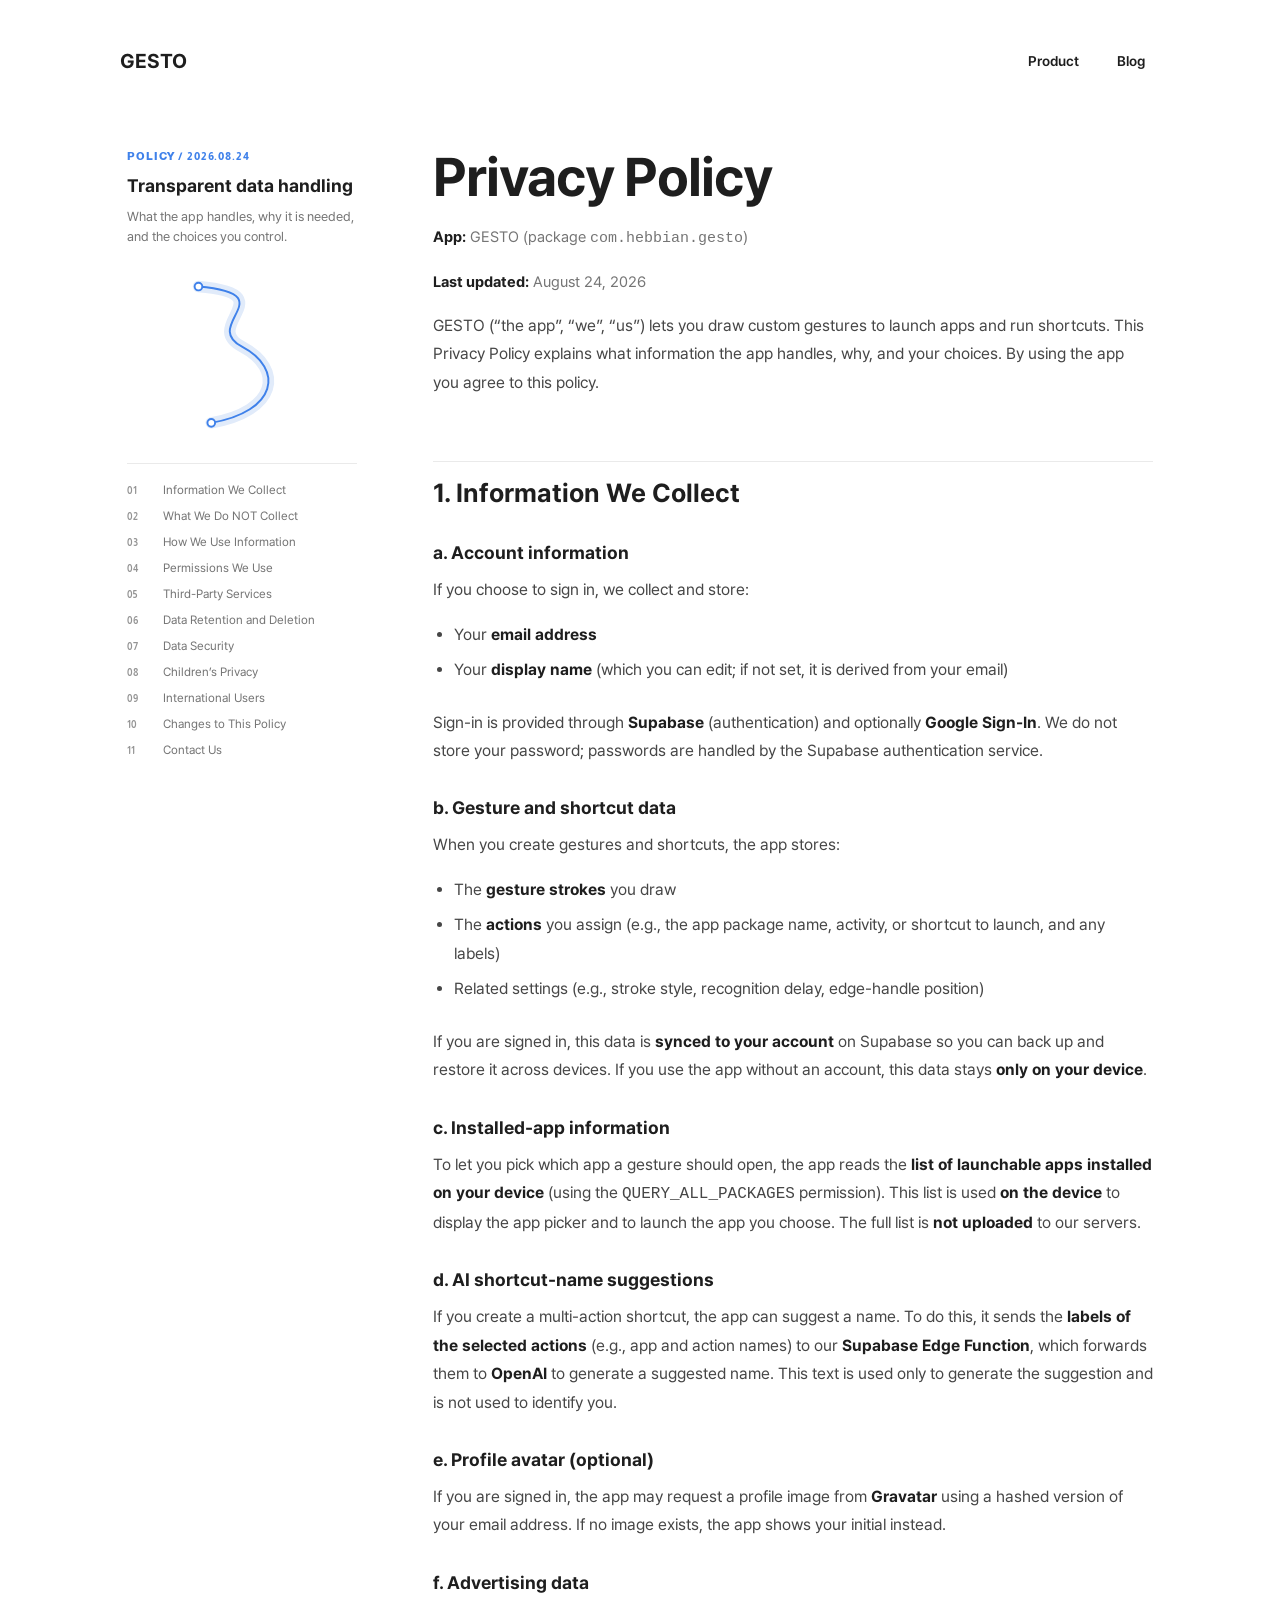
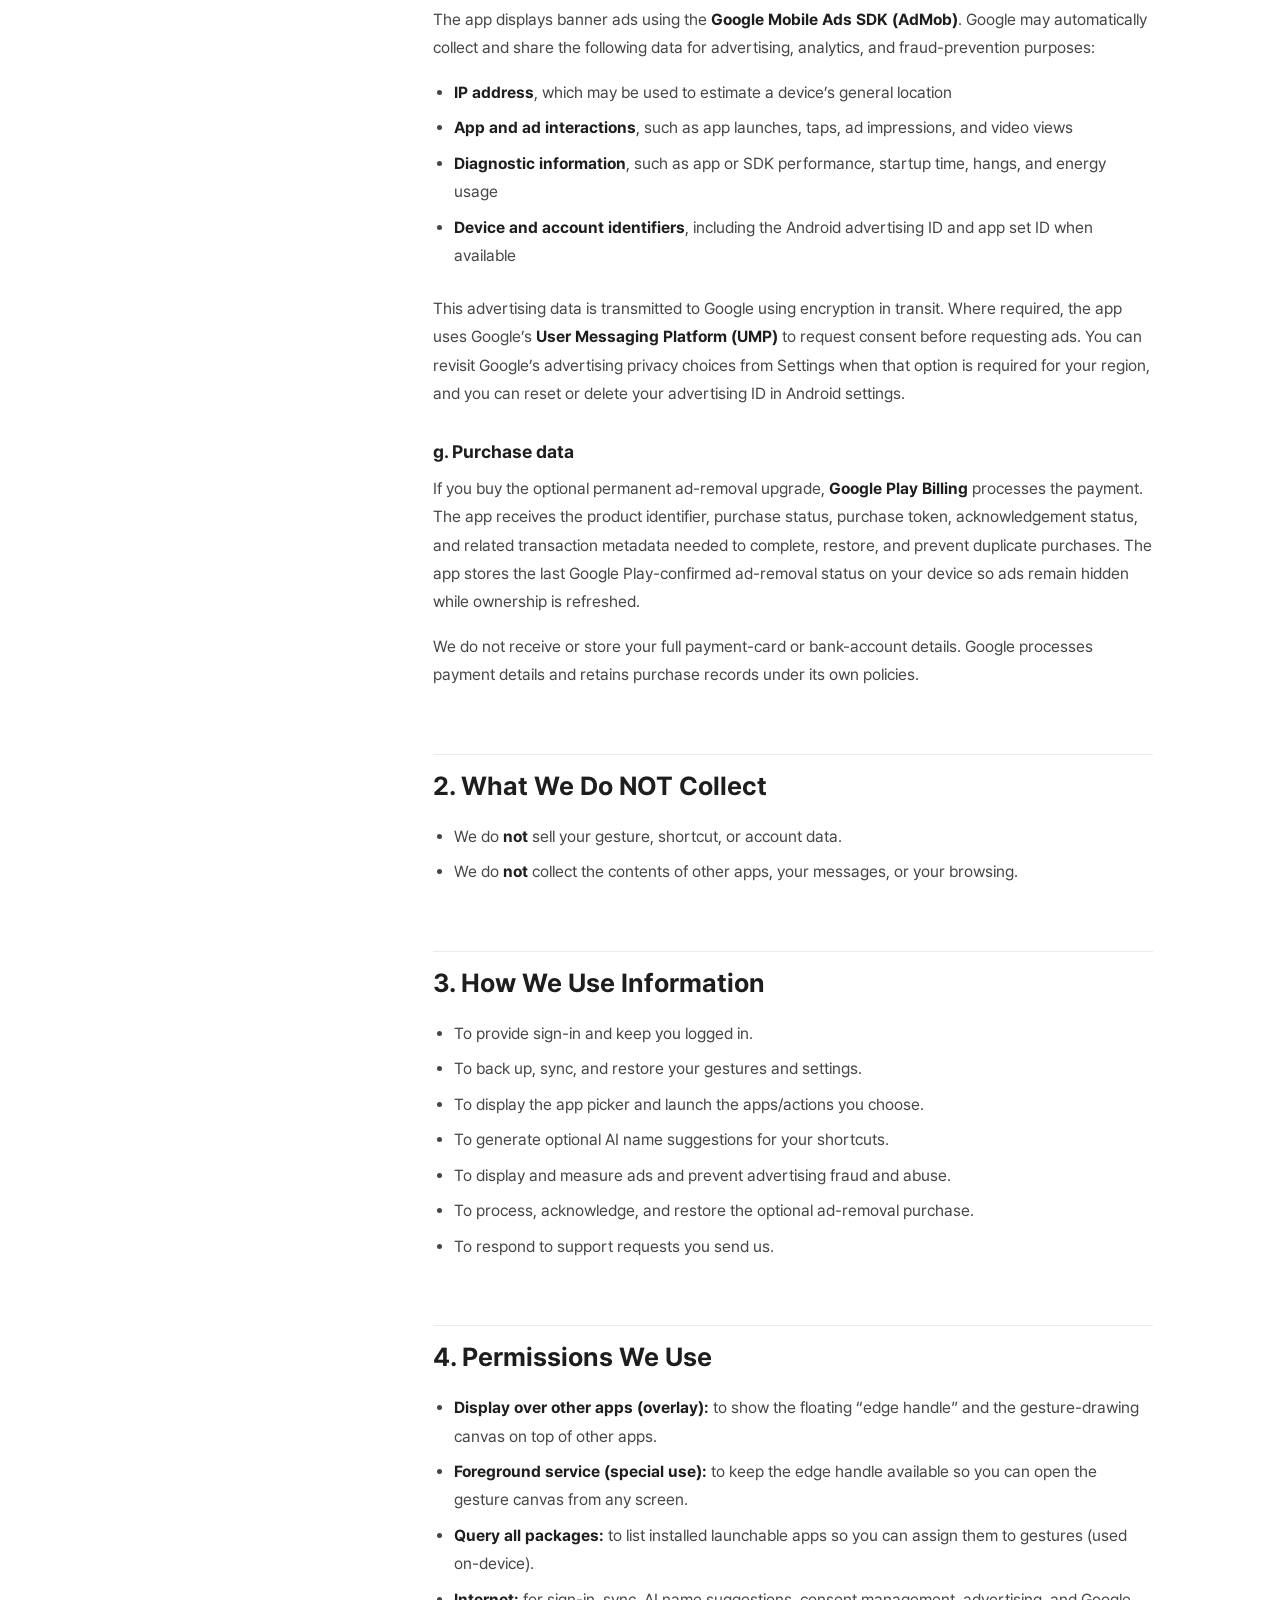
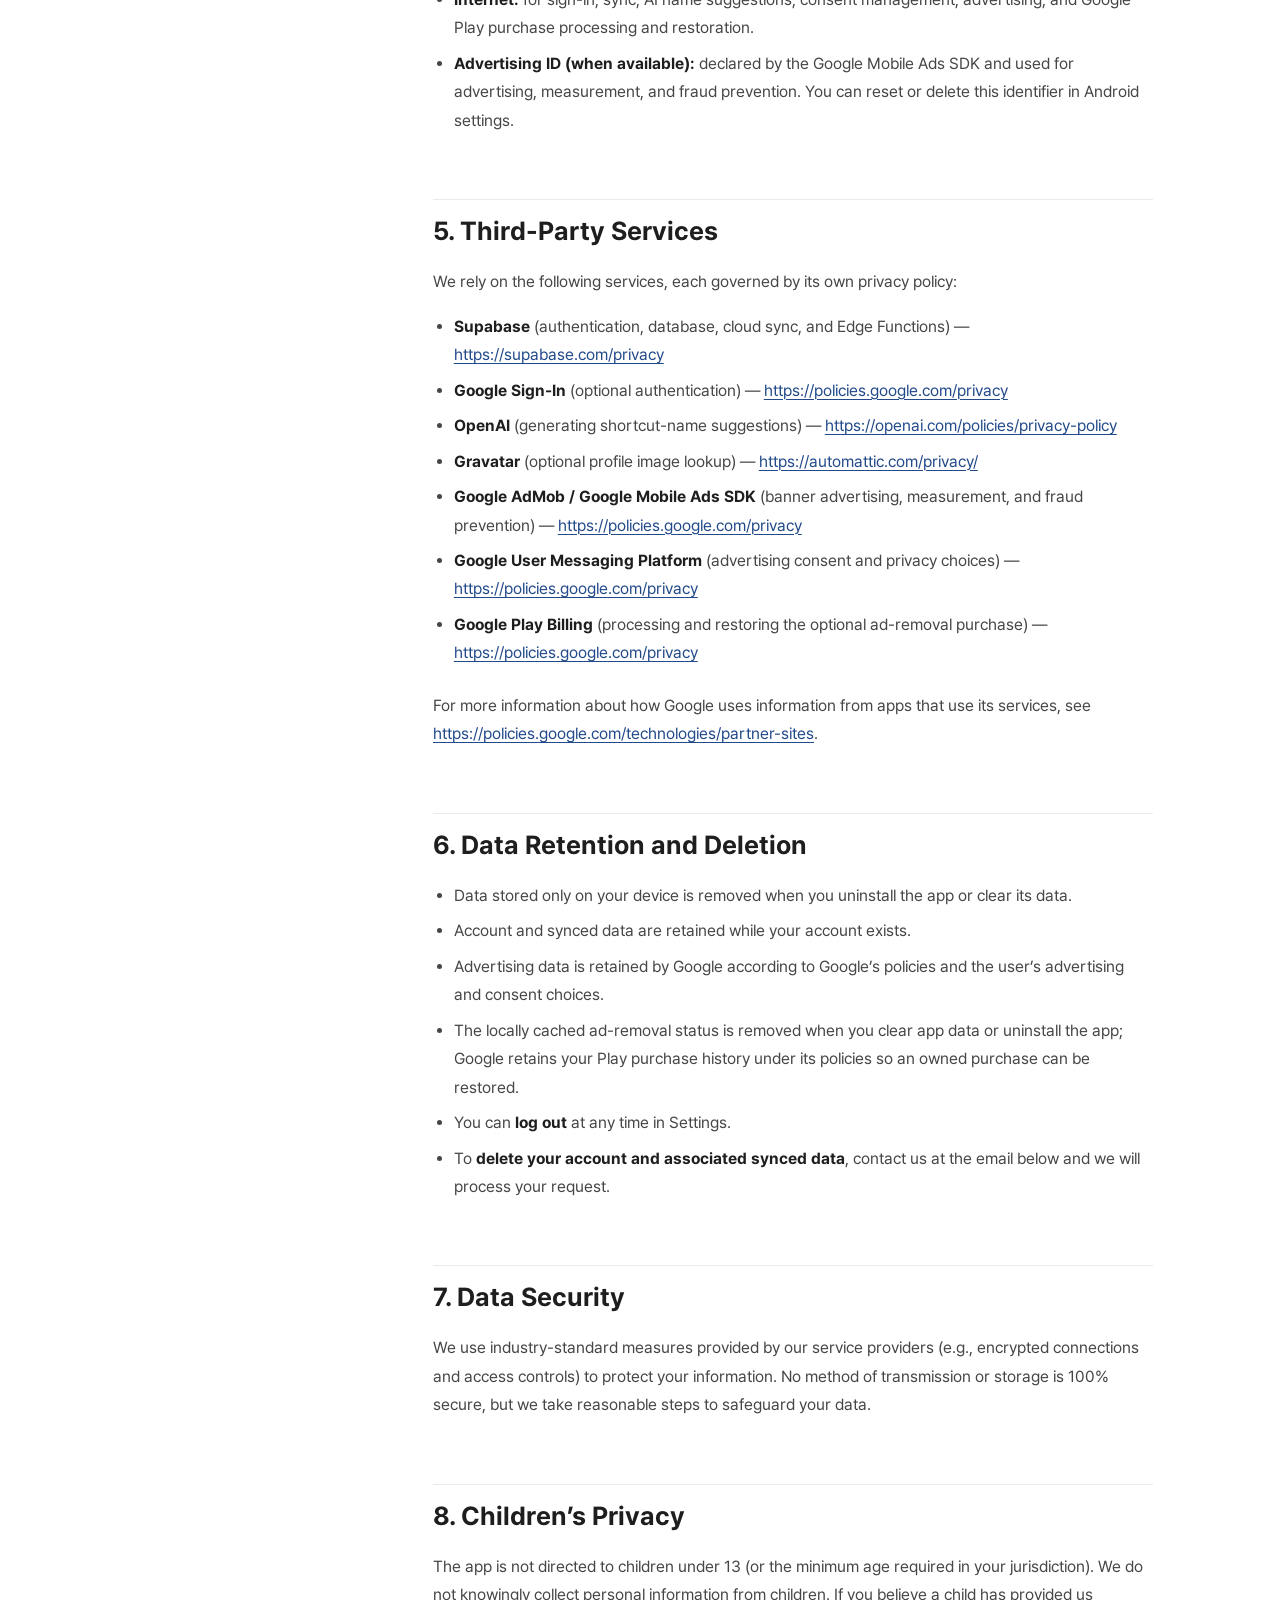
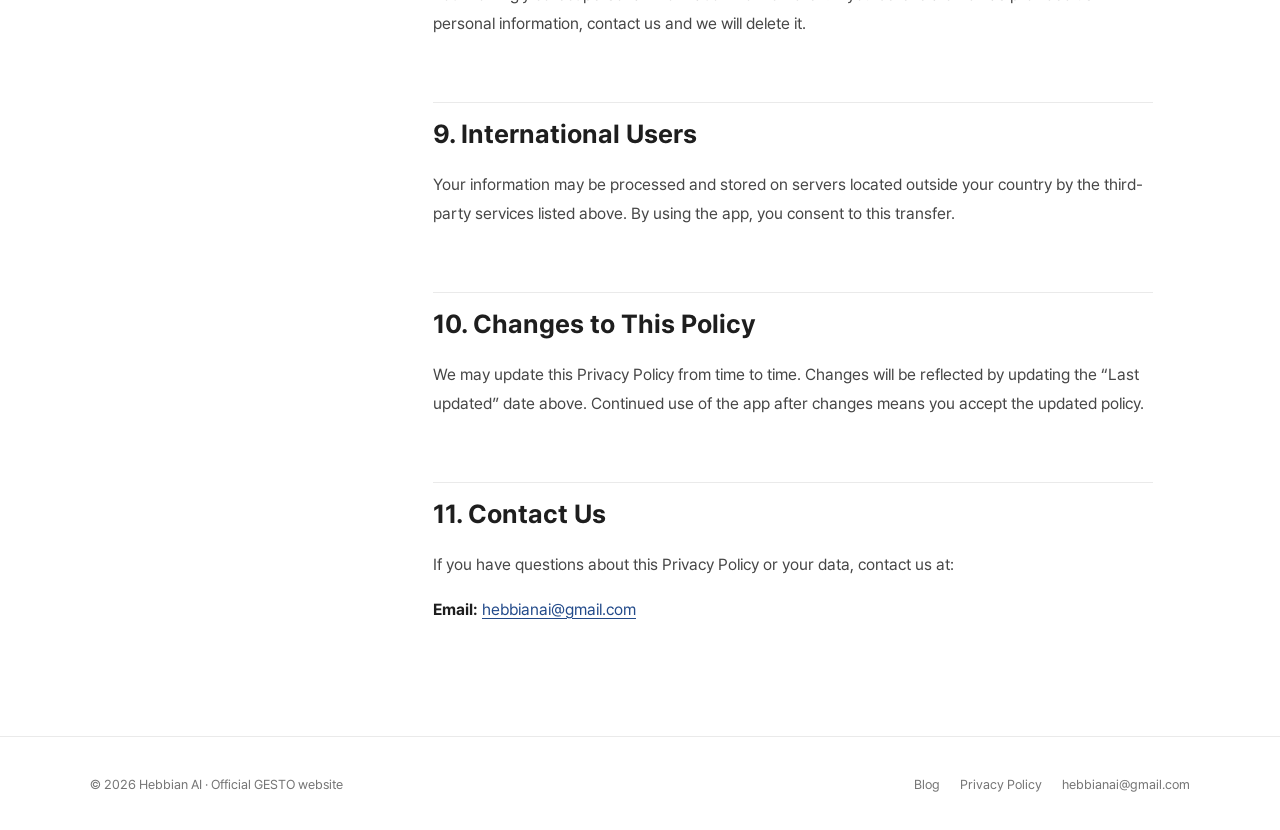
==== privacy/index.html @ 32f5e1b2 "Publish the GESTO official website" ====
<!DOCTYPE html><html lang="en"> <head><meta charset="utf-8"><meta name="viewport" content="width=device-width, initial-scale=1"><meta name="description" content="How GESTO handles account, gesture, advertising, and purchase data"><meta property="og:description" content="How GESTO handles account, gesture, advertising, and purchase data"><meta property="og:site_name" content="GESTO"><meta property="og:title" content="Privacy Policy | GESTO"><meta property="og:type" content="website"><meta property="og:url" content="https://hebbianai.github.io/privacy/"><link rel="canonical" href="https://hebbianai.github.io/privacy/"><link rel="icon" href="/favicon.svg" type="image/svg+xml"><title>Privacy Policy | GESTO</title><style>.policy-shell[data-astro-cid-fb3qbcs3]{max-width:1120px}.policy-grid[data-astro-cid-fb3qbcs3]{display:grid;grid-template-columns:230px minmax(0,720px);gap:76px;align-items:start;justify-content:center}.policy-rail[data-astro-cid-fb3qbcs3]{position:sticky;top:28px;display:grid;gap:28px}.policy-meta[data-astro-cid-fb3qbcs3]{display:grid;gap:8px}.policy-meta[data-astro-cid-fb3qbcs3] p[data-astro-cid-fb3qbcs3],.policy-meta[data-astro-cid-fb3qbcs3] strong[data-astro-cid-fb3qbcs3],.policy-meta[data-astro-cid-fb3qbcs3] span[data-astro-cid-fb3qbcs3]{margin:0}.policy-meta[data-astro-cid-fb3qbcs3] p[data-astro-cid-fb3qbcs3]{color:var(--sds-blue);font-family:Almarai,sans-serif;font-size:11px;font-weight:800;letter-spacing:.08em}.policy-meta[data-astro-cid-fb3qbcs3] strong[data-astro-cid-fb3qbcs3]{font-size:18px;line-height:26px}.policy-meta[data-astro-cid-fb3qbcs3] span[data-astro-cid-fb3qbcs3]{color:var(--sds-text-secondary);font-size:13px;line-height:20px}.gesture-trace[data-astro-cid-fb3qbcs3]{width:100%;height:160px;overflow:visible}.gesture-trace[data-astro-cid-fb3qbcs3] path[data-astro-cid-fb3qbcs3]{fill:none;stroke-linecap:round;stroke-linejoin:round}.trace-shadow[data-astro-cid-fb3qbcs3]{stroke:var(--sds-blue-soft);stroke-width:18}.trace-line[data-astro-cid-fb3qbcs3]{stroke:var(--sds-blue);stroke-width:3}.gesture-trace[data-astro-cid-fb3qbcs3] circle[data-astro-cid-fb3qbcs3]{fill:var(--sds-bg);stroke:var(--sds-blue);stroke-width:3}.policy-rail[data-astro-cid-fb3qbcs3] ol[data-astro-cid-fb3qbcs3]{display:grid;gap:9px;margin:0;padding:18px 0 0;border-top:1px solid var(--sds-border-subtle);list-style:none}.policy-rail[data-astro-cid-fb3qbcs3] a[data-astro-cid-fb3qbcs3]{display:grid;grid-template-columns:28px minmax(0,1fr);gap:8px;color:var(--sds-text-secondary);font-size:12px;line-height:17px;text-decoration:none}.policy-rail[data-astro-cid-fb3qbcs3] a[data-astro-cid-fb3qbcs3]:hover{color:var(--sds-text)}.policy-rail[data-astro-cid-fb3qbcs3] a[data-astro-cid-fb3qbcs3] span[data-astro-cid-fb3qbcs3]{color:var(--sds-text-tertiary);font-family:Almarai,sans-serif;font-size:10px;font-weight:700;letter-spacing:.04em}.policy-copy[data-astro-cid-fb3qbcs3]{min-width:0}.policy-copy[data-astro-cid-fb3qbcs3] h1{max-width:12ch;margin:0 0 18px;font-size:54px;font-weight:700;letter-spacing:-.02em;line-height:1.08}.policy-copy[data-astro-cid-fb3qbcs3] h1+p,.policy-copy[data-astro-cid-fb3qbcs3] h1+p+p{color:var(--sds-text-secondary);font-size:15px}.policy-copy[data-astro-cid-fb3qbcs3] h2{margin:64px 0 20px;padding-top:14px;border-top:1px solid var(--sds-border-subtle);scroll-margin-top:24px;font-size:26px;line-height:34px}.policy-copy[data-astro-cid-fb3qbcs3] h3{margin:30px 0 10px;font-size:18px;line-height:26px}.policy-copy[data-astro-cid-fb3qbcs3] p,.policy-copy[data-astro-cid-fb3qbcs3] li{color:#464646;font-size:16px;line-height:1.78}.policy-copy[data-astro-cid-fb3qbcs3] p{margin:0 0 16px}.policy-copy[data-astro-cid-fb3qbcs3] ul{display:grid;gap:7px;margin:0 0 24px;padding-left:1.3em}.policy-copy[data-astro-cid-fb3qbcs3] a{color:var(--sds-blue-strong);overflow-wrap:anywhere}.policy-copy[data-astro-cid-fb3qbcs3] strong{color:var(--sds-text)}@media(max-width:840px){.policy-grid[data-astro-cid-fb3qbcs3]{grid-template-columns:1fr;gap:44px}.policy-rail[data-astro-cid-fb3qbcs3]{position:static;grid-template-columns:minmax(0,1fr) 150px;align-items:end;padding-bottom:28px;border-bottom:1px solid var(--sds-border-subtle)}.gesture-trace[data-astro-cid-fb3qbcs3]{height:100px}.policy-rail[data-astro-cid-fb3qbcs3] ol[data-astro-cid-fb3qbcs3]{display:none}}@media(max-width:560px){.policy-rail[data-astro-cid-fb3qbcs3]{grid-template-columns:1fr}.gesture-trace[data-astro-cid-fb3qbcs3]{display:none}.policy-copy[data-astro-cid-fb3qbcs3] h1{font-size:40px;line-height:46px}.policy-copy[data-astro-cid-fb3qbcs3] h2{margin-top:48px;font-size:22px;line-height:30px}}
</style>
<link rel="stylesheet" href="/_astro/BaseLayout.LfLrby8s.css"></head> <body>  <main class="sds-page" data-astro-cid-fb3qbcs3> <div class="sds-shell policy-shell" data-astro-cid-fb3qbcs3> <header class="sds-topbar" data-astro-cid-fb3qbcs3> <a class="sds-brand" href="/" data-astro-cid-fb3qbcs3> <span class="sds-brand-mark" data-astro-cid-fb3qbcs3>G</span> <span data-astro-cid-fb3qbcs3>GESTO</span> </a> <nav class="sds-actions" aria-label="Primary" data-astro-cid-fb3qbcs3> <a class="sds-secondary" href="/" data-astro-cid-fb3qbcs3>Product</a> <a class="sds-secondary" href="/en/blog" data-astro-cid-fb3qbcs3>Blog</a> </nav> </header> <div class="policy-grid" data-astro-cid-fb3qbcs3> <aside class="policy-rail" aria-label="Privacy policy sections" data-astro-cid-fb3qbcs3> <div class="policy-meta" data-astro-cid-fb3qbcs3> <p data-astro-cid-fb3qbcs3>POLICY / 2026.08.24</p> <strong data-astro-cid-fb3qbcs3>Transparent data handling</strong> <span data-astro-cid-fb3qbcs3>What the app handles, why it is needed, and the choices you control.</span> </div> <svg class="gesture-trace" viewBox="0 0 180 250" aria-hidden="true" data-astro-cid-fb3qbcs3> <path class="trace-shadow" d="M22 18 C158 30 25 78 90 112 C156 147 145 213 42 231" data-astro-cid-fb3qbcs3></path> <path class="trace-line" d="M22 18 C158 30 25 78 90 112 C156 147 145 213 42 231" data-astro-cid-fb3qbcs3></path> <circle cx="22" cy="18" r="6" data-astro-cid-fb3qbcs3></circle> <circle cx="42" cy="231" r="6" data-astro-cid-fb3qbcs3></circle> </svg> <ol data-astro-cid-fb3qbcs3> <li data-astro-cid-fb3qbcs3> <a href="#1-information-we-collect" data-astro-cid-fb3qbcs3> <span data-astro-cid-fb3qbcs3>01</span> Information We Collect </a> </li><li data-astro-cid-fb3qbcs3> <a href="#2-what-we-do-not-collect" data-astro-cid-fb3qbcs3> <span data-astro-cid-fb3qbcs3>02</span> What We Do NOT Collect </a> </li><li data-astro-cid-fb3qbcs3> <a href="#3-how-we-use-information" data-astro-cid-fb3qbcs3> <span data-astro-cid-fb3qbcs3>03</span> How We Use Information </a> </li><li data-astro-cid-fb3qbcs3> <a href="#4-permissions-we-use" data-astro-cid-fb3qbcs3> <span data-astro-cid-fb3qbcs3>04</span> Permissions We Use </a> </li><li data-astro-cid-fb3qbcs3> <a href="#5-third-party-services" data-astro-cid-fb3qbcs3> <span data-astro-cid-fb3qbcs3>05</span> Third-Party Services </a> </li><li data-astro-cid-fb3qbcs3> <a href="#6-data-retention-and-deletion" data-astro-cid-fb3qbcs3> <span data-astro-cid-fb3qbcs3>06</span> Data Retention and Deletion </a> </li><li data-astro-cid-fb3qbcs3> <a href="#7-data-security" data-astro-cid-fb3qbcs3> <span data-astro-cid-fb3qbcs3>07</span> Data Security </a> </li><li data-astro-cid-fb3qbcs3> <a href="#8-childrens-privacy" data-astro-cid-fb3qbcs3> <span data-astro-cid-fb3qbcs3>08</span> Children’s Privacy </a> </li><li data-astro-cid-fb3qbcs3> <a href="#9-international-users" data-astro-cid-fb3qbcs3> <span data-astro-cid-fb3qbcs3>09</span> International Users </a> </li><li data-astro-cid-fb3qbcs3> <a href="#10-changes-to-this-policy" data-astro-cid-fb3qbcs3> <span data-astro-cid-fb3qbcs3>10</span> Changes to This Policy </a> </li><li data-astro-cid-fb3qbcs3> <a href="#11-contact-us" data-astro-cid-fb3qbcs3> <span data-astro-cid-fb3qbcs3>11</span> Contact Us </a> </li> </ol> </aside> <article class="policy-copy" data-astro-cid-fb3qbcs3><h1 id="privacy-policy">Privacy Policy</h1>
<p><strong>App:</strong> GESTO (package <code>com.hebbian.gesto</code>)</p>
<p><strong>Last updated:</strong> August 24, 2026</p>
<p>GESTO (“the app”, “we”, “us”) lets you draw custom gestures to launch apps and run shortcuts. This Privacy Policy explains what information the app handles, why, and your choices. By using the app you agree to this policy.</p>
<h2 id="1-information-we-collect">1. Information We Collect</h2>
<h3 id="a-account-information">a. Account information</h3>
<p>If you choose to sign in, we collect and store:</p>
<ul>
<li>Your <strong>email address</strong></li>
<li>Your <strong>display name</strong> (which you can edit; if not set, it is derived from your email)</li>
</ul>
<p>Sign-in is provided through <strong>Supabase</strong> (authentication) and optionally <strong>Google Sign-In</strong>. We do not store your password; passwords are handled by the Supabase authentication service.</p>
<h3 id="b-gesture-and-shortcut-data">b. Gesture and shortcut data</h3>
<p>When you create gestures and shortcuts, the app stores:</p>
<ul>
<li>The <strong>gesture strokes</strong> you draw</li>
<li>The <strong>actions</strong> you assign (e.g., the app package name, activity, or shortcut to launch, and any labels)</li>
<li>Related settings (e.g., stroke style, recognition delay, edge-handle position)</li>
</ul>
<p>If you are signed in, this data is <strong>synced to your account</strong> on Supabase so you can back up and restore it across devices. If you use the app without an account, this data stays <strong>only on your device</strong>.</p>
<h3 id="c-installed-app-information">c. Installed-app information</h3>
<p>To let you pick which app a gesture should open, the app reads the <strong>list of launchable apps installed on your device</strong> (using the <code>QUERY_ALL_PACKAGES</code> permission). This list is used <strong>on the device</strong> to display the app picker and to launch the app you choose. The full list is <strong>not uploaded</strong> to our servers.</p>
<h3 id="d-ai-shortcut-name-suggestions">d. AI shortcut-name suggestions</h3>
<p>If you create a multi-action shortcut, the app can suggest a name. To do this, it sends the <strong>labels of the selected actions</strong> (e.g., app and action names) to our <strong>Supabase Edge Function</strong>, which forwards them to <strong>OpenAI</strong> to generate a suggested name. This text is used only to generate the suggestion and is not used to identify you.</p>
<h3 id="e-profile-avatar-optional">e. Profile avatar (optional)</h3>
<p>If you are signed in, the app may request a profile image from <strong>Gravatar</strong> using a hashed version of your email address. If no image exists, the app shows your initial instead.</p>
<h3 id="f-advertising-data">f. Advertising data</h3>
<p>The app displays banner ads using the <strong>Google Mobile Ads SDK (AdMob)</strong>. Google may automatically collect and share the following data for advertising, analytics, and fraud-prevention purposes:</p>
<ul>
<li><strong>IP address</strong>, which may be used to estimate a device’s general location</li>
<li><strong>App and ad interactions</strong>, such as app launches, taps, ad impressions, and video views</li>
<li><strong>Diagnostic information</strong>, such as app or SDK performance, startup time, hangs, and energy usage</li>
<li><strong>Device and account identifiers</strong>, including the Android advertising ID and app set ID when available</li>
</ul>
<p>This advertising data is transmitted to Google using encryption in transit. Where required, the app uses Google’s <strong>User Messaging Platform (UMP)</strong> to request consent before requesting ads. You can revisit Google’s advertising privacy choices from Settings when that option is required for your region, and you can reset or delete your advertising ID in Android settings.</p>
<h3 id="g-purchase-data">g. Purchase data</h3>
<p>If you buy the optional permanent ad-removal upgrade, <strong>Google Play Billing</strong> processes the payment. The app receives the product identifier, purchase status, purchase token, acknowledgement status, and related transaction metadata needed to complete, restore, and prevent duplicate purchases. The app stores the last Google Play-confirmed ad-removal status on your device so ads remain hidden while ownership is refreshed.</p>
<p>We do not receive or store your full payment-card or bank-account details. Google processes payment details and retains purchase records under its own policies.</p>
<h2 id="2-what-we-do-not-collect">2. What We Do NOT Collect</h2>
<ul>
<li>We do <strong>not</strong> sell your gesture, shortcut, or account data.</li>
<li>We do <strong>not</strong> collect the contents of other apps, your messages, or your browsing.</li>
</ul>
<h2 id="3-how-we-use-information">3. How We Use Information</h2>
<ul>
<li>To provide sign-in and keep you logged in.</li>
<li>To back up, sync, and restore your gestures and settings.</li>
<li>To display the app picker and launch the apps/actions you choose.</li>
<li>To generate optional AI name suggestions for your shortcuts.</li>
<li>To display and measure ads and prevent advertising fraud and abuse.</li>
<li>To process, acknowledge, and restore the optional ad-removal purchase.</li>
<li>To respond to support requests you send us.</li>
</ul>
<h2 id="4-permissions-we-use">4. Permissions We Use</h2>
<ul>
<li><strong>Display over other apps (overlay):</strong> to show the floating “edge handle” and the gesture-drawing canvas on top of other apps.</li>
<li><strong>Foreground service (special use):</strong> to keep the edge handle available so you can open the gesture canvas from any screen.</li>
<li><strong>Query all packages:</strong> to list installed launchable apps so you can assign them to gestures (used on-device).</li>
<li><strong>Internet:</strong> for sign-in, sync, AI name suggestions, consent management, advertising, and Google Play purchase processing and restoration.</li>
<li><strong>Advertising ID (when available):</strong> declared by the Google Mobile Ads SDK and used for advertising, measurement, and fraud prevention. You can reset or delete this identifier in Android settings.</li>
</ul>
<h2 id="5-third-party-services">5. Third-Party Services</h2>
<p>We rely on the following services, each governed by its own privacy policy:</p>
<ul>
<li><strong>Supabase</strong> (authentication, database, cloud sync, and Edge Functions) — <a href="https://supabase.com/privacy">https://supabase.com/privacy</a></li>
<li><strong>Google Sign-In</strong> (optional authentication) — <a href="https://policies.google.com/privacy">https://policies.google.com/privacy</a></li>
<li><strong>OpenAI</strong> (generating shortcut-name suggestions) — <a href="https://openai.com/policies/privacy-policy">https://openai.com/policies/privacy-policy</a></li>
<li><strong>Gravatar</strong> (optional profile image lookup) — <a href="https://automattic.com/privacy/">https://automattic.com/privacy/</a></li>
<li><strong>Google AdMob / Google Mobile Ads SDK</strong> (banner advertising, measurement, and fraud prevention) — <a href="https://policies.google.com/privacy">https://policies.google.com/privacy</a></li>
<li><strong>Google User Messaging Platform</strong> (advertising consent and privacy choices) — <a href="https://policies.google.com/privacy">https://policies.google.com/privacy</a></li>
<li><strong>Google Play Billing</strong> (processing and restoring the optional ad-removal purchase) — <a href="https://policies.google.com/privacy">https://policies.google.com/privacy</a></li>
</ul>
<p>For more information about how Google uses information from apps that use its services, see <a href="https://policies.google.com/technologies/partner-sites">https://policies.google.com/technologies/partner-sites</a>.</p>
<h2 id="6-data-retention-and-deletion">6. Data Retention and Deletion</h2>
<ul>
<li>Data stored only on your device is removed when you uninstall the app or clear its data.</li>
<li>Account and synced data are retained while your account exists.</li>
<li>Advertising data is retained by Google according to Google’s policies and the user’s advertising and consent choices.</li>
<li>The locally cached ad-removal status is removed when you clear app data or uninstall the app; Google retains your Play purchase history under its policies so an owned purchase can be restored.</li>
<li>You can <strong>log out</strong> at any time in Settings.</li>
<li>To <strong>delete your account and associated synced data</strong>, contact us at the email below and we will process your request.</li>
</ul>
<h2 id="7-data-security">7. Data Security</h2>
<p>We use industry-standard measures provided by our service providers (e.g., encrypted connections and access controls) to protect your information. No method of transmission or storage is 100% secure, but we take reasonable steps to safeguard your data.</p>
<h2 id="8-childrens-privacy">8. Children’s Privacy</h2>
<p>The app is not directed to children under 13 (or the minimum age required in your jurisdiction). We do not knowingly collect personal information from children. If you believe a child has provided us personal information, contact us and we will delete it.</p>
<h2 id="9-international-users">9. International Users</h2>
<p>Your information may be processed and stored on servers located outside your country by the third-party services listed above. By using the app, you consent to this transfer.</p>
<h2 id="10-changes-to-this-policy">10. Changes to This Policy</h2>
<p>We may update this Privacy Policy from time to time. Changes will be reflected by updating the “Last updated” date above. Continued use of the app after changes means you accept the updated policy.</p>
<h2 id="11-contact-us">11. Contact Us</h2>
<p>If you have questions about this Privacy Policy or your data, contact us at:</p>
<p><strong>Email:</strong> <a href="mailto:hebbianai@gmail.com">hebbianai@gmail.com</a></p></article> </div> </div> </main>  <footer class="site-footer"> <div class="site-footer-inner"> <span>© 2026 Hebbian AI · Official GESTO website</span> <nav aria-label="Footer navigation"> <a href="/en/blog">Blog</a> <a href="/privacy/">Privacy Policy</a> <a href="mailto:hebbianai@gmail.com">hebbianai@gmail.com</a> </nav> </div> </footer></body></html>
---- _astro/BaseLayout.LfLrby8s.css ----
@font-face{font-family:Pretendard;font-style:normal;font-weight:400;font-display:swap;src:url(/fonts/pretendard_regular.otf) format("opentype")}@font-face{font-family:Pretendard;font-style:normal;font-weight:500;font-display:swap;src:url(/fonts/pretendard_medium.otf) format("opentype")}@font-face{font-family:Pretendard;font-style:normal;font-weight:600;font-display:swap;src:url(/fonts/pretendard_semibold.otf) format("opentype")}@font-face{font-family:Pretendard;font-style:normal;font-weight:700 800;font-display:swap;src:url(/fonts/pretendard_bold.otf) format("opentype")}@font-face{font-family:Almarai;font-style:normal;font-weight:400;font-display:swap;src:url(/fonts/almarai_regular.ttf) format("truetype")}@font-face{font-family:Almarai;font-style:normal;font-weight:700;font-display:swap;src:url(/fonts/almarai_bold.ttf) format("truetype")}@font-face{font-family:Almarai;font-style:normal;font-weight:800;font-display:swap;src:url(/fonts/almarai_extrabold.ttf) format("truetype")}:root{color-scheme:light;--sds-white: #ffffff;--sds-bg: #ffffff;--sds-bg-secondary: #ffffff;--sds-bg-tertiary: #f7f7f8;--sds-surface: #ffffff;--sds-surface-secondary: #f5f5f5;--sds-surface-raised: #fbfbfb;--sds-text: #1e1e1e;--sds-text-secondary: #757575;--sds-text-tertiary: #949494;--sds-border: #d9d9d9;--sds-border-subtle: #eaeaea;--sds-border-strong: #b3b3b3;--sds-brand: #2c2c2c;--sds-brand-hover: #1e1e1e;--sds-brand-on: #f5f5f5;--sds-brand-soft: #e6e6e6;--sds-blue-soft: #e1ebfa;--sds-blue: #3f81ea;--sds-blue-strong: #224a8a;--sds-green-soft: #cff7d3;--sds-green: #14ae5c;--sds-yellow-soft: #fff1c2;--sds-yellow: #e5a000;--sds-red-soft: #fdd3d0;--sds-pink-soft: #fae1fa;--sds-shadow: 0 1px 4px rgba(12, 12, 13, .05);--sds-shadow-panel: 0 1px 2px rgba(12, 12, 13, .04);--sds-shadow-soft: 0 8px 24px rgba(12, 12, 13, .06);--radius-sm: 8px;--radius-md: 8px;--radius-lg: 16px;--radius-xl: 24px;--radius-pill: 999px;font-family:Pretendard,Almarai,-apple-system,BlinkMacSystemFont,Apple SD Gothic Neo,Noto Sans KR,Segoe UI,sans-serif;background:var(--sds-bg);color:var(--sds-text)}*{box-sizing:border-box}body{margin:0;min-width:320px;background:var(--sds-bg);color:var(--sds-text);font-size:16px;line-height:1.5;text-rendering:optimizeLegibility}a{color:inherit;text-decoration-thickness:1px;text-underline-offset:.18em}img{display:block;max-width:100%}:lang(ko) .sds-title,:lang(ko) .sds-heading,:lang(ko) .sds-body,:lang(ko) .article-title,:lang(ko) .article-deck,:lang(ko) .featured-title,:lang(ko) .featured-description,:lang(ko) .post-title,:lang(ko) .post-description,:lang(ko) .preview-title,:lang(ko) .preview-meta,:lang(ko) .prose{overflow-wrap:break-word;word-break:keep-all}::selection{background:var(--sds-blue-soft);color:var(--sds-text)}.sds-page{min-height:calc(100vh - 96px);background:var(--sds-bg)}.site-footer{border-top:1px solid var(--sds-border-subtle);background:var(--sds-bg)}.site-footer-inner{display:flex;width:min(100%,1180px);min-height:96px;align-items:center;justify-content:space-between;gap:24px;margin:0 auto;padding:24px 40px;color:var(--sds-text-secondary);font-size:13px;line-height:20px}.site-footer nav{display:flex;align-items:center;justify-content:flex-end;gap:20px}.site-footer a{color:var(--sds-text-secondary);text-decoration:none}.site-footer a:hover{color:var(--sds-text)}.sds-shell{--shell-pad: 40px;width:min(100%,1180px);margin:0 auto;padding:42px var(--shell-pad) 96px}.sds-topbar{position:relative;display:flex;align-items:center;justify-content:space-between;gap:16px;min-height:32px;margin:0 0 68px;padding:0;border-bottom:0;background:transparent}.sds-brand{display:inline-flex;align-items:center;gap:8px;font-weight:800;font-size:20px;line-height:28px;letter-spacing:0;text-decoration:none}.sds-brand-mark{display:none}.sds-actions{display:flex;align-items:center;gap:8px;flex-wrap:nowrap;justify-content:flex-end}.sds-pill,.sds-primary,.sds-secondary{display:inline-flex;align-items:center;justify-content:center;min-height:36px;border-radius:var(--radius-pill);padding:8px 14px;font-size:14px;line-height:20px;font-weight:600;text-decoration:none;transition:background .16s ease,border-color .16s ease,color .16s ease,transform .16s ease}.sds-primary{border:1px solid var(--sds-brand);background:var(--sds-brand);color:var(--sds-brand-on);box-shadow:0 16px 36px #0c0c0d29}.sds-secondary,.sds-pill{border:1px solid transparent;background:transparent;color:var(--sds-text)}.sds-primary:hover,.sds-secondary:hover,.sds-pill:hover{transform:translateY(-1px)}.sds-primary:hover{background:var(--sds-brand-hover)}.sds-secondary:hover,.sds-pill:hover{background:var(--sds-surface-secondary);border-color:transparent}.sds-card,.sds-panel{border:1px solid var(--sds-border-subtle);border-radius:var(--radius-md);background:var(--sds-surface);box-shadow:none}.sds-icon-tile{display:grid;width:44px;height:44px;flex:0 0 auto;place-items:center;border-radius:var(--radius-md);background:var(--sds-surface-secondary);color:var(--sds-text);font-size:18px;font-weight:800}.sds-icon-tile.is-green{background:var(--sds-green-soft)}.sds-icon-tile.is-yellow{background:var(--sds-yellow-soft)}.sds-icon-tile.is-pink{background:var(--sds-pink-soft)}.sds-icon-tile.is-dark{background:var(--sds-brand);color:var(--sds-brand-on)}.sds-chip-row{display:flex;gap:8px;overflow-x:auto;padding:2px 0 10px;scrollbar-width:none}.sds-chip-row::-webkit-scrollbar{display:none}.sds-chip{display:inline-flex;min-height:32px;align-items:center;border-radius:var(--radius-sm);border:1px solid transparent;background:var(--sds-surface-secondary);color:var(--sds-text-secondary);padding:6px 18px;white-space:nowrap;font-size:14px;line-height:20px;font-weight:600}.sds-chip.is-active{background:var(--sds-surface-secondary);color:var(--sds-text)}.sds-kicker{margin:0 0 8px;color:var(--sds-text-tertiary);font-size:14px;line-height:20px;font-weight:600}.sds-title{margin:0;font-size:56px;line-height:64px;font-weight:700;letter-spacing:0}.sds-heading{margin:0;font-size:40px;line-height:48px;font-weight:700;letter-spacing:0}.sds-body{margin:0;color:var(--sds-text-secondary);font-size:18px;line-height:28px}.sds-caption{margin:0;color:var(--sds-text-tertiary);font-size:13px;font-weight:600;line-height:18px}.sds-stat-strip{display:grid;grid-template-columns:repeat(3,minmax(0,1fr));gap:1px;overflow:hidden;border:1px solid var(--sds-border-subtle);border-radius:var(--radius-lg);background:var(--sds-border-subtle);box-shadow:var(--sds-shadow)}.sds-stat{min-width:0;background:#fffffff0;padding:16px}.sds-stat strong,.sds-stat span{display:block}.sds-stat strong{color:var(--sds-text);font-size:24px;font-weight:800;line-height:32px}.sds-stat span{color:var(--sds-text-secondary);font-size:13px;line-height:18px}@media(min-width:1100px){.sds-title{font-size:64px;line-height:72px}}@media(max-width:640px){.sds-shell{--shell-pad: 16px;padding-top:24px;padding-bottom:48px}.sds-topbar{align-items:flex-start;margin-bottom:40px}.sds-actions{gap:4px}.sds-pill,.sds-primary,.sds-secondary{min-height:32px;padding:6px 10px;font-size:13px}.sds-brand{font-size:18px;line-height:24px}.sds-title{font-size:40px;line-height:48px}.sds-heading{font-size:24px;line-height:32px}.sds-stat-strip{grid-template-columns:1fr}.site-footer-inner{min-height:0;align-items:flex-start;flex-direction:column;padding:28px 16px}.site-footer nav{align-items:flex-start;flex-direction:column;gap:10px}}
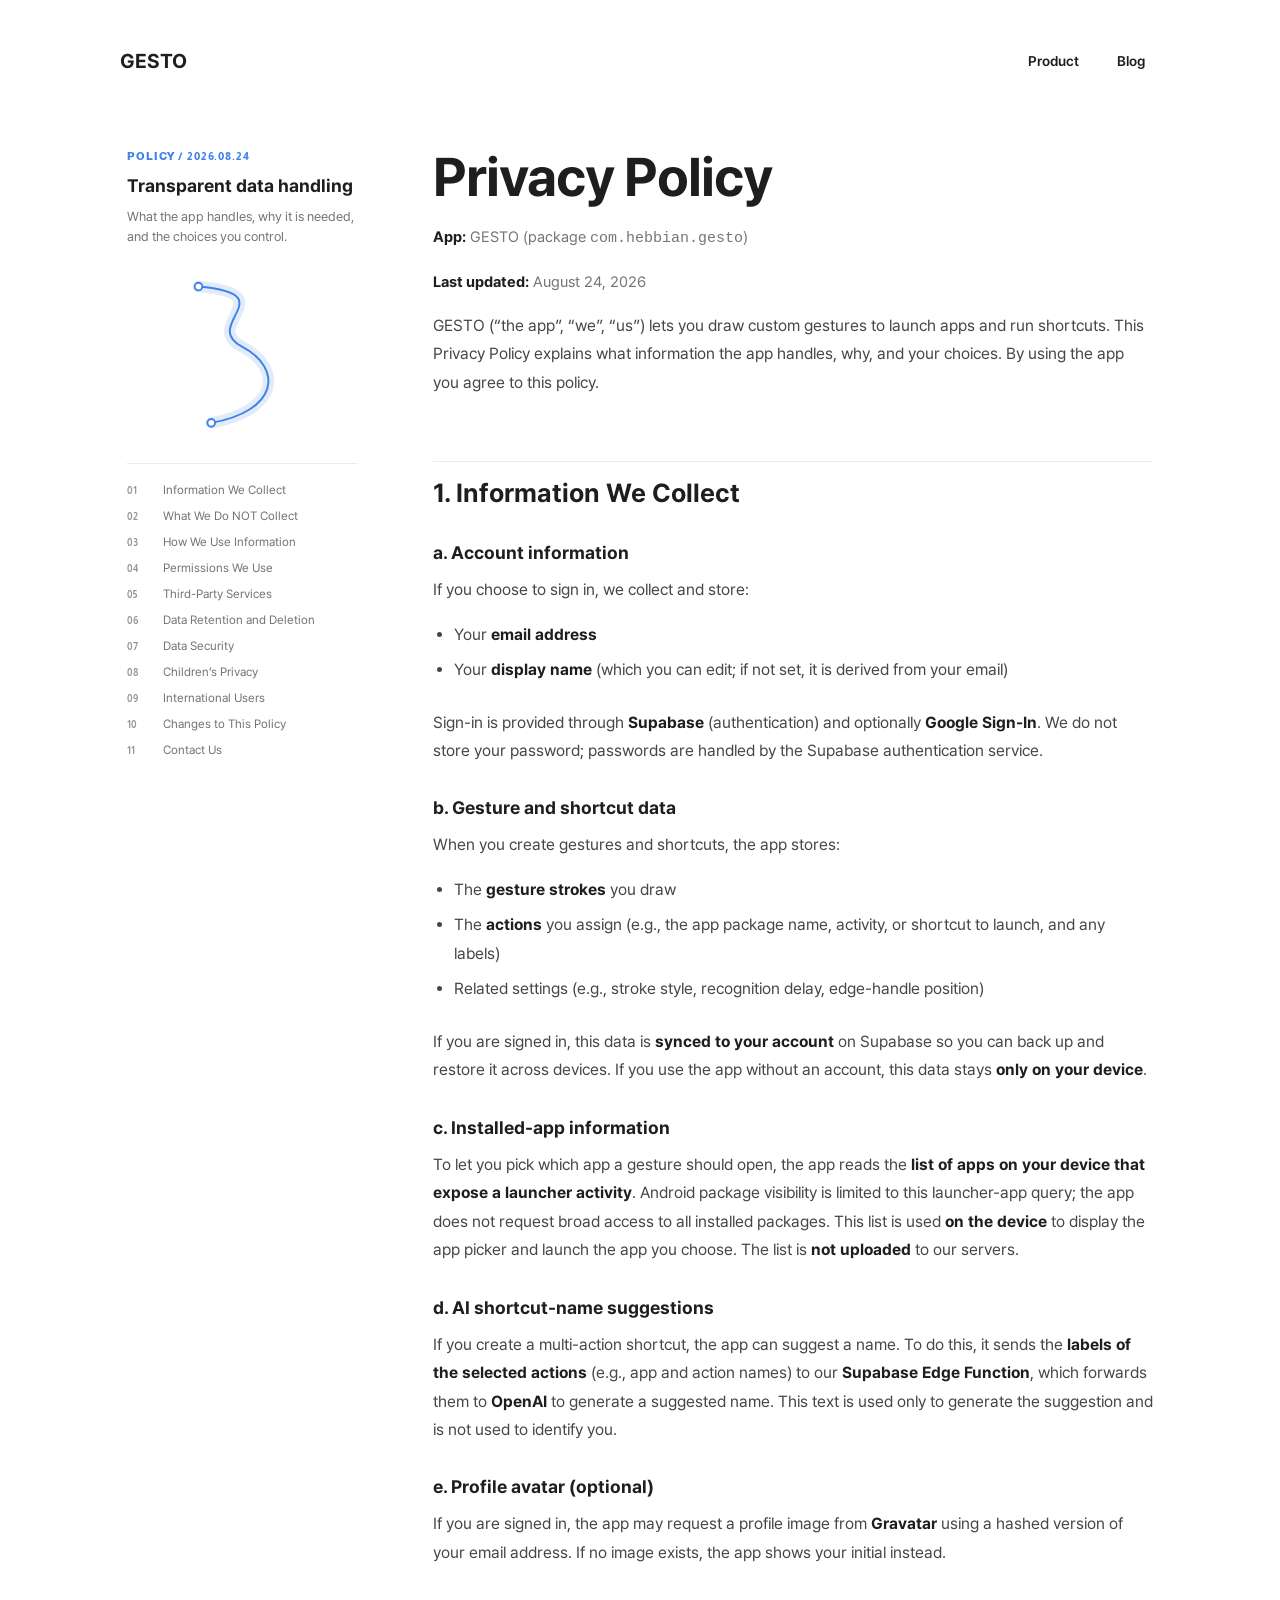
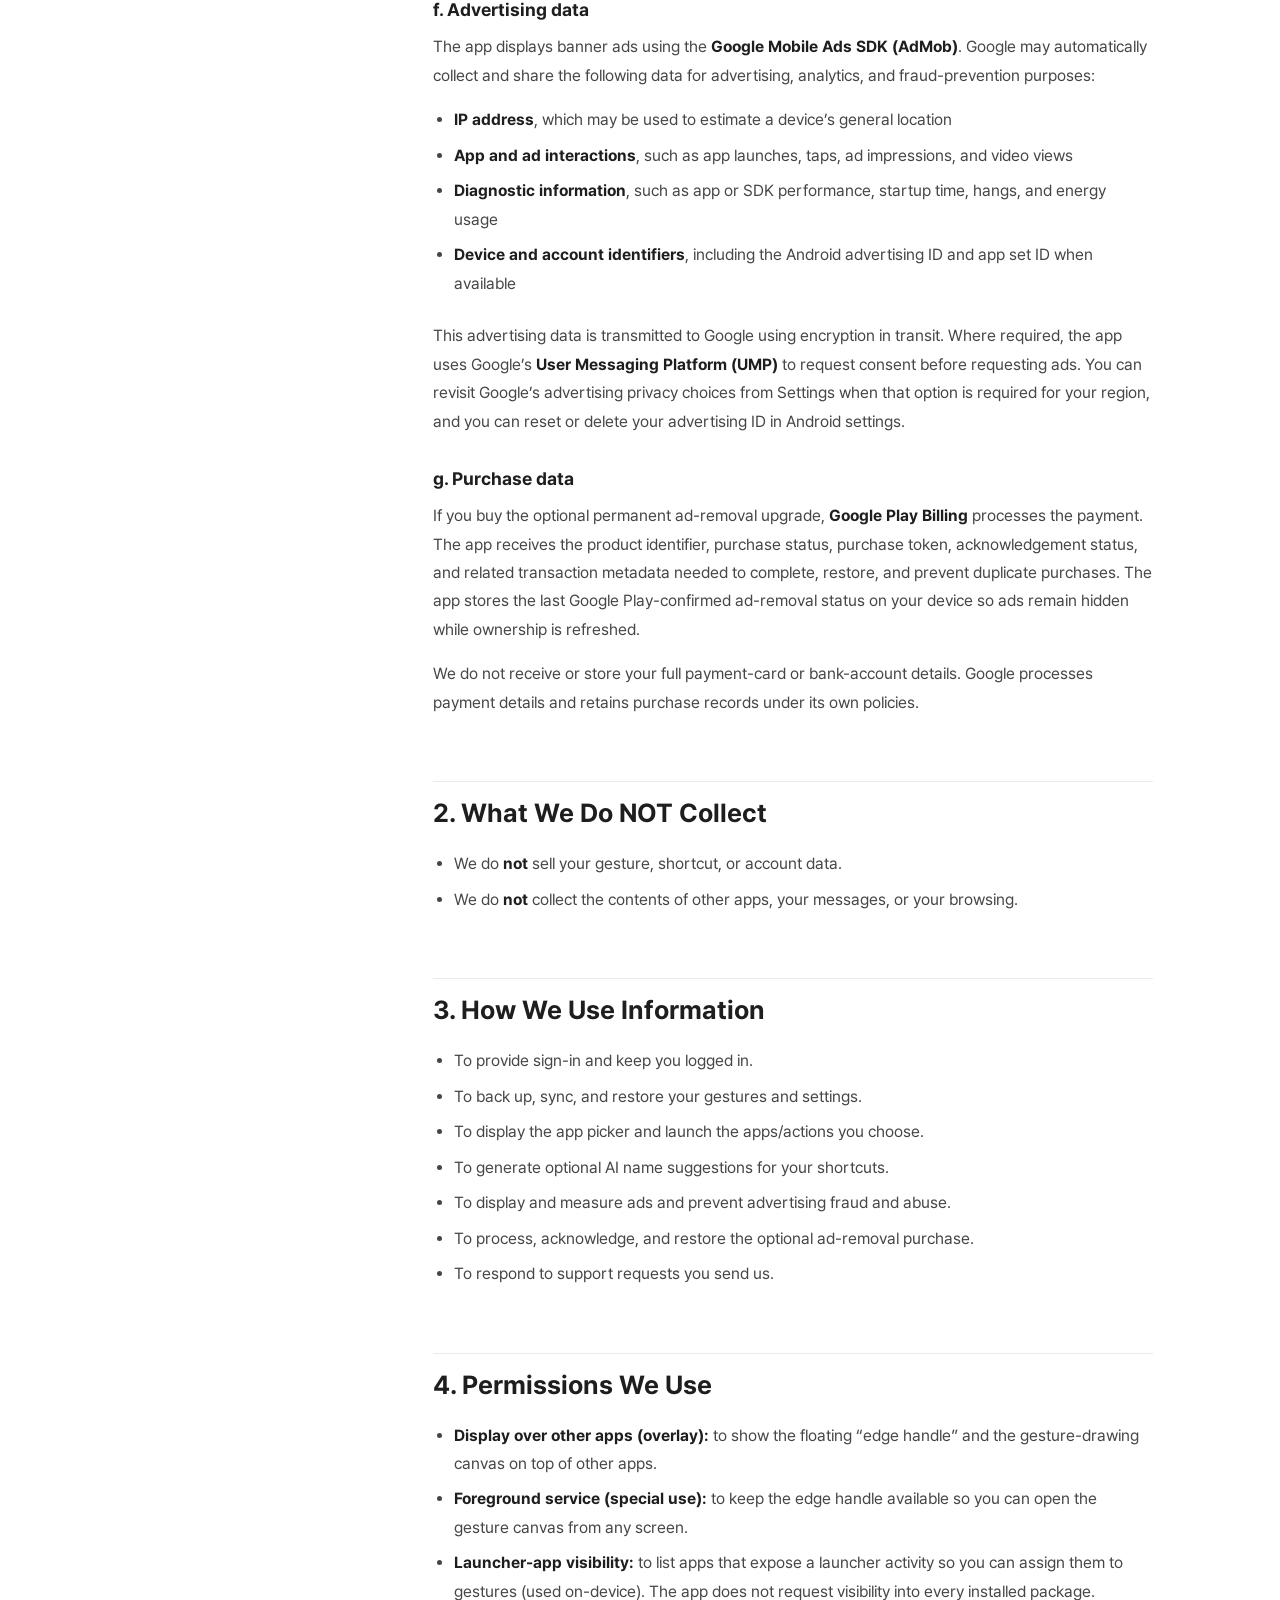
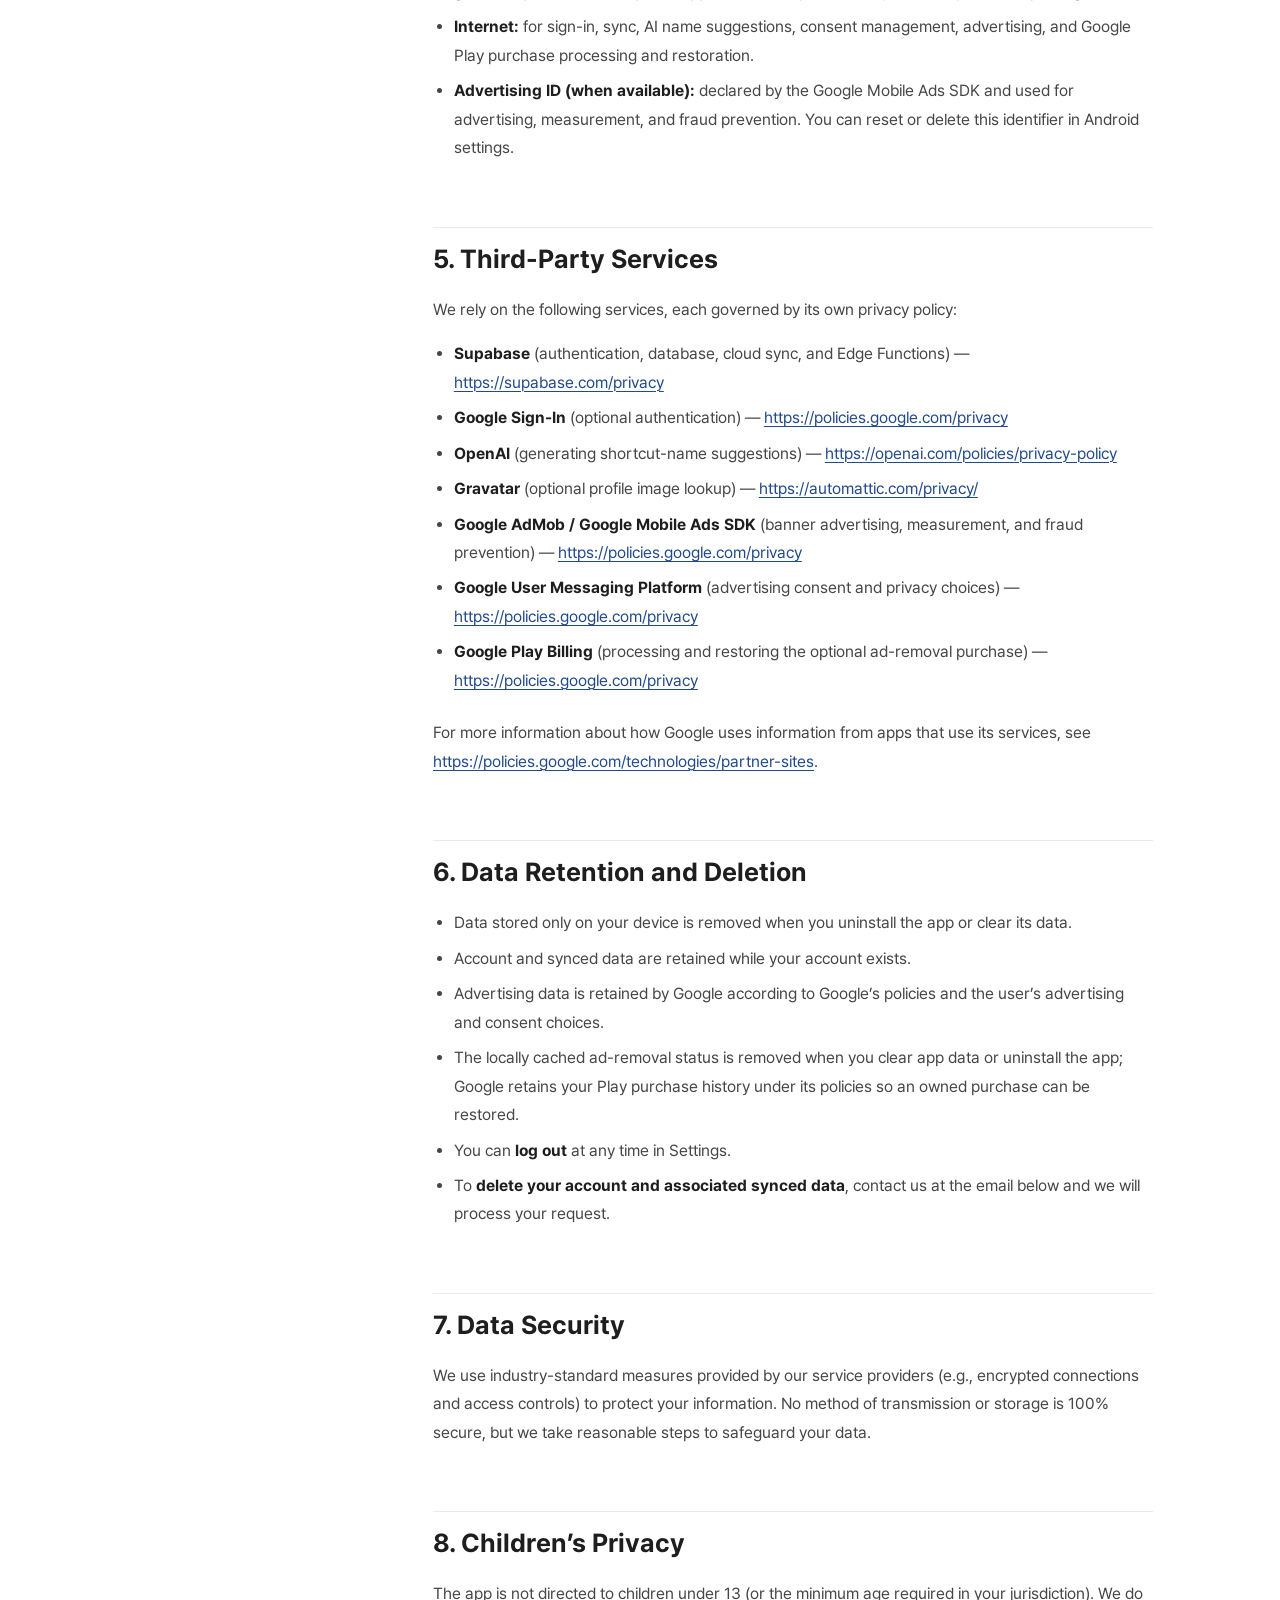
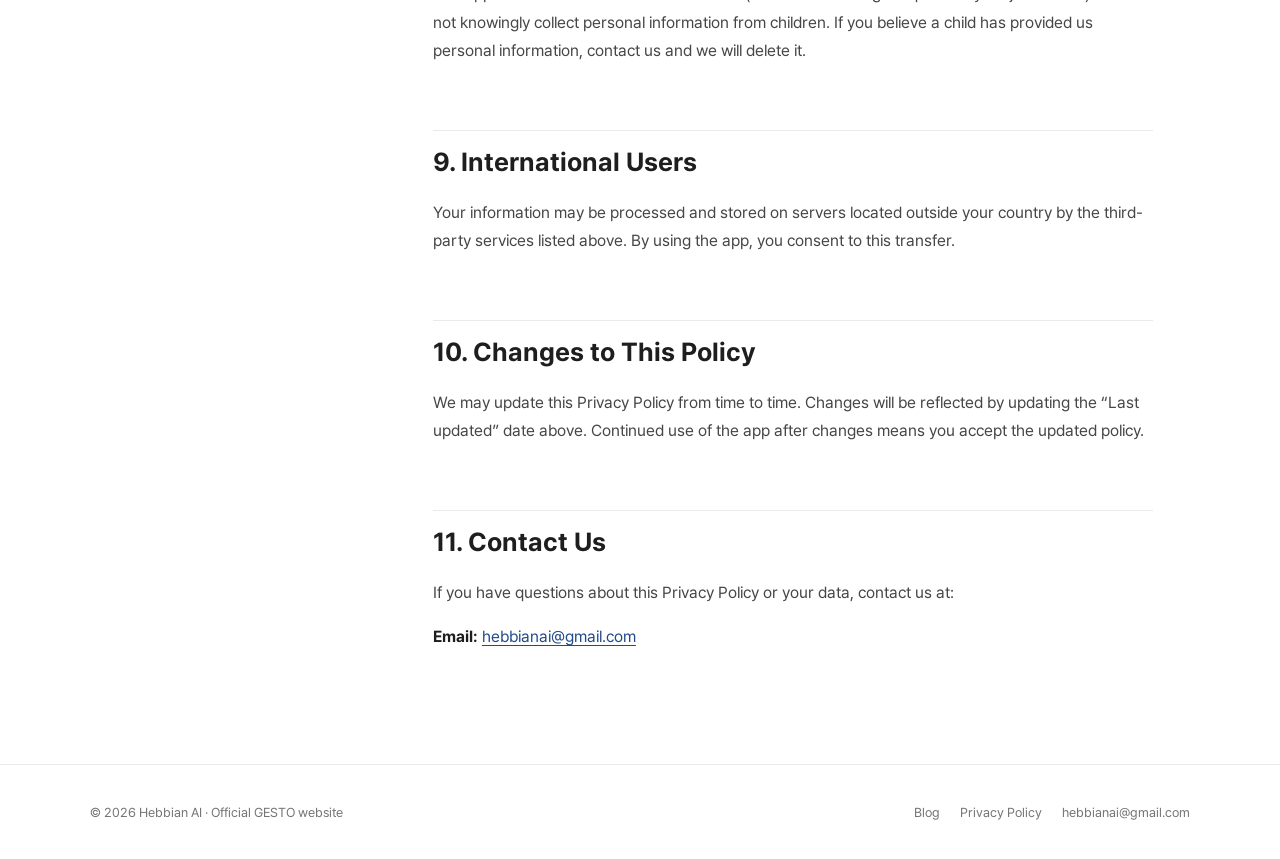
==== commit 8323a75a: "Update GESTO privacy policy" ====
--- a/privacy/index.html
+++ b/privacy/index.html
@@ -21,7 +21,7 @@
 </ul>
 <p>If you are signed in, this data is <strong>synced to your account</strong> on Supabase so you can back up and restore it across devices. If you use the app without an account, this data stays <strong>only on your device</strong>.</p>
 <h3 id="c-installed-app-information">c. Installed-app information</h3>
-<p>To let you pick which app a gesture should open, the app reads the <strong>list of launchable apps installed on your device</strong> (using the <code>QUERY_ALL_PACKAGES</code> permission). This list is used <strong>on the device</strong> to display the app picker and to launch the app you choose. The full list is <strong>not uploaded</strong> to our servers.</p>
+<p>To let you pick which app a gesture should open, the app reads the <strong>list of apps on your device that expose a launcher activity</strong>. Android package visibility is limited to this launcher-app query; the app does not request broad access to all installed packages. This list is used <strong>on the device</strong> to display the app picker and launch the app you choose. The list is <strong>not uploaded</strong> to our servers.</p>
 <h3 id="d-ai-shortcut-name-suggestions">d. AI shortcut-name suggestions</h3>
 <p>If you create a multi-action shortcut, the app can suggest a name. To do this, it sends the <strong>labels of the selected actions</strong> (e.g., app and action names) to our <strong>Supabase Edge Function</strong>, which forwards them to <strong>OpenAI</strong> to generate a suggested name. This text is used only to generate the suggestion and is not used to identify you.</p>
 <h3 id="e-profile-avatar-optional">e. Profile avatar (optional)</h3>
@@ -57,7 +57,7 @@
 <ul>
 <li><strong>Display over other apps (overlay):</strong> to show the floating “edge handle” and the gesture-drawing canvas on top of other apps.</li>
 <li><strong>Foreground service (special use):</strong> to keep the edge handle available so you can open the gesture canvas from any screen.</li>
-<li><strong>Query all packages:</strong> to list installed launchable apps so you can assign them to gestures (used on-device).</li>
+<li><strong>Launcher-app visibility:</strong> to list apps that expose a launcher activity so you can assign them to gestures (used on-device). The app does not request visibility into every installed package.</li>
 <li><strong>Internet:</strong> for sign-in, sync, AI name suggestions, consent management, advertising, and Google Play purchase processing and restoration.</li>
 <li><strong>Advertising ID (when available):</strong> declared by the Google Mobile Ads SDK and used for advertising, measurement, and fraud prevention. You can reset or delete this identifier in Android settings.</li>
 </ul>
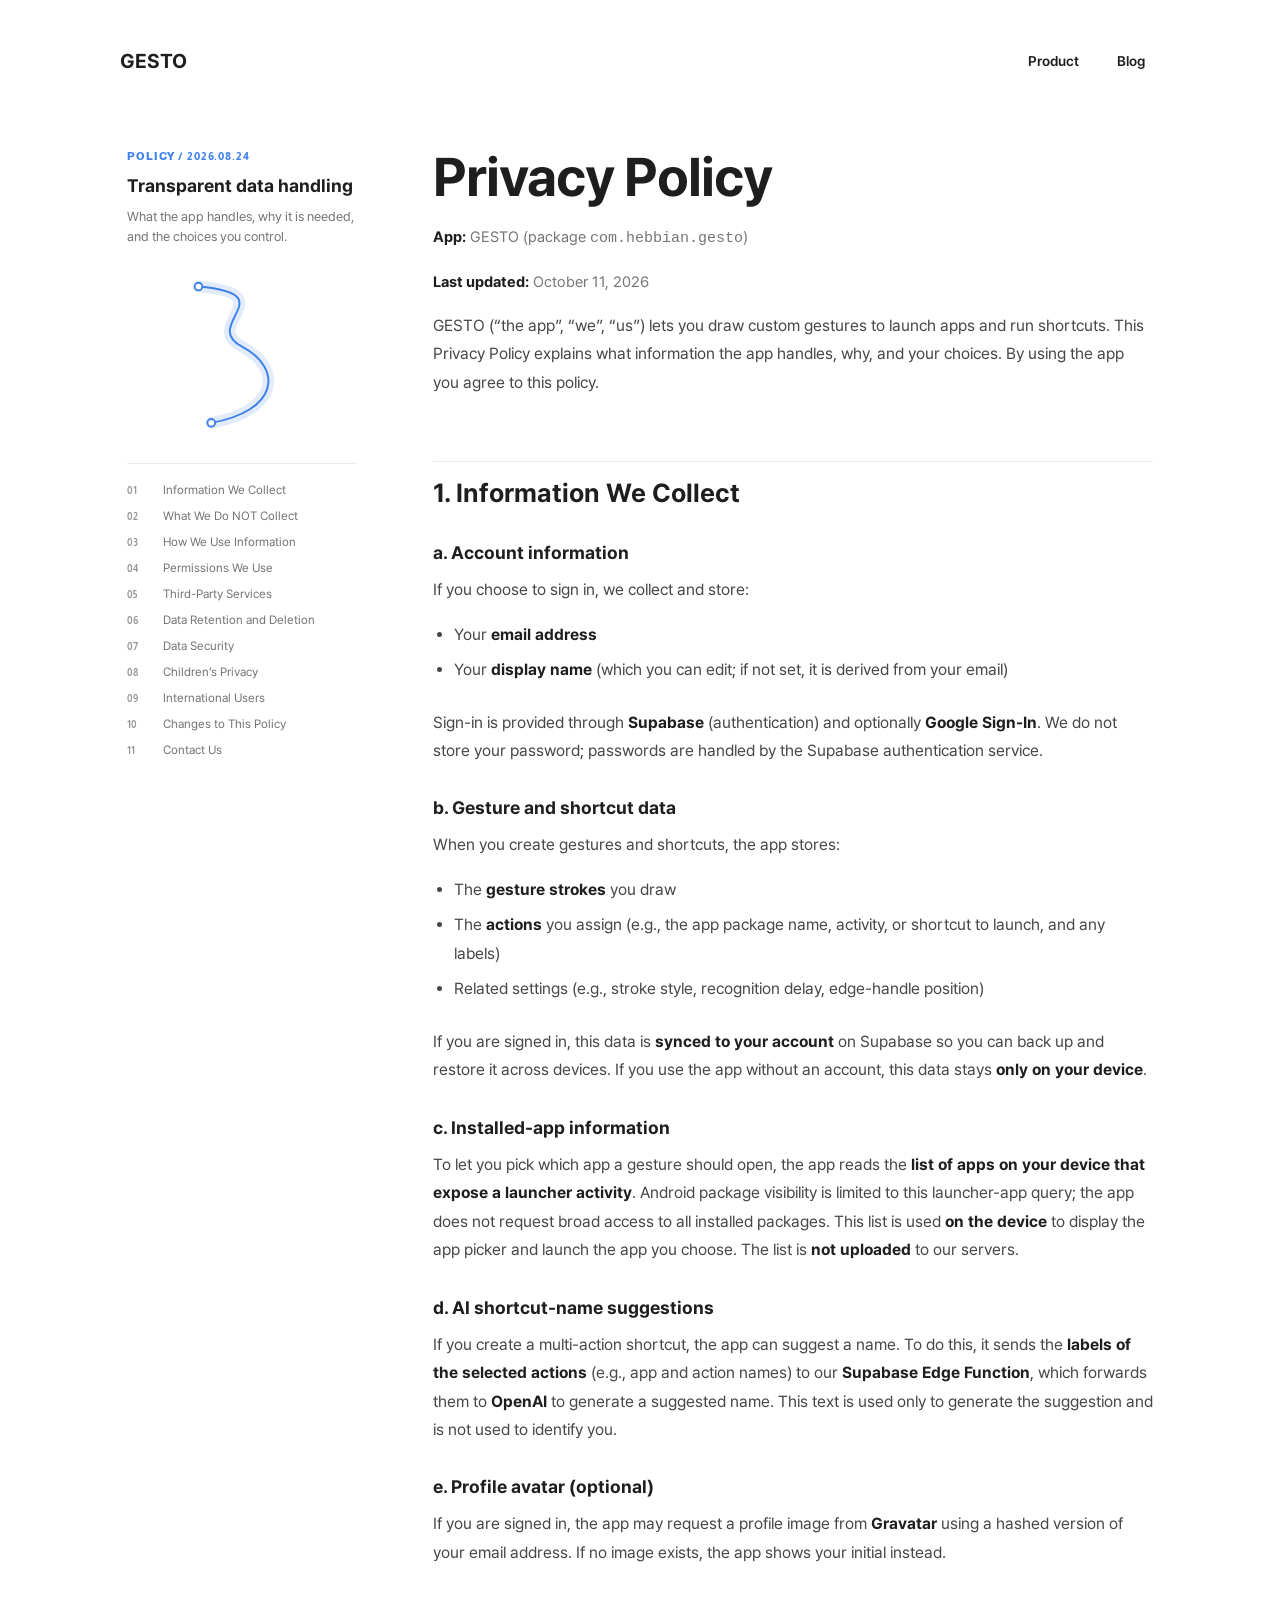
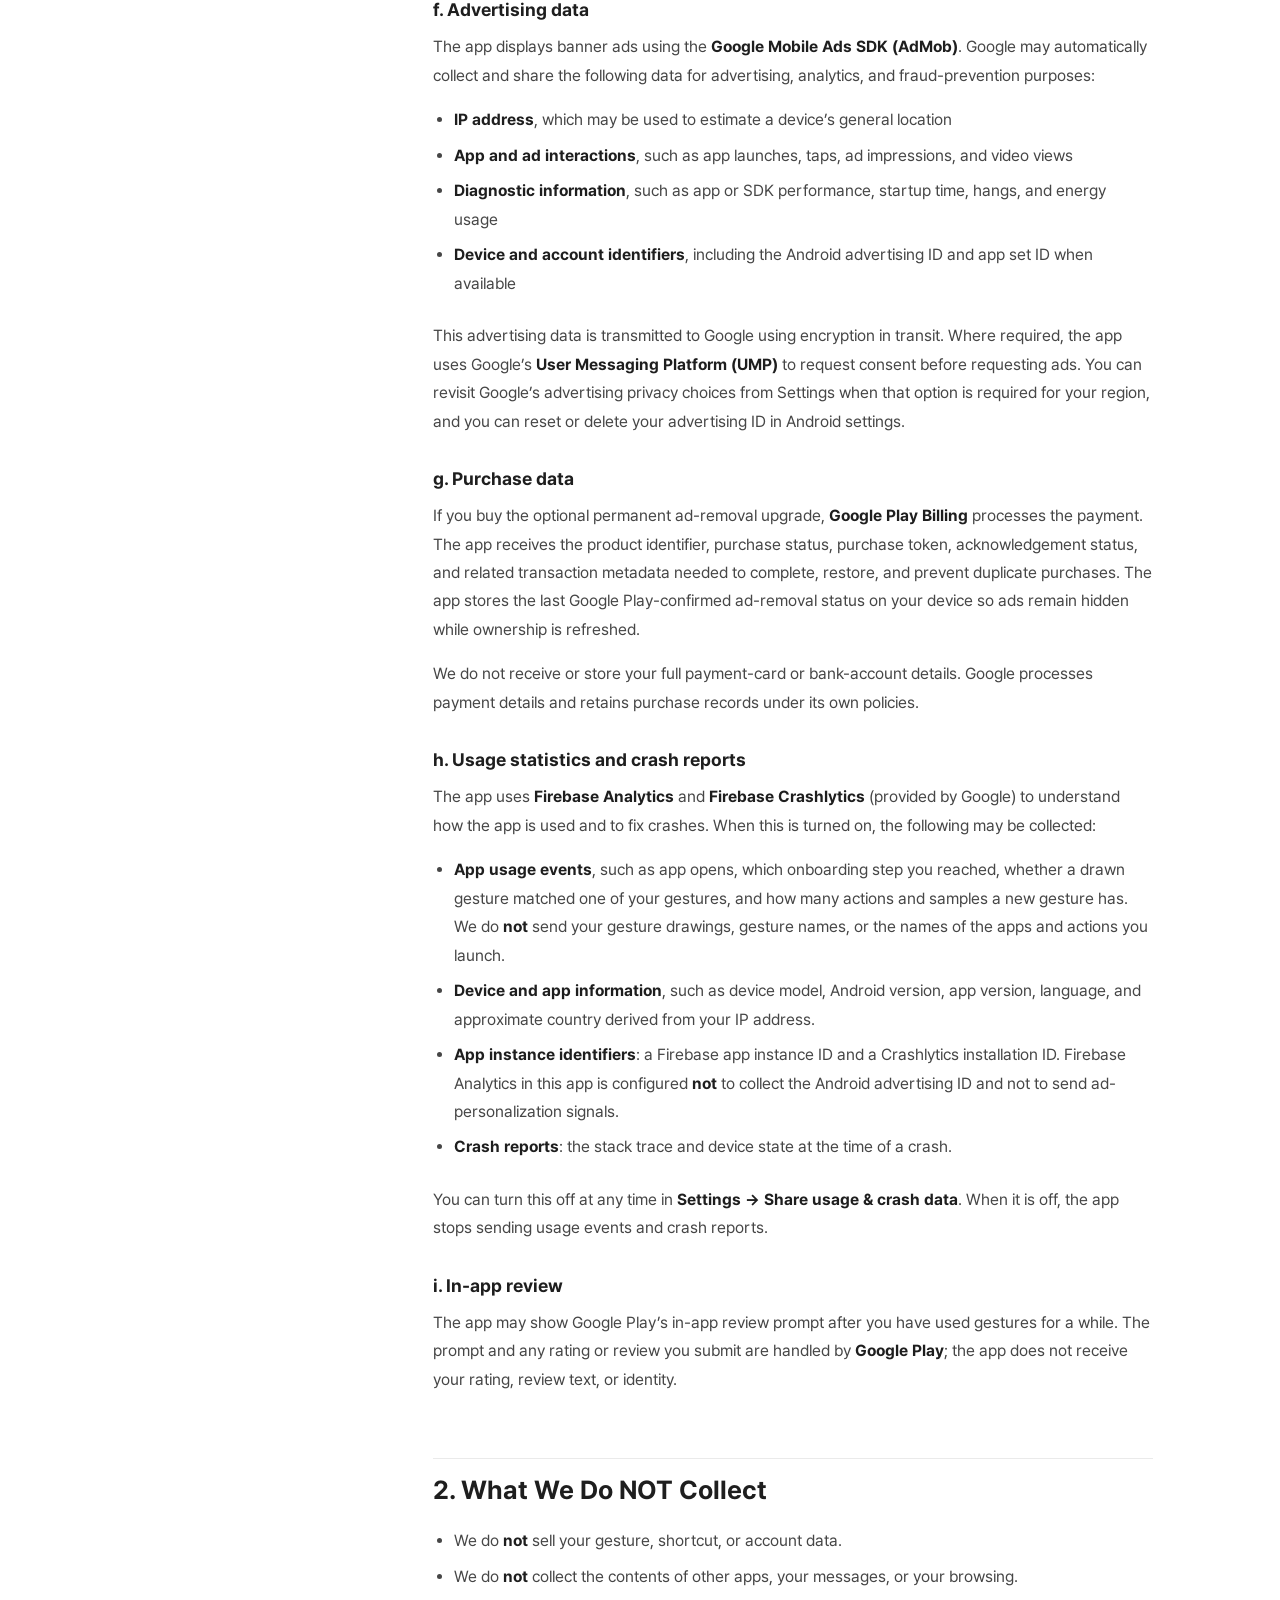
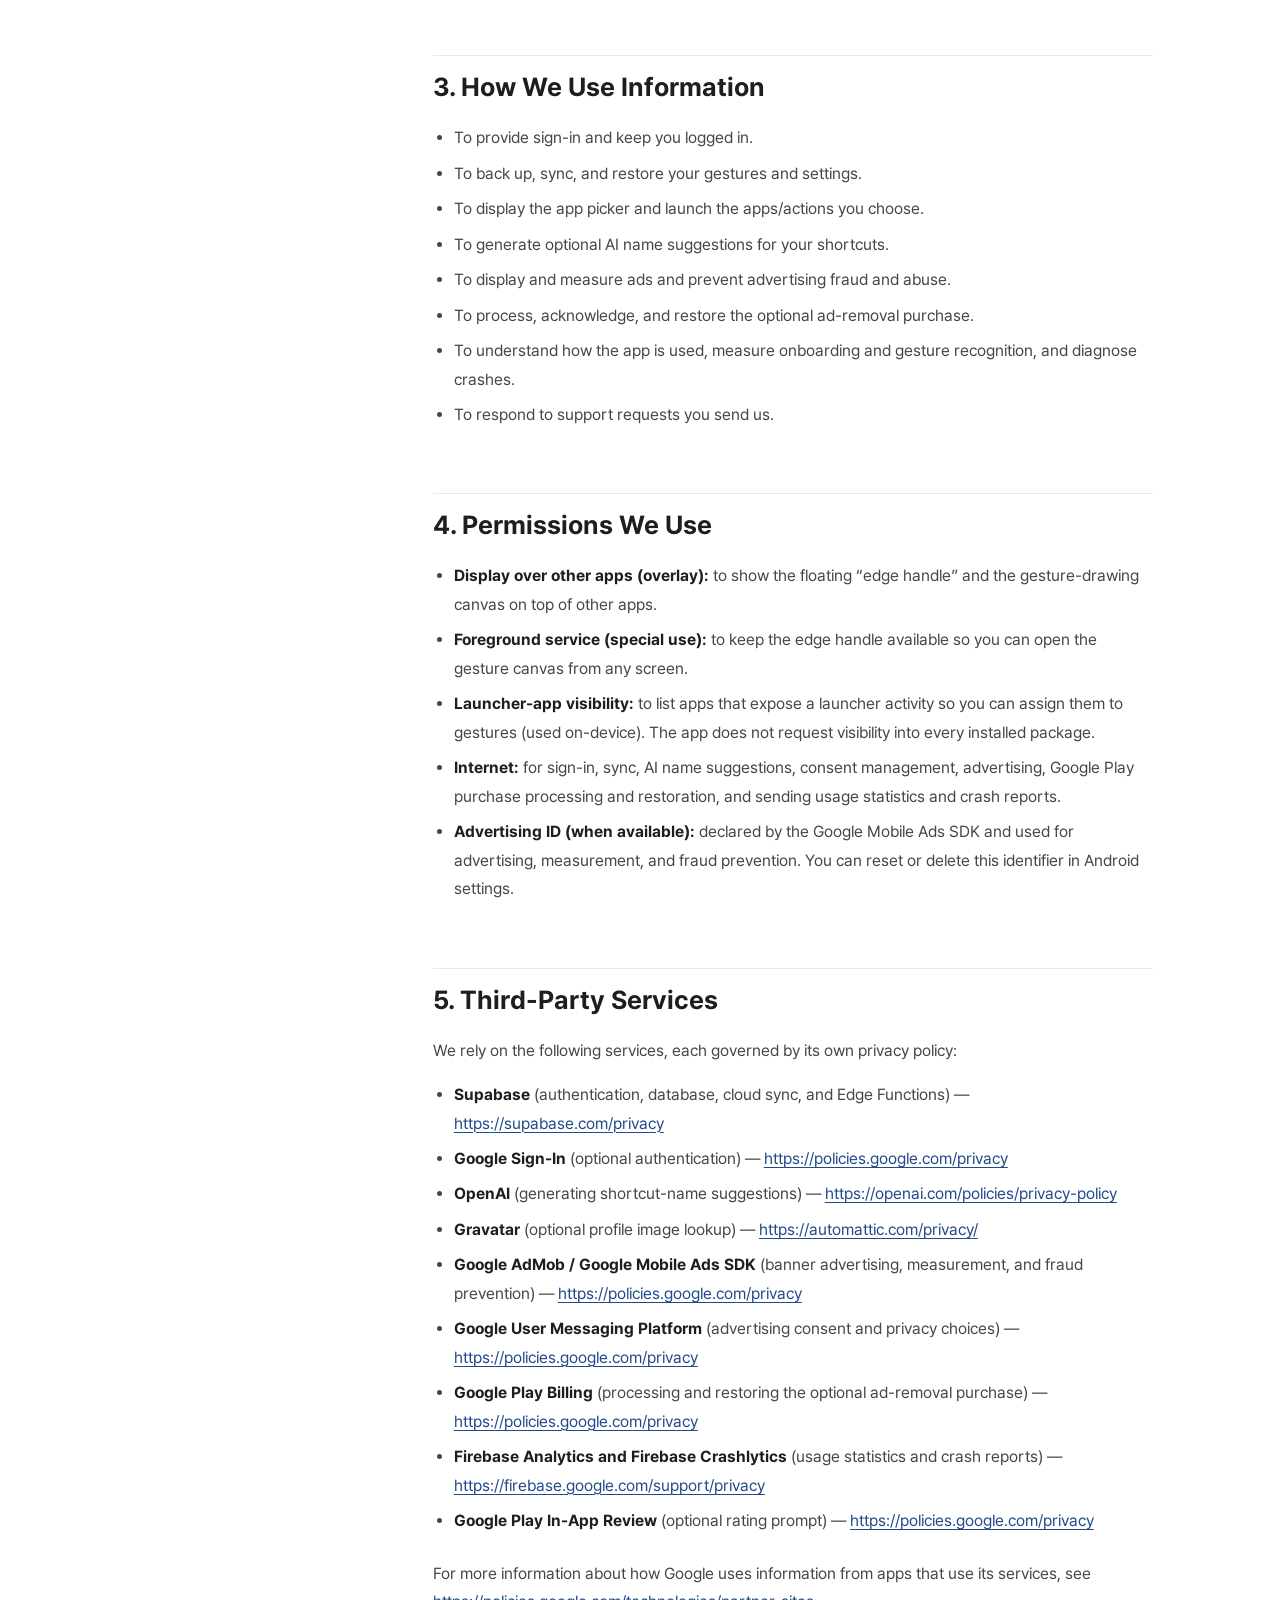
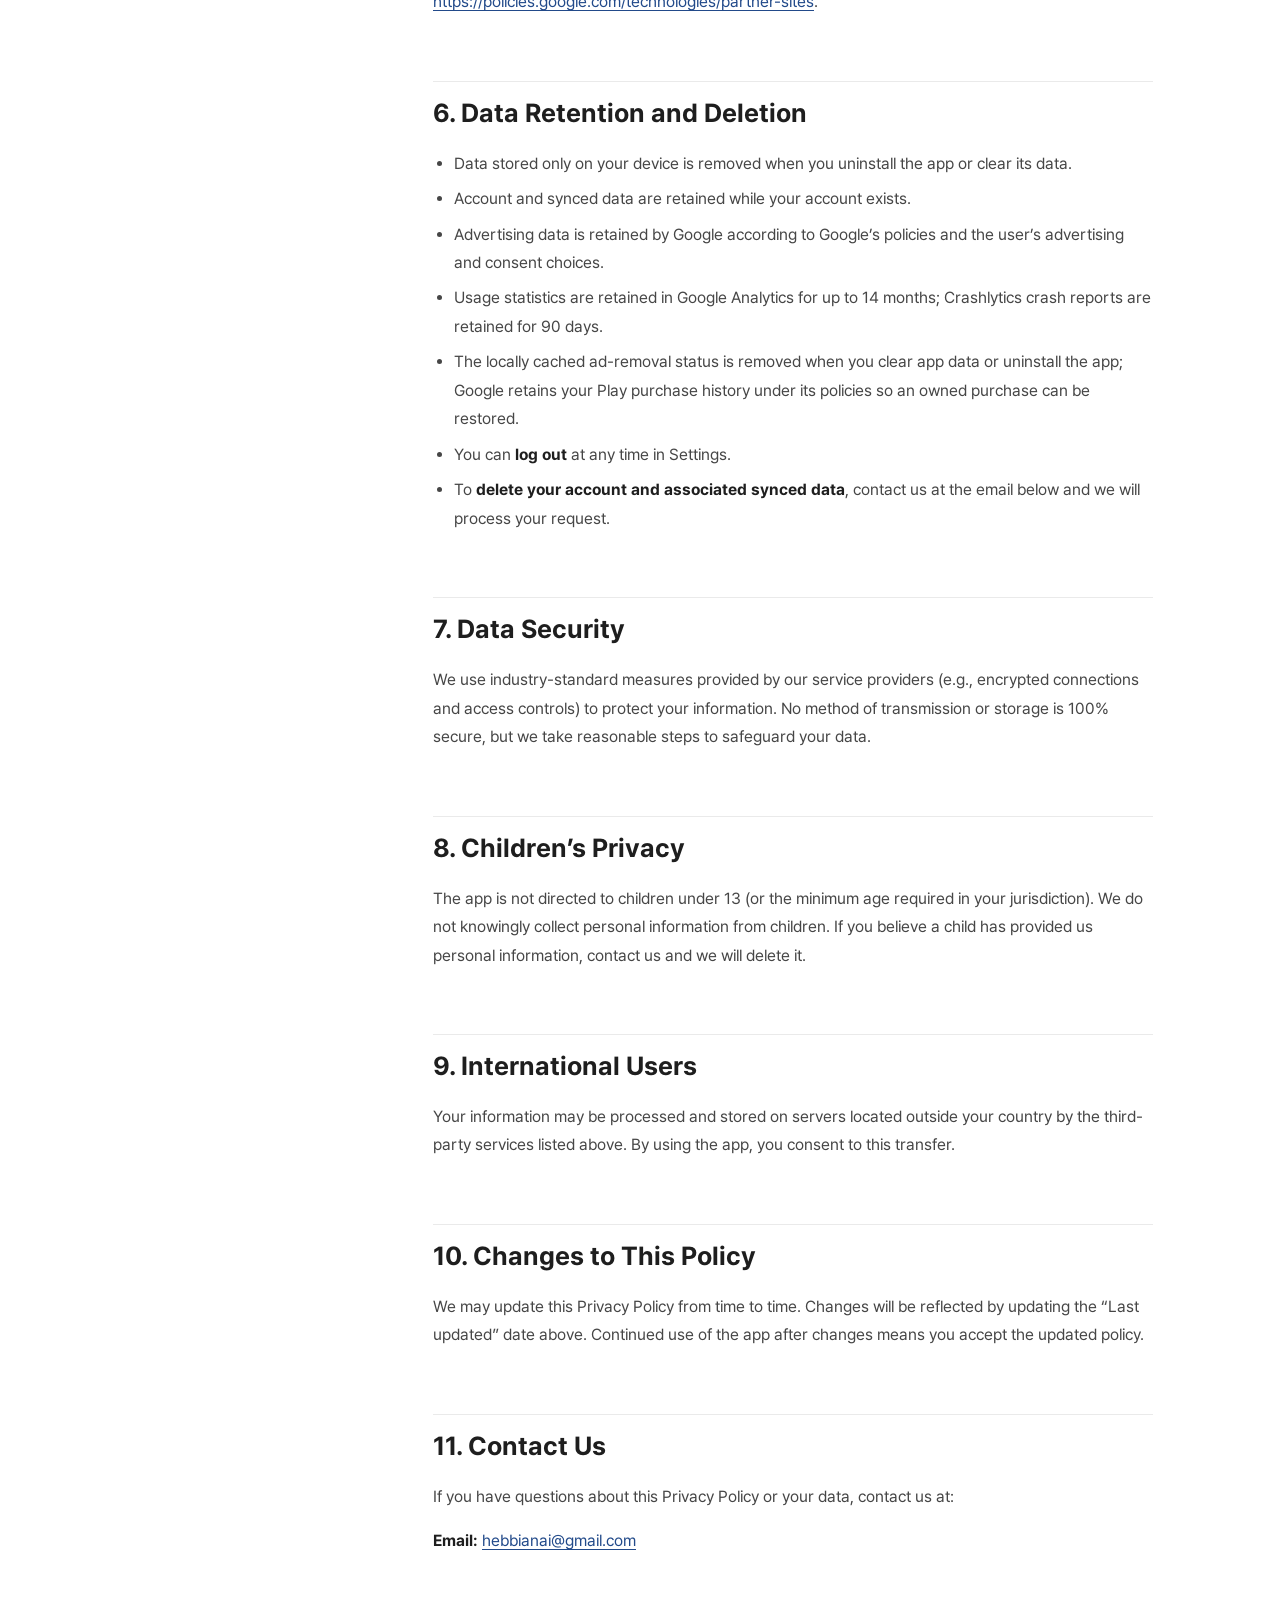
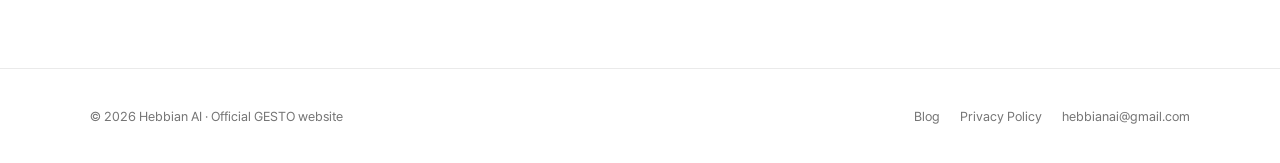
==== commit b3d39964: "Add Firebase usage and crash reporting to GESTO privacy policy" ====
--- a/privacy/index.html
+++ b/privacy/index.html
@@ -2,7 +2,7 @@
 </style>
 <link rel="stylesheet" href="/_astro/BaseLayout.LfLrby8s.css"></head> <body>  <main class="sds-page" data-astro-cid-fb3qbcs3> <div class="sds-shell policy-shell" data-astro-cid-fb3qbcs3> <header class="sds-topbar" data-astro-cid-fb3qbcs3> <a class="sds-brand" href="/" data-astro-cid-fb3qbcs3> <span class="sds-brand-mark" data-astro-cid-fb3qbcs3>G</span> <span data-astro-cid-fb3qbcs3>GESTO</span> </a> <nav class="sds-actions" aria-label="Primary" data-astro-cid-fb3qbcs3> <a class="sds-secondary" href="/" data-astro-cid-fb3qbcs3>Product</a> <a class="sds-secondary" href="/en/blog" data-astro-cid-fb3qbcs3>Blog</a> </nav> </header> <div class="policy-grid" data-astro-cid-fb3qbcs3> <aside class="policy-rail" aria-label="Privacy policy sections" data-astro-cid-fb3qbcs3> <div class="policy-meta" data-astro-cid-fb3qbcs3> <p data-astro-cid-fb3qbcs3>POLICY / 2026.08.24</p> <strong data-astro-cid-fb3qbcs3>Transparent data handling</strong> <span data-astro-cid-fb3qbcs3>What the app handles, why it is needed, and the choices you control.</span> </div> <svg class="gesture-trace" viewBox="0 0 180 250" aria-hidden="true" data-astro-cid-fb3qbcs3> <path class="trace-shadow" d="M22 18 C158 30 25 78 90 112 C156 147 145 213 42 231" data-astro-cid-fb3qbcs3></path> <path class="trace-line" d="M22 18 C158 30 25 78 90 112 C156 147 145 213 42 231" data-astro-cid-fb3qbcs3></path> <circle cx="22" cy="18" r="6" data-astro-cid-fb3qbcs3></circle> <circle cx="42" cy="231" r="6" data-astro-cid-fb3qbcs3></circle> </svg> <ol data-astro-cid-fb3qbcs3> <li data-astro-cid-fb3qbcs3> <a href="#1-information-we-collect" data-astro-cid-fb3qbcs3> <span data-astro-cid-fb3qbcs3>01</span> Information We Collect </a> </li><li data-astro-cid-fb3qbcs3> <a href="#2-what-we-do-not-collect" data-astro-cid-fb3qbcs3> <span data-astro-cid-fb3qbcs3>02</span> What We Do NOT Collect </a> </li><li data-astro-cid-fb3qbcs3> <a href="#3-how-we-use-information" data-astro-cid-fb3qbcs3> <span data-astro-cid-fb3qbcs3>03</span> How We Use Information </a> </li><li data-astro-cid-fb3qbcs3> <a href="#4-permissions-we-use" data-astro-cid-fb3qbcs3> <span data-astro-cid-fb3qbcs3>04</span> Permissions We Use </a> </li><li data-astro-cid-fb3qbcs3> <a href="#5-third-party-services" data-astro-cid-fb3qbcs3> <span data-astro-cid-fb3qbcs3>05</span> Third-Party Services </a> </li><li data-astro-cid-fb3qbcs3> <a href="#6-data-retention-and-deletion" data-astro-cid-fb3qbcs3> <span data-astro-cid-fb3qbcs3>06</span> Data Retention and Deletion </a> </li><li data-astro-cid-fb3qbcs3> <a href="#7-data-security" data-astro-cid-fb3qbcs3> <span data-astro-cid-fb3qbcs3>07</span> Data Security </a> </li><li data-astro-cid-fb3qbcs3> <a href="#8-childrens-privacy" data-astro-cid-fb3qbcs3> <span data-astro-cid-fb3qbcs3>08</span> Children’s Privacy </a> </li><li data-astro-cid-fb3qbcs3> <a href="#9-international-users" data-astro-cid-fb3qbcs3> <span data-astro-cid-fb3qbcs3>09</span> International Users </a> </li><li data-astro-cid-fb3qbcs3> <a href="#10-changes-to-this-policy" data-astro-cid-fb3qbcs3> <span data-astro-cid-fb3qbcs3>10</span> Changes to This Policy </a> </li><li data-astro-cid-fb3qbcs3> <a href="#11-contact-us" data-astro-cid-fb3qbcs3> <span data-astro-cid-fb3qbcs3>11</span> Contact Us </a> </li> </ol> </aside> <article class="policy-copy" data-astro-cid-fb3qbcs3><h1 id="privacy-policy">Privacy Policy</h1>
 <p><strong>App:</strong> GESTO (package <code>com.hebbian.gesto</code>)</p>
-<p><strong>Last updated:</strong> August 24, 2026</p>
+<p><strong>Last updated:</strong> October 11, 2026</p>
 <p>GESTO (“the app”, “we”, “us”) lets you draw custom gestures to launch apps and run shortcuts. This Privacy Policy explains what information the app handles, why, and your choices. By using the app you agree to this policy.</p>
 <h2 id="1-information-we-collect">1. Information We Collect</h2>
 <h3 id="a-account-information">a. Account information</h3>
@@ -38,6 +38,17 @@
 <h3 id="g-purchase-data">g. Purchase data</h3>
 <p>If you buy the optional permanent ad-removal upgrade, <strong>Google Play Billing</strong> processes the payment. The app receives the product identifier, purchase status, purchase token, acknowledgement status, and related transaction metadata needed to complete, restore, and prevent duplicate purchases. The app stores the last Google Play-confirmed ad-removal status on your device so ads remain hidden while ownership is refreshed.</p>
 <p>We do not receive or store your full payment-card or bank-account details. Google processes payment details and retains purchase records under its own policies.</p>
+<h3 id="h-usage-statistics-and-crash-reports">h. Usage statistics and crash reports</h3>
+<p>The app uses <strong>Firebase Analytics</strong> and <strong>Firebase Crashlytics</strong> (provided by Google) to understand how the app is used and to fix crashes. When this is turned on, the following may be collected:</p>
+<ul>
+<li><strong>App usage events</strong>, such as app opens, which onboarding step you reached, whether a drawn gesture matched one of your gestures, and how many actions and samples a new gesture has. We do <strong>not</strong> send your gesture drawings, gesture names, or the names of the apps and actions you launch.</li>
+<li><strong>Device and app information</strong>, such as device model, Android version, app version, language, and approximate country derived from your IP address.</li>
+<li><strong>App instance identifiers</strong>: a Firebase app instance ID and a Crashlytics installation ID. Firebase Analytics in this app is configured <strong>not</strong> to collect the Android advertising ID and not to send ad-personalization signals.</li>
+<li><strong>Crash reports</strong>: the stack trace and device state at the time of a crash.</li>
+</ul>
+<p>You can turn this off at any time in <strong>Settings → Share usage &#x26; crash data</strong>. When it is off, the app stops sending usage events and crash reports.</p>
+<h3 id="i-in-app-review">i. In-app review</h3>
+<p>The app may show Google Play’s in-app review prompt after you have used gestures for a while. The prompt and any rating or review you submit are handled by <strong>Google Play</strong>; the app does not receive your rating, review text, or identity.</p>
 <h2 id="2-what-we-do-not-collect">2. What We Do NOT Collect</h2>
 <ul>
 <li>We do <strong>not</strong> sell your gesture, shortcut, or account data.</li>
@@ -51,6 +62,7 @@
 <li>To generate optional AI name suggestions for your shortcuts.</li>
 <li>To display and measure ads and prevent advertising fraud and abuse.</li>
 <li>To process, acknowledge, and restore the optional ad-removal purchase.</li>
+<li>To understand how the app is used, measure onboarding and gesture recognition, and diagnose crashes.</li>
 <li>To respond to support requests you send us.</li>
 </ul>
 <h2 id="4-permissions-we-use">4. Permissions We Use</h2>
@@ -58,7 +70,7 @@
 <li><strong>Display over other apps (overlay):</strong> to show the floating “edge handle” and the gesture-drawing canvas on top of other apps.</li>
 <li><strong>Foreground service (special use):</strong> to keep the edge handle available so you can open the gesture canvas from any screen.</li>
 <li><strong>Launcher-app visibility:</strong> to list apps that expose a launcher activity so you can assign them to gestures (used on-device). The app does not request visibility into every installed package.</li>
-<li><strong>Internet:</strong> for sign-in, sync, AI name suggestions, consent management, advertising, and Google Play purchase processing and restoration.</li>
+<li><strong>Internet:</strong> for sign-in, sync, AI name suggestions, consent management, advertising, Google Play purchase processing and restoration, and sending usage statistics and crash reports.</li>
 <li><strong>Advertising ID (when available):</strong> declared by the Google Mobile Ads SDK and used for advertising, measurement, and fraud prevention. You can reset or delete this identifier in Android settings.</li>
 </ul>
 <h2 id="5-third-party-services">5. Third-Party Services</h2>
@@ -71,6 +83,8 @@
 <li><strong>Google AdMob / Google Mobile Ads SDK</strong> (banner advertising, measurement, and fraud prevention) — <a href="https://policies.google.com/privacy">https://policies.google.com/privacy</a></li>
 <li><strong>Google User Messaging Platform</strong> (advertising consent and privacy choices) — <a href="https://policies.google.com/privacy">https://policies.google.com/privacy</a></li>
 <li><strong>Google Play Billing</strong> (processing and restoring the optional ad-removal purchase) — <a href="https://policies.google.com/privacy">https://policies.google.com/privacy</a></li>
+<li><strong>Firebase Analytics and Firebase Crashlytics</strong> (usage statistics and crash reports) — <a href="https://firebase.google.com/support/privacy">https://firebase.google.com/support/privacy</a></li>
+<li><strong>Google Play In-App Review</strong> (optional rating prompt) — <a href="https://policies.google.com/privacy">https://policies.google.com/privacy</a></li>
 </ul>
 <p>For more information about how Google uses information from apps that use its services, see <a href="https://policies.google.com/technologies/partner-sites">https://policies.google.com/technologies/partner-sites</a>.</p>
 <h2 id="6-data-retention-and-deletion">6. Data Retention and Deletion</h2>
@@ -78,6 +92,7 @@
 <li>Data stored only on your device is removed when you uninstall the app or clear its data.</li>
 <li>Account and synced data are retained while your account exists.</li>
 <li>Advertising data is retained by Google according to Google’s policies and the user’s advertising and consent choices.</li>
+<li>Usage statistics are retained in Google Analytics for up to 14 months; Crashlytics crash reports are retained for 90 days.</li>
 <li>The locally cached ad-removal status is removed when you clear app data or uninstall the app; Google retains your Play purchase history under its policies so an owned purchase can be restored.</li>
 <li>You can <strong>log out</strong> at any time in Settings.</li>
 <li>To <strong>delete your account and associated synced data</strong>, contact us at the email below and we will process your request.</li>
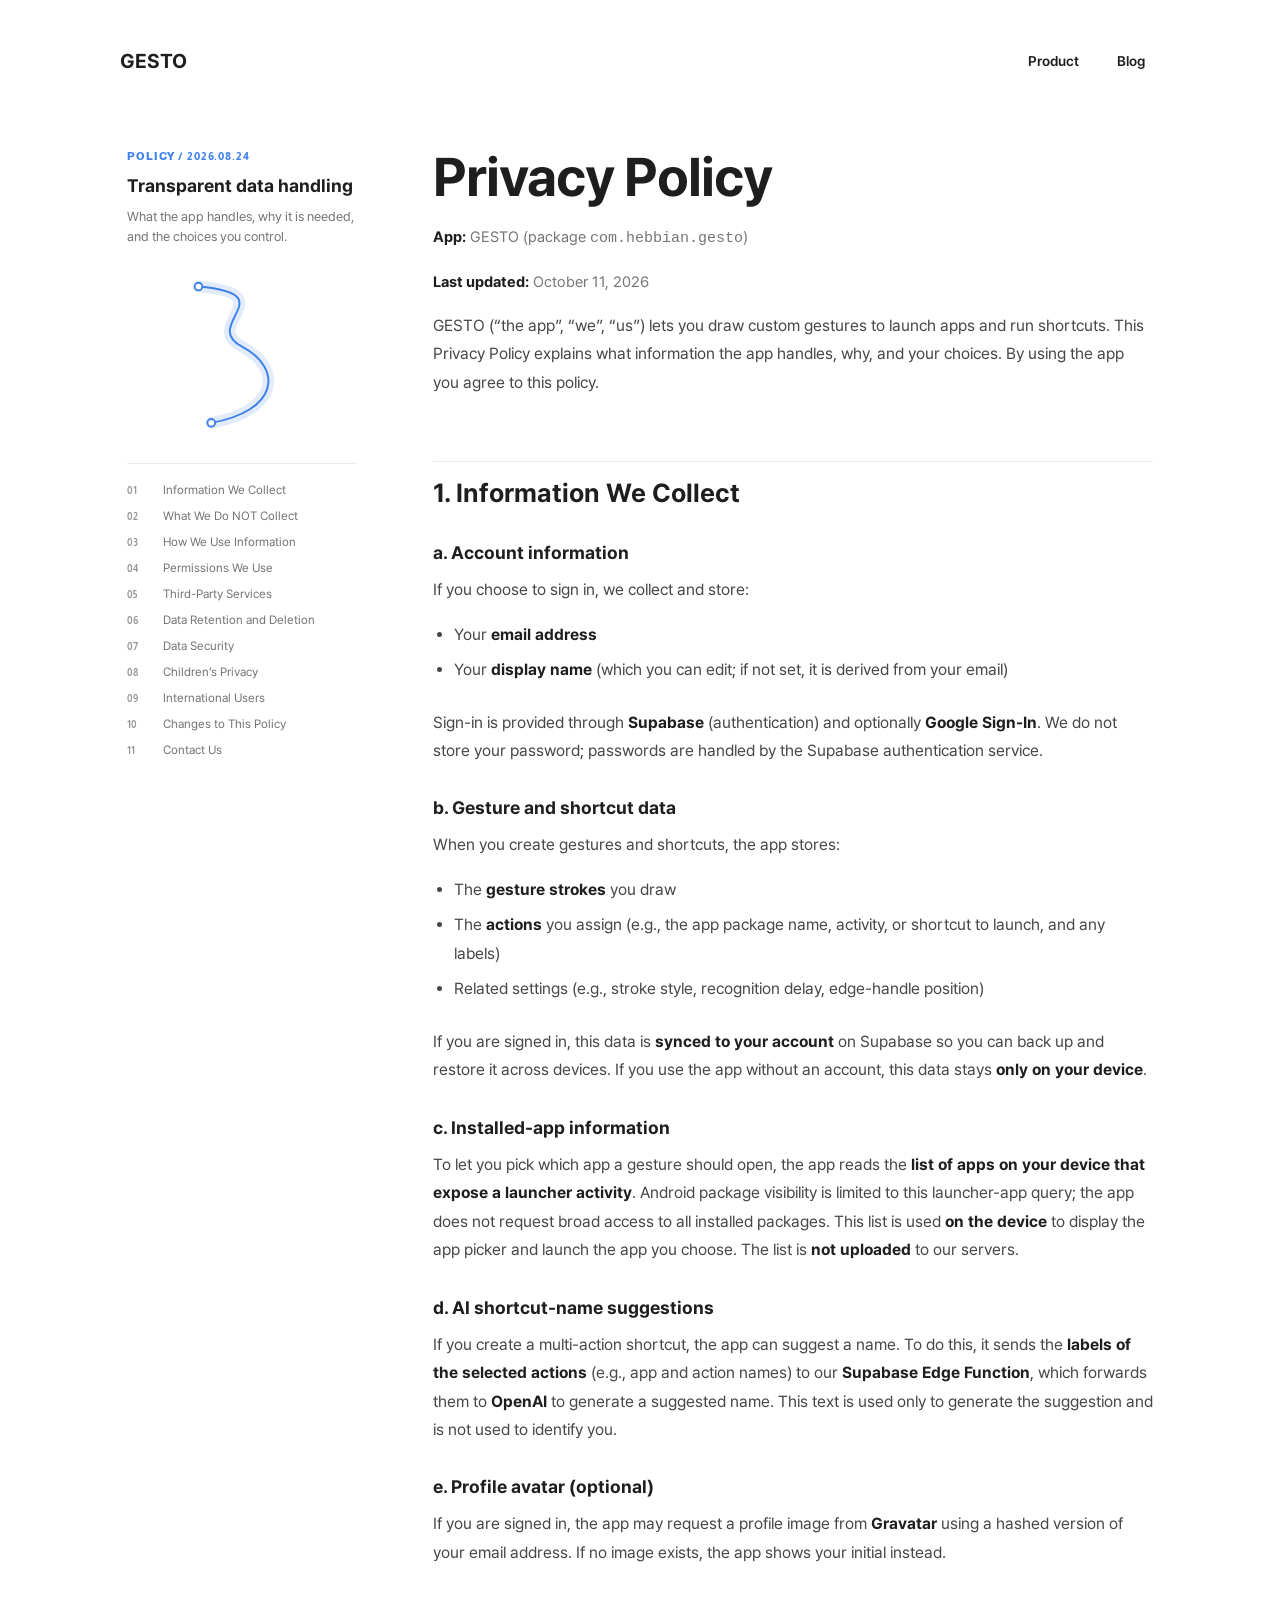
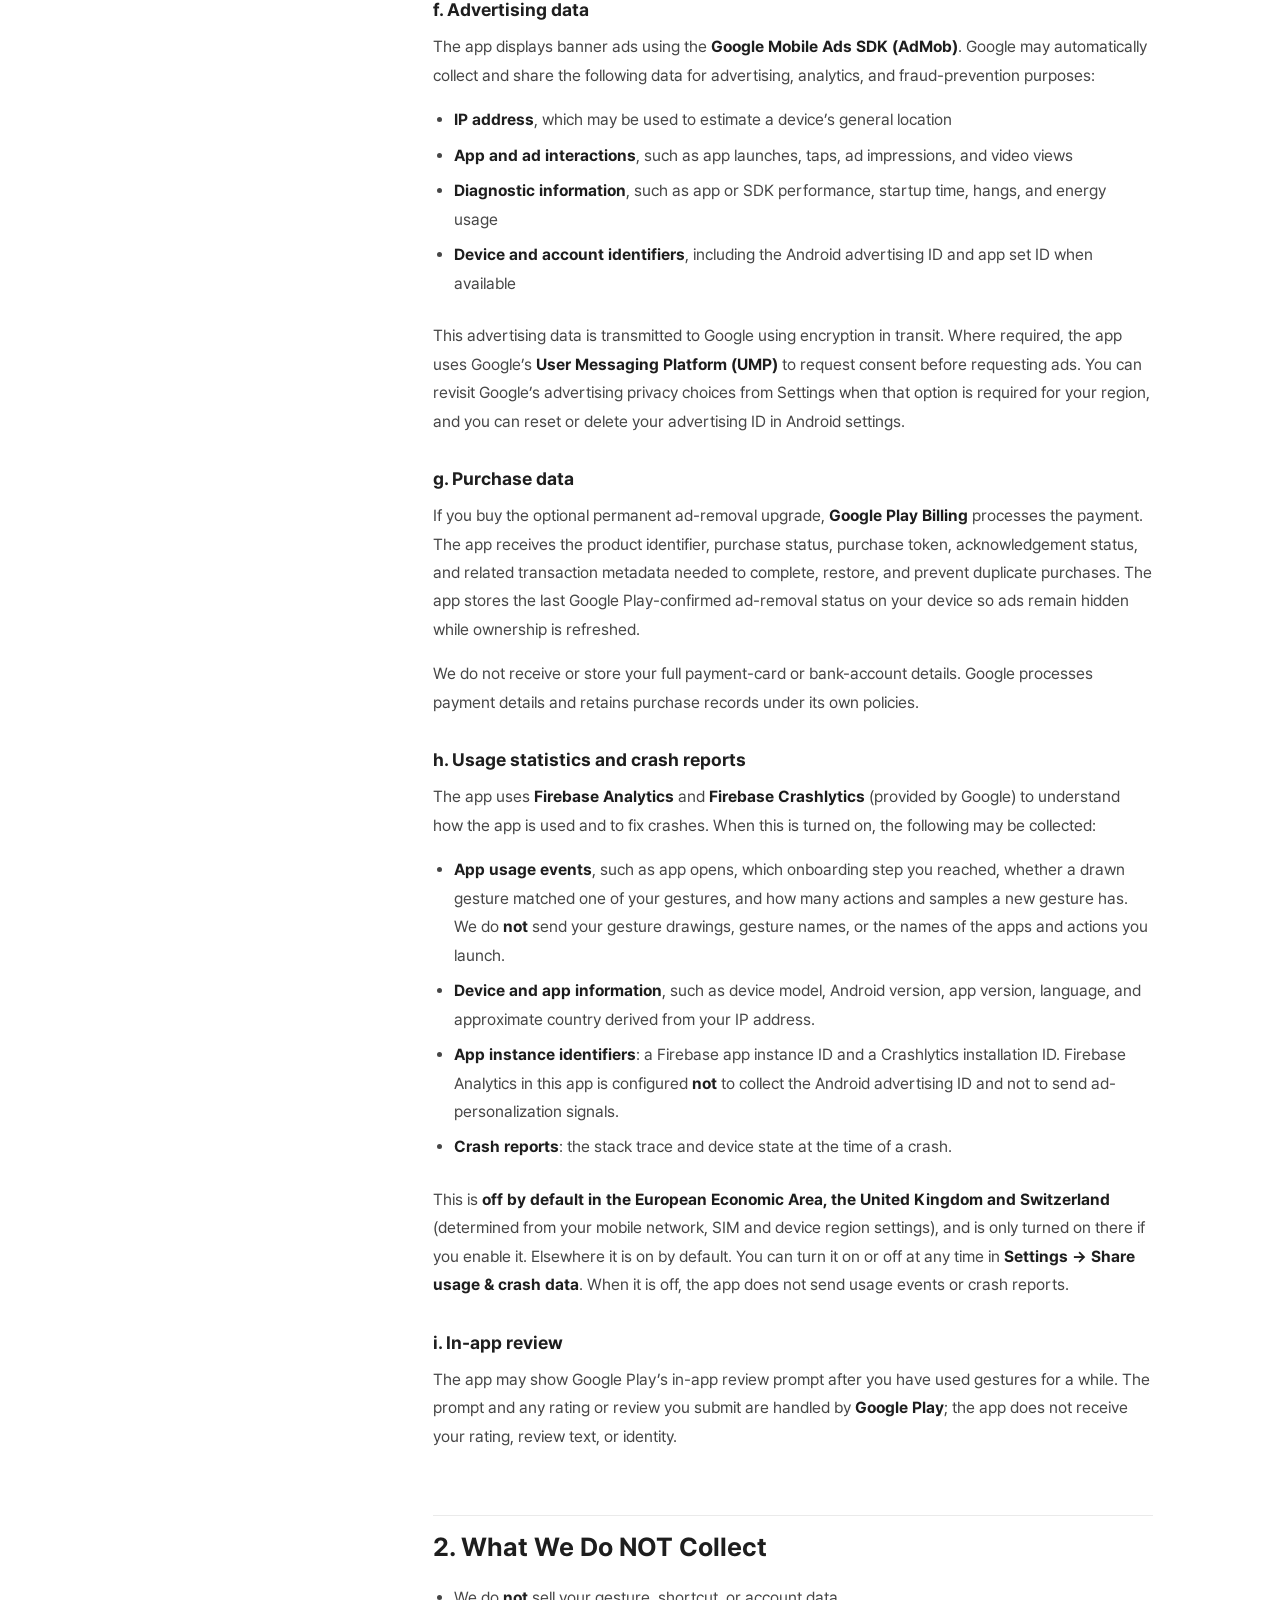
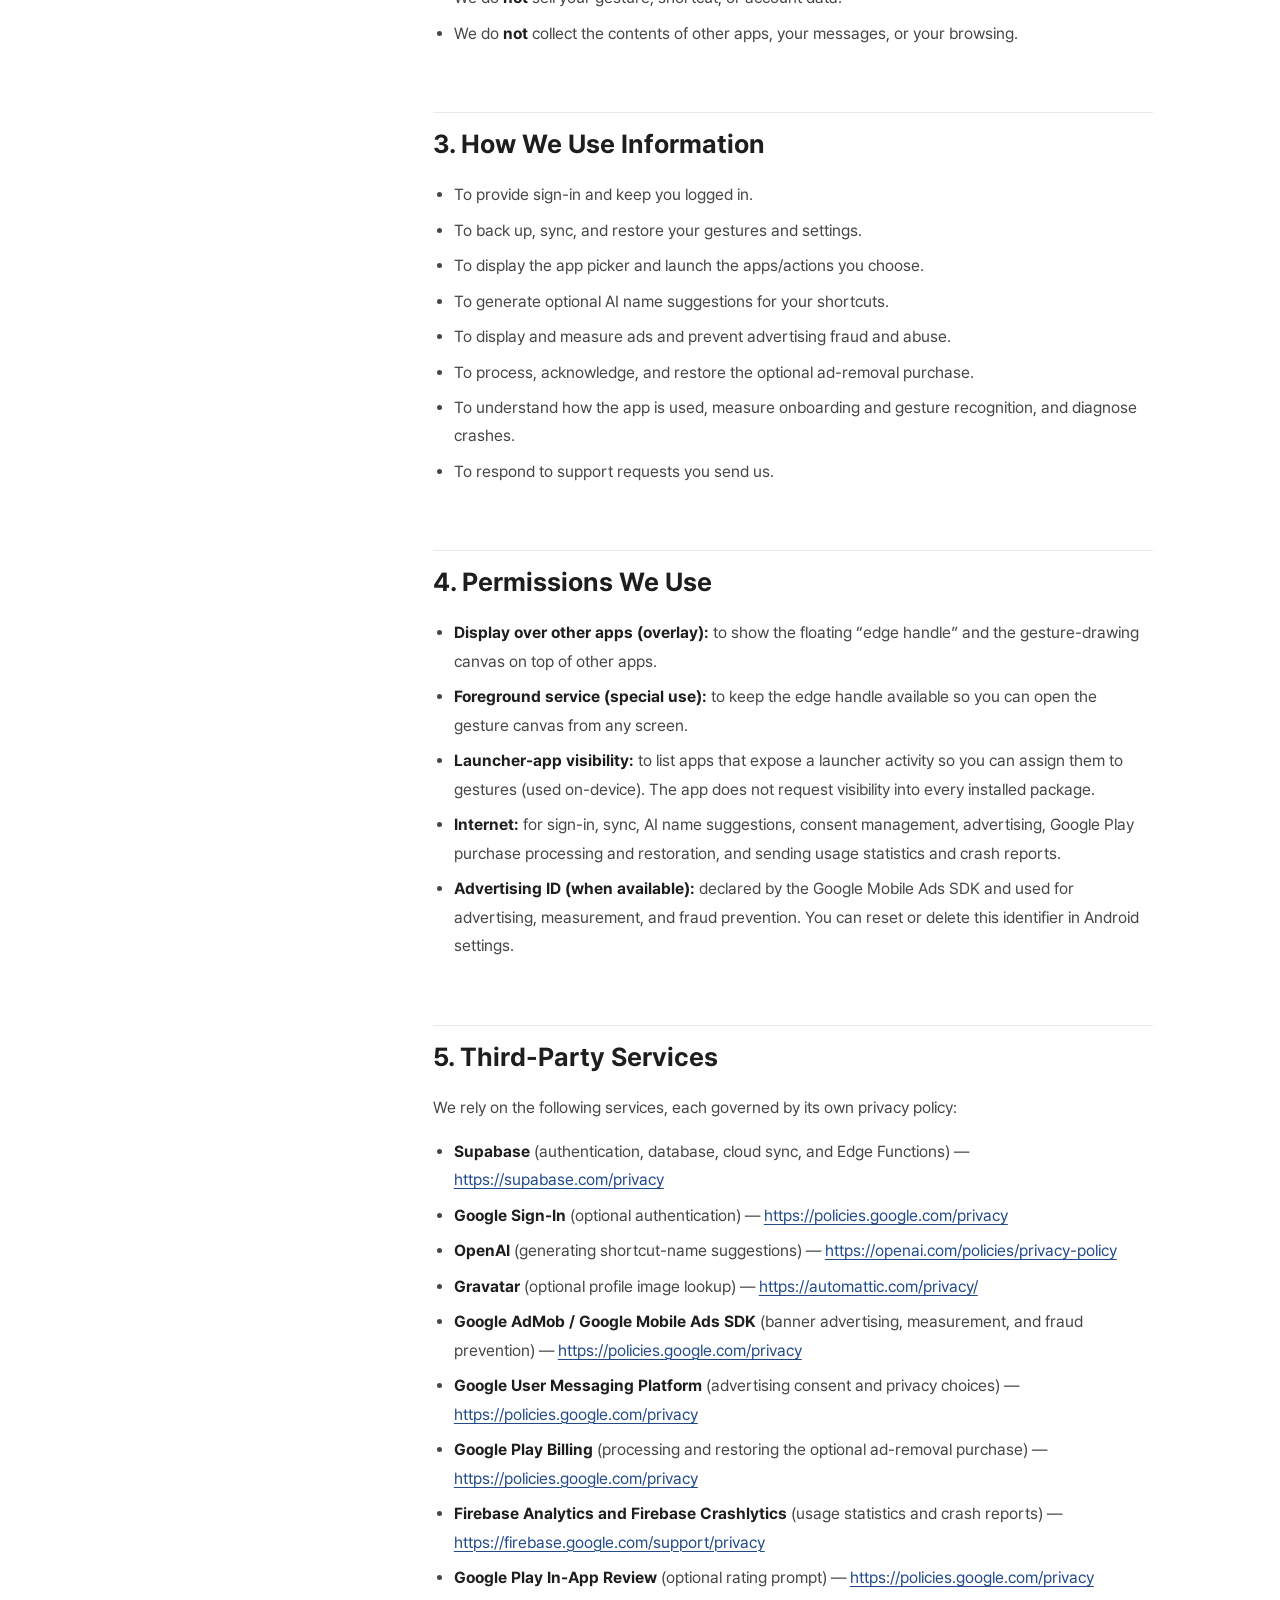
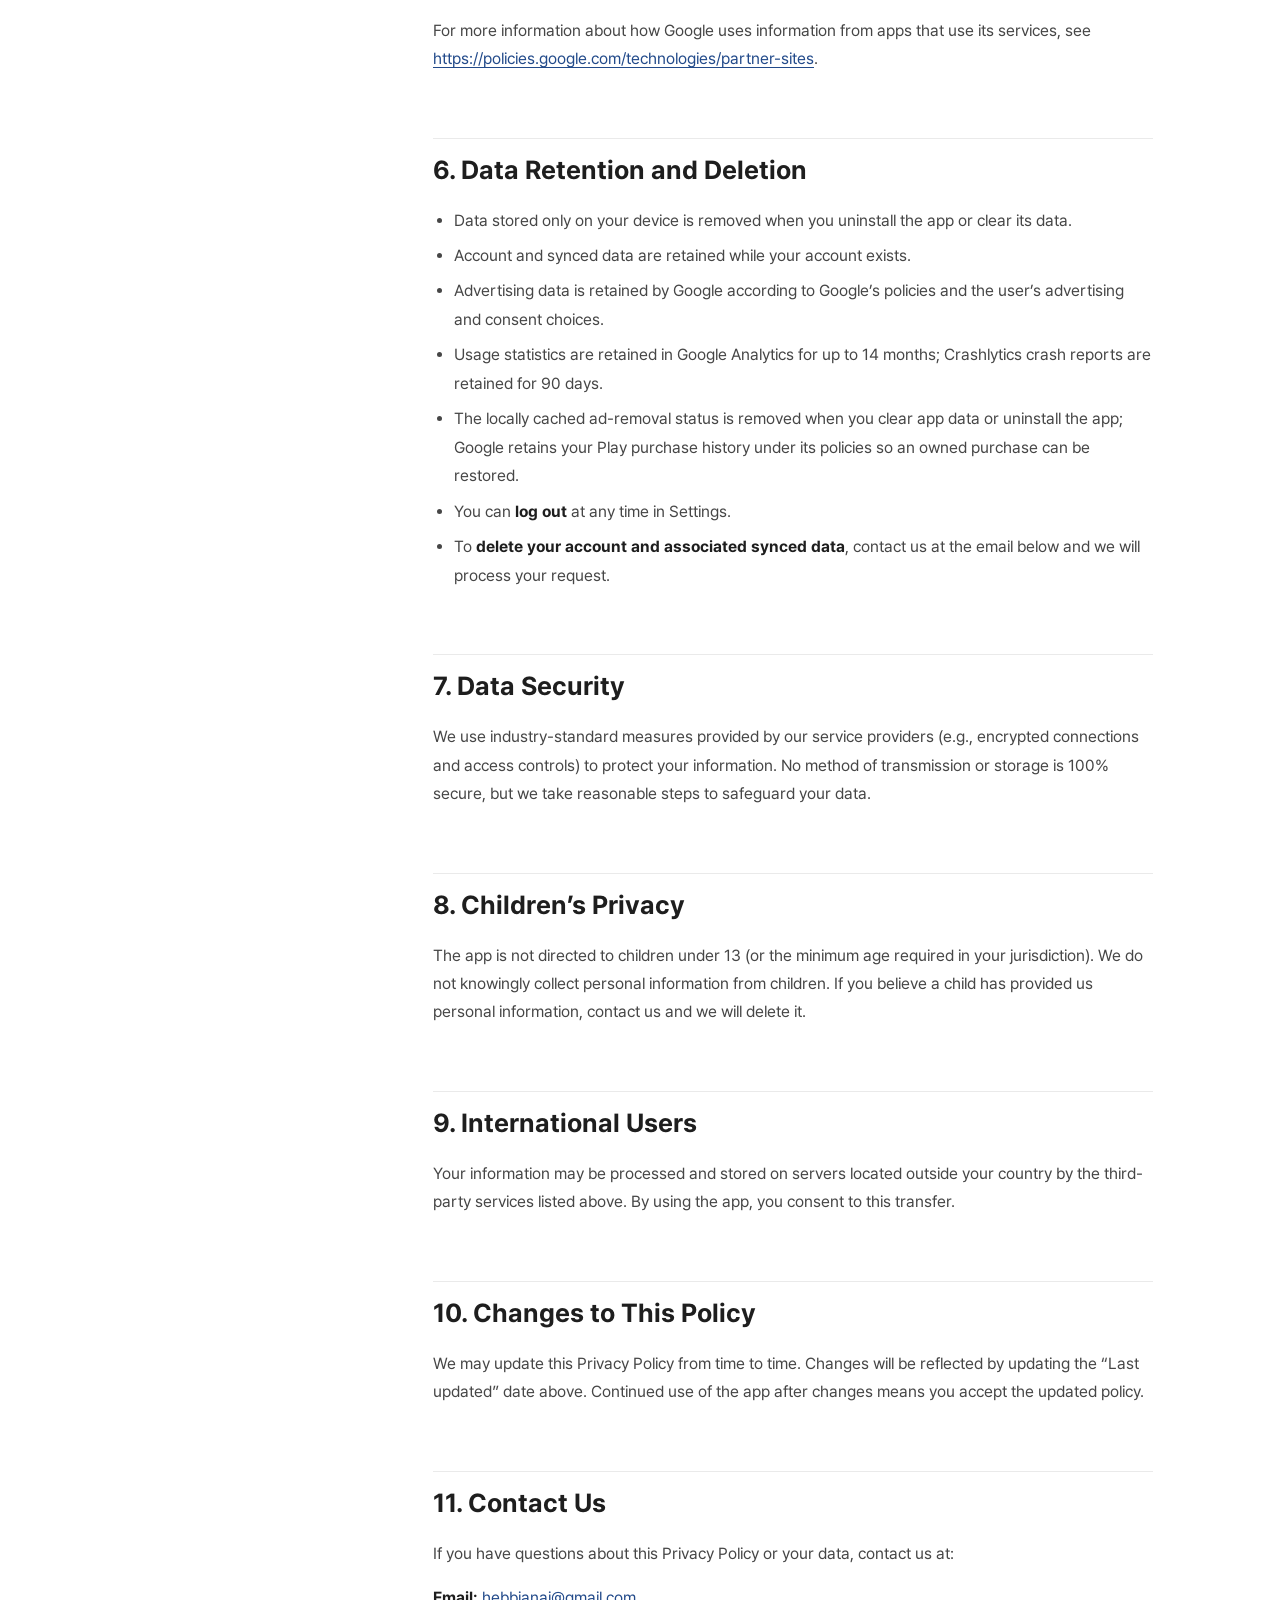
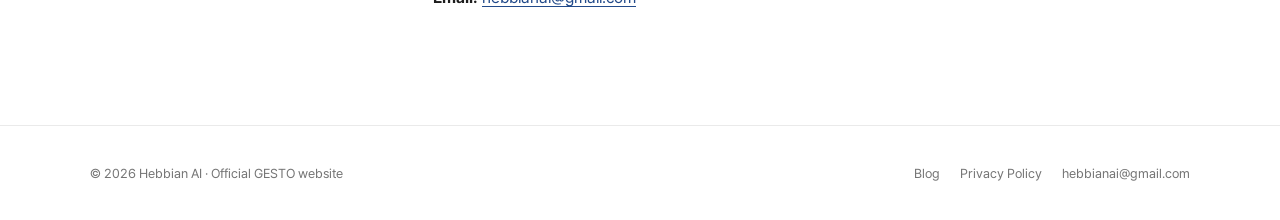
==== commit 7aa13600: "GESTO privacy policy: diagnostics off by default in the EEA, UK and Switzerland" ====
--- a/privacy/index.html
+++ b/privacy/index.html
@@ -46,7 +46,7 @@
 <li><strong>App instance identifiers</strong>: a Firebase app instance ID and a Crashlytics installation ID. Firebase Analytics in this app is configured <strong>not</strong> to collect the Android advertising ID and not to send ad-personalization signals.</li>
 <li><strong>Crash reports</strong>: the stack trace and device state at the time of a crash.</li>
 </ul>
-<p>You can turn this off at any time in <strong>Settings → Share usage &#x26; crash data</strong>. When it is off, the app stops sending usage events and crash reports.</p>
+<p>This is <strong>off by default in the European Economic Area, the United Kingdom and Switzerland</strong> (determined from your mobile network, SIM and device region settings), and is only turned on there if you enable it. Elsewhere it is on by default. You can turn it on or off at any time in <strong>Settings → Share usage &#x26; crash data</strong>. When it is off, the app does not send usage events or crash reports.</p>
 <h3 id="i-in-app-review">i. In-app review</h3>
 <p>The app may show Google Play’s in-app review prompt after you have used gestures for a while. The prompt and any rating or review you submit are handled by <strong>Google Play</strong>; the app does not receive your rating, review text, or identity.</p>
 <h2 id="2-what-we-do-not-collect">2. What We Do NOT Collect</h2>
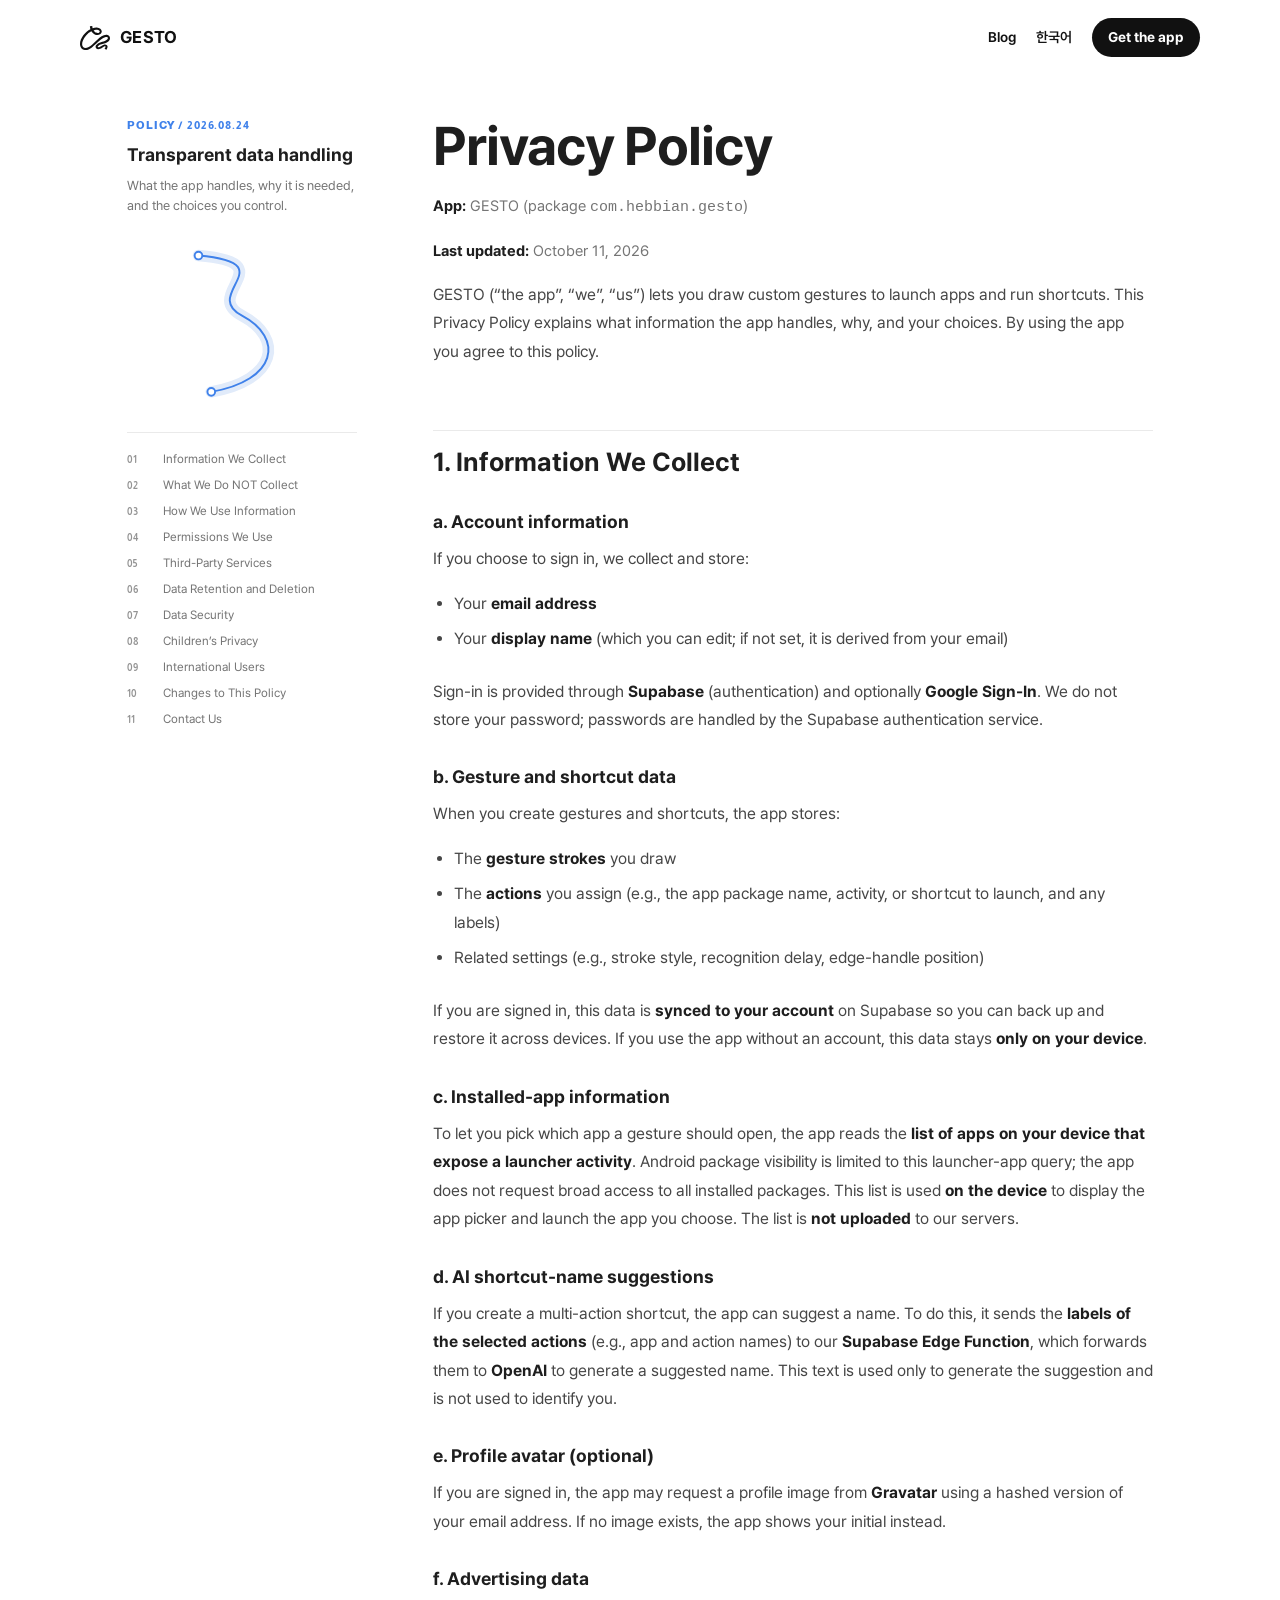
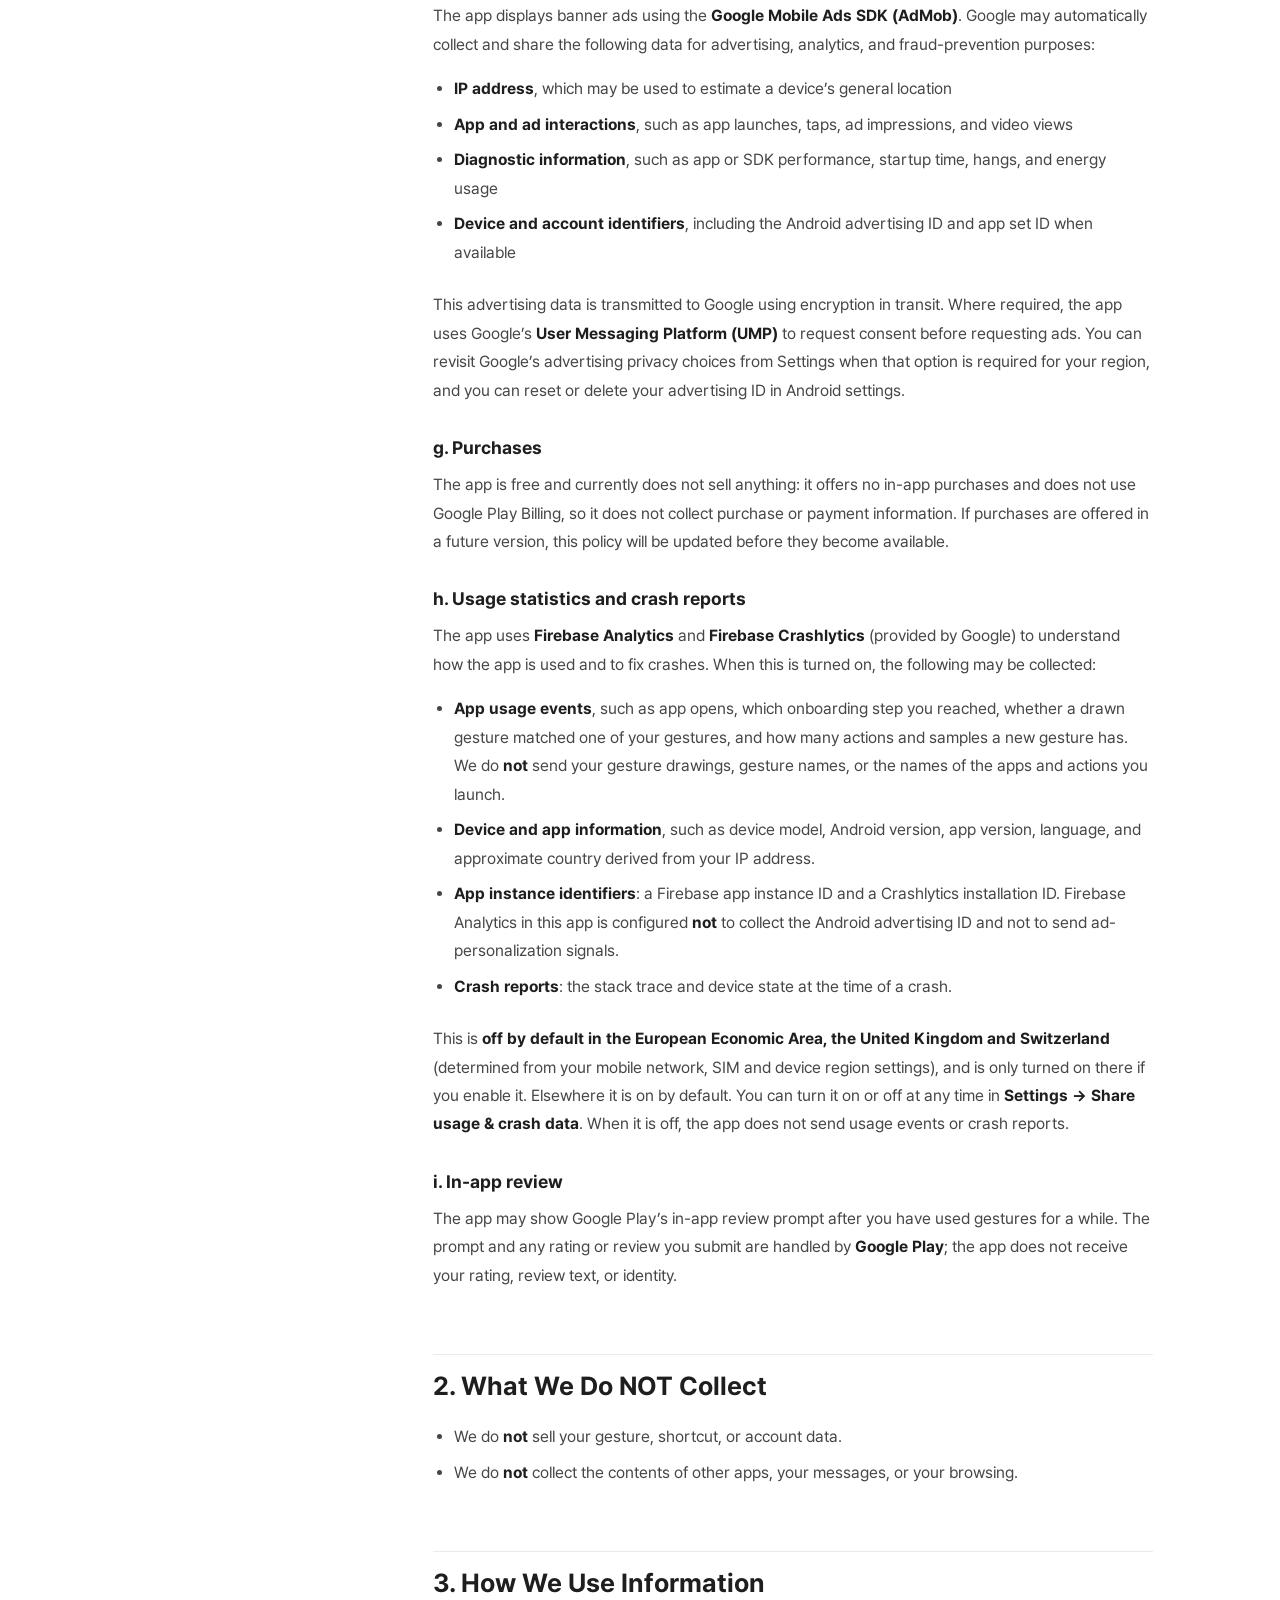
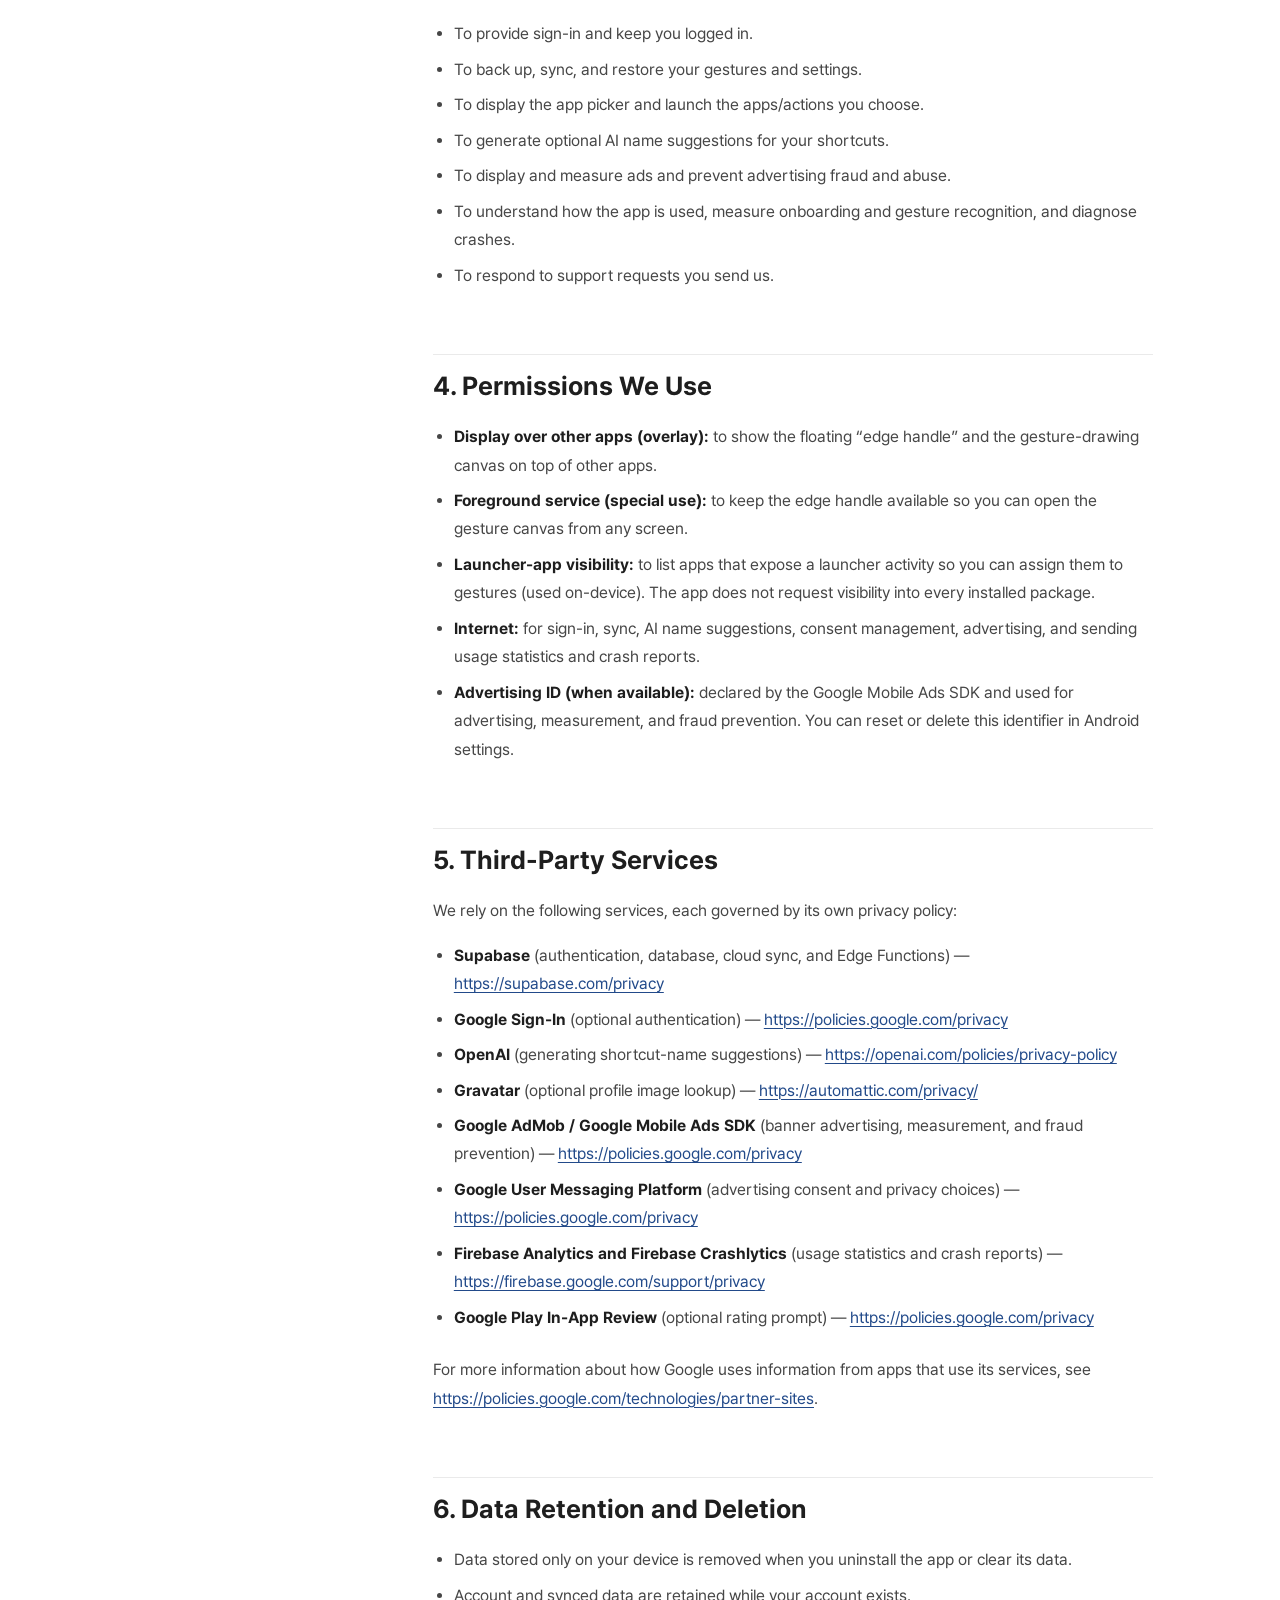
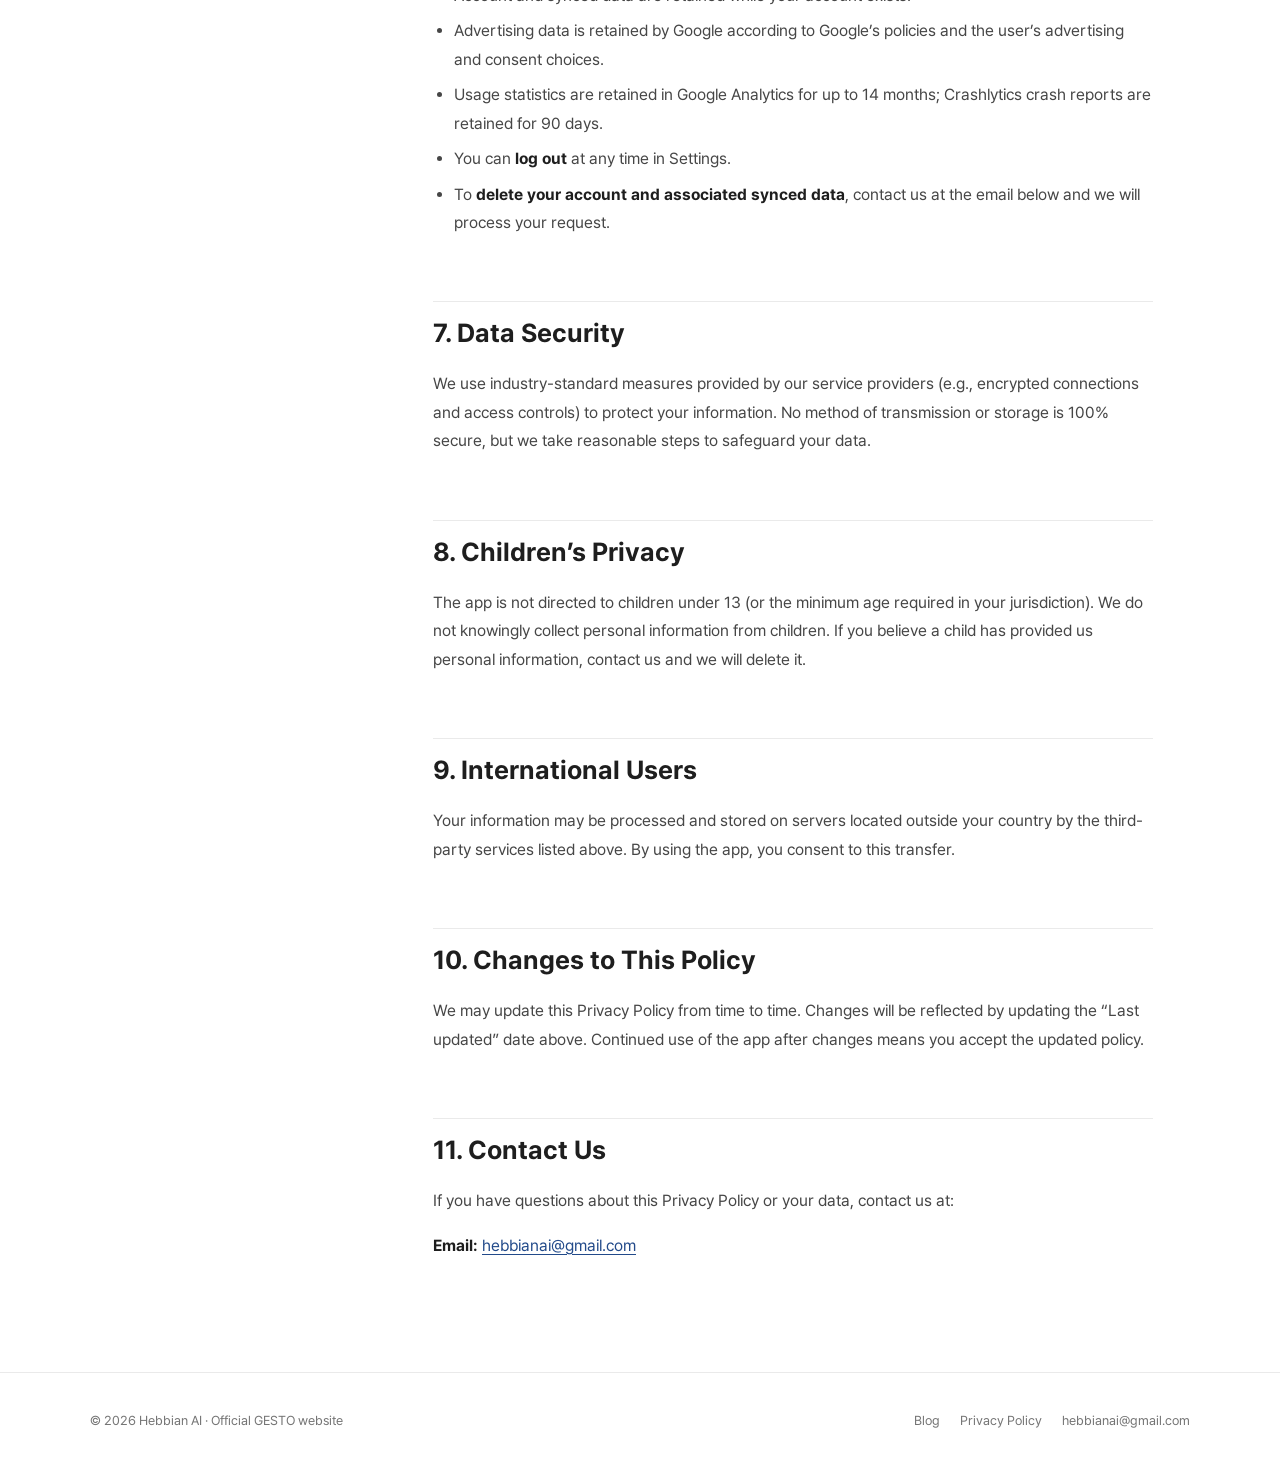
==== commit bd25afb2: "GESTO privacy policy: no in-app purchases" ====
--- a/privacy/index.html
+++ b/privacy/index.html
@@ -1,6 +1,6 @@
-<!DOCTYPE html><html lang="en"> <head><meta charset="utf-8"><meta name="viewport" content="width=device-width, initial-scale=1"><meta name="description" content="How GESTO handles account, gesture, advertising, and purchase data"><meta property="og:description" content="How GESTO handles account, gesture, advertising, and purchase data"><meta property="og:site_name" content="GESTO"><meta property="og:title" content="Privacy Policy | GESTO"><meta property="og:type" content="website"><meta property="og:url" content="https://hebbianai.github.io/privacy/"><link rel="canonical" href="https://hebbianai.github.io/privacy/"><link rel="icon" href="/favicon.svg" type="image/svg+xml"><title>Privacy Policy | GESTO</title><style>.policy-shell[data-astro-cid-fb3qbcs3]{max-width:1120px}.policy-grid[data-astro-cid-fb3qbcs3]{display:grid;grid-template-columns:230px minmax(0,720px);gap:76px;align-items:start;justify-content:center}.policy-rail[data-astro-cid-fb3qbcs3]{position:sticky;top:28px;display:grid;gap:28px}.policy-meta[data-astro-cid-fb3qbcs3]{display:grid;gap:8px}.policy-meta[data-astro-cid-fb3qbcs3] p[data-astro-cid-fb3qbcs3],.policy-meta[data-astro-cid-fb3qbcs3] strong[data-astro-cid-fb3qbcs3],.policy-meta[data-astro-cid-fb3qbcs3] span[data-astro-cid-fb3qbcs3]{margin:0}.policy-meta[data-astro-cid-fb3qbcs3] p[data-astro-cid-fb3qbcs3]{color:var(--sds-blue);font-family:Almarai,sans-serif;font-size:11px;font-weight:800;letter-spacing:.08em}.policy-meta[data-astro-cid-fb3qbcs3] strong[data-astro-cid-fb3qbcs3]{font-size:18px;line-height:26px}.policy-meta[data-astro-cid-fb3qbcs3] span[data-astro-cid-fb3qbcs3]{color:var(--sds-text-secondary);font-size:13px;line-height:20px}.gesture-trace[data-astro-cid-fb3qbcs3]{width:100%;height:160px;overflow:visible}.gesture-trace[data-astro-cid-fb3qbcs3] path[data-astro-cid-fb3qbcs3]{fill:none;stroke-linecap:round;stroke-linejoin:round}.trace-shadow[data-astro-cid-fb3qbcs3]{stroke:var(--sds-blue-soft);stroke-width:18}.trace-line[data-astro-cid-fb3qbcs3]{stroke:var(--sds-blue);stroke-width:3}.gesture-trace[data-astro-cid-fb3qbcs3] circle[data-astro-cid-fb3qbcs3]{fill:var(--sds-bg);stroke:var(--sds-blue);stroke-width:3}.policy-rail[data-astro-cid-fb3qbcs3] ol[data-astro-cid-fb3qbcs3]{display:grid;gap:9px;margin:0;padding:18px 0 0;border-top:1px solid var(--sds-border-subtle);list-style:none}.policy-rail[data-astro-cid-fb3qbcs3] a[data-astro-cid-fb3qbcs3]{display:grid;grid-template-columns:28px minmax(0,1fr);gap:8px;color:var(--sds-text-secondary);font-size:12px;line-height:17px;text-decoration:none}.policy-rail[data-astro-cid-fb3qbcs3] a[data-astro-cid-fb3qbcs3]:hover{color:var(--sds-text)}.policy-rail[data-astro-cid-fb3qbcs3] a[data-astro-cid-fb3qbcs3] span[data-astro-cid-fb3qbcs3]{color:var(--sds-text-tertiary);font-family:Almarai,sans-serif;font-size:10px;font-weight:700;letter-spacing:.04em}.policy-copy[data-astro-cid-fb3qbcs3]{min-width:0}.policy-copy[data-astro-cid-fb3qbcs3] h1{max-width:12ch;margin:0 0 18px;font-size:54px;font-weight:700;letter-spacing:-.02em;line-height:1.08}.policy-copy[data-astro-cid-fb3qbcs3] h1+p,.policy-copy[data-astro-cid-fb3qbcs3] h1+p+p{color:var(--sds-text-secondary);font-size:15px}.policy-copy[data-astro-cid-fb3qbcs3] h2{margin:64px 0 20px;padding-top:14px;border-top:1px solid var(--sds-border-subtle);scroll-margin-top:24px;font-size:26px;line-height:34px}.policy-copy[data-astro-cid-fb3qbcs3] h3{margin:30px 0 10px;font-size:18px;line-height:26px}.policy-copy[data-astro-cid-fb3qbcs3] p,.policy-copy[data-astro-cid-fb3qbcs3] li{color:#464646;font-size:16px;line-height:1.78}.policy-copy[data-astro-cid-fb3qbcs3] p{margin:0 0 16px}.policy-copy[data-astro-cid-fb3qbcs3] ul{display:grid;gap:7px;margin:0 0 24px;padding-left:1.3em}.policy-copy[data-astro-cid-fb3qbcs3] a{color:var(--sds-blue-strong);overflow-wrap:anywhere}.policy-copy[data-astro-cid-fb3qbcs3] strong{color:var(--sds-text)}@media(max-width:840px){.policy-grid[data-astro-cid-fb3qbcs3]{grid-template-columns:1fr;gap:44px}.policy-rail[data-astro-cid-fb3qbcs3]{position:static;grid-template-columns:minmax(0,1fr) 150px;align-items:end;padding-bottom:28px;border-bottom:1px solid var(--sds-border-subtle)}.gesture-trace[data-astro-cid-fb3qbcs3]{height:100px}.policy-rail[data-astro-cid-fb3qbcs3] ol[data-astro-cid-fb3qbcs3]{display:none}}@media(max-width:560px){.policy-rail[data-astro-cid-fb3qbcs3]{grid-template-columns:1fr}.gesture-trace[data-astro-cid-fb3qbcs3]{display:none}.policy-copy[data-astro-cid-fb3qbcs3] h1{font-size:40px;line-height:46px}.policy-copy[data-astro-cid-fb3qbcs3] h2{margin-top:48px;font-size:22px;line-height:30px}}
+<!DOCTYPE html><html lang="en"> <head><meta charset="utf-8"><meta name="viewport" content="width=device-width, initial-scale=1"><meta name="description" content="How GESTO handles account, gesture, advertising, and purchase data"><meta property="og:description" content="How GESTO handles account, gesture, advertising, and purchase data"><meta property="og:site_name" content="GESTO"><meta property="og:title" content="Privacy Policy | GESTO"><meta property="og:type" content="website"><meta property="og:url" content="https://usegesto.com/privacy/"><link rel="canonical" href="https://usegesto.com/privacy/"><link rel="icon" href="/favicon.svg" type="image/svg+xml"><link rel="apple-touch-icon" href="/apple-touch-icon.png"><title>Privacy Policy | GESTO</title><style>.policy-shell[data-astro-cid-fb3qbcs3]{max-width:1120px}.policy-grid[data-astro-cid-fb3qbcs3]{display:grid;grid-template-columns:230px minmax(0,720px);gap:76px;align-items:start;justify-content:center}.policy-rail[data-astro-cid-fb3qbcs3]{position:sticky;top:28px;display:grid;gap:28px}.policy-meta[data-astro-cid-fb3qbcs3]{display:grid;gap:8px}.policy-meta[data-astro-cid-fb3qbcs3] p[data-astro-cid-fb3qbcs3],.policy-meta[data-astro-cid-fb3qbcs3] strong[data-astro-cid-fb3qbcs3],.policy-meta[data-astro-cid-fb3qbcs3] span[data-astro-cid-fb3qbcs3]{margin:0}.policy-meta[data-astro-cid-fb3qbcs3] p[data-astro-cid-fb3qbcs3]{color:var(--sds-blue);font-family:Almarai,sans-serif;font-size:11px;font-weight:800;letter-spacing:.08em}.policy-meta[data-astro-cid-fb3qbcs3] strong[data-astro-cid-fb3qbcs3]{font-size:18px;line-height:26px}.policy-meta[data-astro-cid-fb3qbcs3] span[data-astro-cid-fb3qbcs3]{color:var(--sds-text-secondary);font-size:13px;line-height:20px}.gesture-trace[data-astro-cid-fb3qbcs3]{width:100%;height:160px;overflow:visible}.gesture-trace[data-astro-cid-fb3qbcs3] path[data-astro-cid-fb3qbcs3]{fill:none;stroke-linecap:round;stroke-linejoin:round}.trace-shadow[data-astro-cid-fb3qbcs3]{stroke:var(--sds-blue-soft);stroke-width:18}.trace-line[data-astro-cid-fb3qbcs3]{stroke:var(--sds-blue);stroke-width:3}.gesture-trace[data-astro-cid-fb3qbcs3] circle[data-astro-cid-fb3qbcs3]{fill:var(--sds-bg);stroke:var(--sds-blue);stroke-width:3}.policy-rail[data-astro-cid-fb3qbcs3] ol[data-astro-cid-fb3qbcs3]{display:grid;gap:9px;margin:0;padding:18px 0 0;border-top:1px solid var(--sds-border-subtle);list-style:none}.policy-rail[data-astro-cid-fb3qbcs3] a[data-astro-cid-fb3qbcs3]{display:grid;grid-template-columns:28px minmax(0,1fr);gap:8px;color:var(--sds-text-secondary);font-size:12px;line-height:17px;text-decoration:none}.policy-rail[data-astro-cid-fb3qbcs3] a[data-astro-cid-fb3qbcs3]:hover{color:var(--sds-text)}.policy-rail[data-astro-cid-fb3qbcs3] a[data-astro-cid-fb3qbcs3] span[data-astro-cid-fb3qbcs3]{color:var(--sds-text-tertiary);font-family:Almarai,sans-serif;font-size:10px;font-weight:700;letter-spacing:.04em}.policy-copy[data-astro-cid-fb3qbcs3]{min-width:0}.policy-copy[data-astro-cid-fb3qbcs3] h1{max-width:12ch;margin:0 0 18px;font-size:54px;font-weight:700;letter-spacing:-.02em;line-height:1.08}.policy-copy[data-astro-cid-fb3qbcs3] h1+p,.policy-copy[data-astro-cid-fb3qbcs3] h1+p+p{color:var(--sds-text-secondary);font-size:15px}.policy-copy[data-astro-cid-fb3qbcs3] h2{margin:64px 0 20px;padding-top:14px;border-top:1px solid var(--sds-border-subtle);scroll-margin-top:24px;font-size:26px;line-height:34px}.policy-copy[data-astro-cid-fb3qbcs3] h3{margin:30px 0 10px;font-size:18px;line-height:26px}.policy-copy[data-astro-cid-fb3qbcs3] p,.policy-copy[data-astro-cid-fb3qbcs3] li{color:#464646;font-size:16px;line-height:1.78}.policy-copy[data-astro-cid-fb3qbcs3] p{margin:0 0 16px}.policy-copy[data-astro-cid-fb3qbcs3] ul{display:grid;gap:7px;margin:0 0 24px;padding-left:1.3em}.policy-copy[data-astro-cid-fb3qbcs3] a{color:var(--sds-blue-strong);overflow-wrap:anywhere}.policy-copy[data-astro-cid-fb3qbcs3] strong{color:var(--sds-text)}@media(max-width:840px){.policy-grid[data-astro-cid-fb3qbcs3]{grid-template-columns:1fr;gap:44px}.policy-rail[data-astro-cid-fb3qbcs3]{position:static;grid-template-columns:minmax(0,1fr) 150px;align-items:end;padding-bottom:28px;border-bottom:1px solid var(--sds-border-subtle)}.gesture-trace[data-astro-cid-fb3qbcs3]{height:100px}.policy-rail[data-astro-cid-fb3qbcs3] ol[data-astro-cid-fb3qbcs3]{display:none}}@media(max-width:560px){.policy-rail[data-astro-cid-fb3qbcs3]{grid-template-columns:1fr}.gesture-trace[data-astro-cid-fb3qbcs3]{display:none}.policy-copy[data-astro-cid-fb3qbcs3] h1{font-size:40px;line-height:46px}.policy-copy[data-astro-cid-fb3qbcs3] h2{margin-top:48px;font-size:22px;line-height:30px}}
 </style>
-<link rel="stylesheet" href="/_astro/BaseLayout.LfLrby8s.css"></head> <body>  <main class="sds-page" data-astro-cid-fb3qbcs3> <div class="sds-shell policy-shell" data-astro-cid-fb3qbcs3> <header class="sds-topbar" data-astro-cid-fb3qbcs3> <a class="sds-brand" href="/" data-astro-cid-fb3qbcs3> <span class="sds-brand-mark" data-astro-cid-fb3qbcs3>G</span> <span data-astro-cid-fb3qbcs3>GESTO</span> </a> <nav class="sds-actions" aria-label="Primary" data-astro-cid-fb3qbcs3> <a class="sds-secondary" href="/" data-astro-cid-fb3qbcs3>Product</a> <a class="sds-secondary" href="/en/blog" data-astro-cid-fb3qbcs3>Blog</a> </nav> </header> <div class="policy-grid" data-astro-cid-fb3qbcs3> <aside class="policy-rail" aria-label="Privacy policy sections" data-astro-cid-fb3qbcs3> <div class="policy-meta" data-astro-cid-fb3qbcs3> <p data-astro-cid-fb3qbcs3>POLICY / 2026.08.24</p> <strong data-astro-cid-fb3qbcs3>Transparent data handling</strong> <span data-astro-cid-fb3qbcs3>What the app handles, why it is needed, and the choices you control.</span> </div> <svg class="gesture-trace" viewBox="0 0 180 250" aria-hidden="true" data-astro-cid-fb3qbcs3> <path class="trace-shadow" d="M22 18 C158 30 25 78 90 112 C156 147 145 213 42 231" data-astro-cid-fb3qbcs3></path> <path class="trace-line" d="M22 18 C158 30 25 78 90 112 C156 147 145 213 42 231" data-astro-cid-fb3qbcs3></path> <circle cx="22" cy="18" r="6" data-astro-cid-fb3qbcs3></circle> <circle cx="42" cy="231" r="6" data-astro-cid-fb3qbcs3></circle> </svg> <ol data-astro-cid-fb3qbcs3> <li data-astro-cid-fb3qbcs3> <a href="#1-information-we-collect" data-astro-cid-fb3qbcs3> <span data-astro-cid-fb3qbcs3>01</span> Information We Collect </a> </li><li data-astro-cid-fb3qbcs3> <a href="#2-what-we-do-not-collect" data-astro-cid-fb3qbcs3> <span data-astro-cid-fb3qbcs3>02</span> What We Do NOT Collect </a> </li><li data-astro-cid-fb3qbcs3> <a href="#3-how-we-use-information" data-astro-cid-fb3qbcs3> <span data-astro-cid-fb3qbcs3>03</span> How We Use Information </a> </li><li data-astro-cid-fb3qbcs3> <a href="#4-permissions-we-use" data-astro-cid-fb3qbcs3> <span data-astro-cid-fb3qbcs3>04</span> Permissions We Use </a> </li><li data-astro-cid-fb3qbcs3> <a href="#5-third-party-services" data-astro-cid-fb3qbcs3> <span data-astro-cid-fb3qbcs3>05</span> Third-Party Services </a> </li><li data-astro-cid-fb3qbcs3> <a href="#6-data-retention-and-deletion" data-astro-cid-fb3qbcs3> <span data-astro-cid-fb3qbcs3>06</span> Data Retention and Deletion </a> </li><li data-astro-cid-fb3qbcs3> <a href="#7-data-security" data-astro-cid-fb3qbcs3> <span data-astro-cid-fb3qbcs3>07</span> Data Security </a> </li><li data-astro-cid-fb3qbcs3> <a href="#8-childrens-privacy" data-astro-cid-fb3qbcs3> <span data-astro-cid-fb3qbcs3>08</span> Children’s Privacy </a> </li><li data-astro-cid-fb3qbcs3> <a href="#9-international-users" data-astro-cid-fb3qbcs3> <span data-astro-cid-fb3qbcs3>09</span> International Users </a> </li><li data-astro-cid-fb3qbcs3> <a href="#10-changes-to-this-policy" data-astro-cid-fb3qbcs3> <span data-astro-cid-fb3qbcs3>10</span> Changes to This Policy </a> </li><li data-astro-cid-fb3qbcs3> <a href="#11-contact-us" data-astro-cid-fb3qbcs3> <span data-astro-cid-fb3qbcs3>11</span> Contact Us </a> </li> </ol> </aside> <article class="policy-copy" data-astro-cid-fb3qbcs3><h1 id="privacy-policy">Privacy Policy</h1>
+<link rel="stylesheet" href="/_astro/SiteHeader.Lnybmshk.css"></head> <body>  <header class="site-header" data-testid="site-header" data-astro-cid-ctg3m53h> <a class="site-header-brand" href="/" data-astro-cid-ctg3m53h> <svg class="site-header-logo" viewBox="0 0 110 88" fill="currentColor" xmlns="http://www.w3.org/2000/svg" role="presentation" aria-hidden="true"> <path d="M96.8853 87.5004L89.836 83.6459C89.836 83.6459 92.3344 80.3907 93.2993 77.9446C93.8322 76.5938 93.9215 75.3704 93.2056 74.7354C92.6487 74.2416 91.4921 74.1033 90.403 74.5387C87.7834 75.5859 83.4996 78.9263 80.2127 80.7614C73.9714 84.2379 63.6751 87.5805 59.0631 81.4896C55.1235 76.1285 57.4977 70.05 63.4449 65.602C73.3746 57.6731 89.828 58.9205 99.5188 49.6C105.067 43.9337 101.838 38.8259 94.2352 40.5096C82.03 43.2834 69.0669 56.2283 59.0682 64.7376C46.4884 75.3915 34.1511 90.2407 17.1626 87.7159C12.4933 87.0219 8.66765 85.2422 5.83817 82.298C2.96586 79.3093 1.10277 75.2502 0.357102 70.4316C-3.03145 48.3263 18.3149 20.8643 38.1212 11.4681C37.3066 8.67459 36.7453 5.64227 36.4498 2.43227L36.301 0.812697L45.0668 0L45.2163 1.61957C45.432 3.95061 45.8124 6.14766 46.3497 8.17503C51.9259 6.40545 56.2961 5.44274 61.5535 5.64373C73.546 6.33481 81.9371 13.9921 79.2543 23.2434C76.1598 33.9148 64.1311 34.7443 55.7537 31.8357C52.3303 30.5715 46.1 27.3302 41.5737 19.6009C26.6799 26.8904 15.7606 41.6653 10.8255 53.5899C6.59836 63.6642 7.00859 72.1589 11.3367 76.8101C14.9808 80.7272 21.4028 82.0008 30.173 78.3692C39.8493 73.8673 46.8565 65.342 54.6203 58.3329C57.9486 55.2139 60.9582 52.3294 64.5733 49.166C74.3134 41.1497 87.7021 29.5717 101.165 33.1159C104.574 34.1122 107.804 36.7971 109.195 40.4848C113.209 51.915 101.38 60.2131 92.1238 63.6474C83.7791 67.065 73.8161 67.0759 66.5823 72.9876C64.4738 74.5198 63.9488 77.7509 67.2103 77.9337C70.1436 77.9934 74.4005 75.6799 77.1683 74.1054C81.2103 71.8887 85.0309 69.0603 89.576 68.0743C94.506 66.7118 99.8339 69.3385 100.872 74.4455C102.075 80.3638 96.8832 87.5004 96.8832 87.5004M49.9075 16.2962C53.0491 21.0944 56.9568 23.3796 58.8243 24.2455C73.188 30.4929 78.5442 14.8062 62.7813 13.5726C57.314 13.4037 51.7923 15.2009 49.9082 16.2962H49.9075Z"></path> </svg> <span data-astro-cid-ctg3m53h>GESTO</span> </a> <nav class="site-header-nav" aria-label="Primary" data-astro-cid-ctg3m53h> <a class="site-header-link is-blog" href="/en/blog" data-astro-cid-ctg3m53h>Blog</a> <a class="site-header-link" href="/ko/" hreflang="ko" lang="ko" data-astro-cid-ctg3m53h>한국어</a> <a class="site-header-get" href="https://play.google.com/store/apps/details?id=com.hebbian.gesto" data-testid="get-app" data-astro-cid-ctg3m53h>Get the app</a> </nav> </header> <main class="sds-page" data-astro-cid-fb3qbcs3> <div class="sds-shell policy-shell" data-astro-cid-fb3qbcs3> <div class="policy-grid" data-astro-cid-fb3qbcs3> <aside class="policy-rail" aria-label="Privacy policy sections" data-astro-cid-fb3qbcs3> <div class="policy-meta" data-astro-cid-fb3qbcs3> <p data-astro-cid-fb3qbcs3>POLICY / 2026.08.24</p> <strong data-astro-cid-fb3qbcs3>Transparent data handling</strong> <span data-astro-cid-fb3qbcs3>What the app handles, why it is needed, and the choices you control.</span> </div> <svg class="gesture-trace" viewBox="0 0 180 250" aria-hidden="true" data-astro-cid-fb3qbcs3> <path class="trace-shadow" d="M22 18 C158 30 25 78 90 112 C156 147 145 213 42 231" data-astro-cid-fb3qbcs3></path> <path class="trace-line" d="M22 18 C158 30 25 78 90 112 C156 147 145 213 42 231" data-astro-cid-fb3qbcs3></path> <circle cx="22" cy="18" r="6" data-astro-cid-fb3qbcs3></circle> <circle cx="42" cy="231" r="6" data-astro-cid-fb3qbcs3></circle> </svg> <ol data-astro-cid-fb3qbcs3> <li data-astro-cid-fb3qbcs3> <a href="#1-information-we-collect" data-astro-cid-fb3qbcs3> <span data-astro-cid-fb3qbcs3>01</span> Information We Collect </a> </li><li data-astro-cid-fb3qbcs3> <a href="#2-what-we-do-not-collect" data-astro-cid-fb3qbcs3> <span data-astro-cid-fb3qbcs3>02</span> What We Do NOT Collect </a> </li><li data-astro-cid-fb3qbcs3> <a href="#3-how-we-use-information" data-astro-cid-fb3qbcs3> <span data-astro-cid-fb3qbcs3>03</span> How We Use Information </a> </li><li data-astro-cid-fb3qbcs3> <a href="#4-permissions-we-use" data-astro-cid-fb3qbcs3> <span data-astro-cid-fb3qbcs3>04</span> Permissions We Use </a> </li><li data-astro-cid-fb3qbcs3> <a href="#5-third-party-services" data-astro-cid-fb3qbcs3> <span data-astro-cid-fb3qbcs3>05</span> Third-Party Services </a> </li><li data-astro-cid-fb3qbcs3> <a href="#6-data-retention-and-deletion" data-astro-cid-fb3qbcs3> <span data-astro-cid-fb3qbcs3>06</span> Data Retention and Deletion </a> </li><li data-astro-cid-fb3qbcs3> <a href="#7-data-security" data-astro-cid-fb3qbcs3> <span data-astro-cid-fb3qbcs3>07</span> Data Security </a> </li><li data-astro-cid-fb3qbcs3> <a href="#8-childrens-privacy" data-astro-cid-fb3qbcs3> <span data-astro-cid-fb3qbcs3>08</span> Children’s Privacy </a> </li><li data-astro-cid-fb3qbcs3> <a href="#9-international-users" data-astro-cid-fb3qbcs3> <span data-astro-cid-fb3qbcs3>09</span> International Users </a> </li><li data-astro-cid-fb3qbcs3> <a href="#10-changes-to-this-policy" data-astro-cid-fb3qbcs3> <span data-astro-cid-fb3qbcs3>10</span> Changes to This Policy </a> </li><li data-astro-cid-fb3qbcs3> <a href="#11-contact-us" data-astro-cid-fb3qbcs3> <span data-astro-cid-fb3qbcs3>11</span> Contact Us </a> </li> </ol> </aside> <article class="policy-copy" data-astro-cid-fb3qbcs3><h1 id="privacy-policy">Privacy Policy</h1>
 <p><strong>App:</strong> GESTO (package <code>com.hebbian.gesto</code>)</p>
 <p><strong>Last updated:</strong> October 11, 2026</p>
 <p>GESTO (“the app”, “we”, “us”) lets you draw custom gestures to launch apps and run shortcuts. This Privacy Policy explains what information the app handles, why, and your choices. By using the app you agree to this policy.</p>
@@ -35,9 +35,8 @@
 <li><strong>Device and account identifiers</strong>, including the Android advertising ID and app set ID when available</li>
 </ul>
 <p>This advertising data is transmitted to Google using encryption in transit. Where required, the app uses Google’s <strong>User Messaging Platform (UMP)</strong> to request consent before requesting ads. You can revisit Google’s advertising privacy choices from Settings when that option is required for your region, and you can reset or delete your advertising ID in Android settings.</p>
-<h3 id="g-purchase-data">g. Purchase data</h3>
-<p>If you buy the optional permanent ad-removal upgrade, <strong>Google Play Billing</strong> processes the payment. The app receives the product identifier, purchase status, purchase token, acknowledgement status, and related transaction metadata needed to complete, restore, and prevent duplicate purchases. The app stores the last Google Play-confirmed ad-removal status on your device so ads remain hidden while ownership is refreshed.</p>
-<p>We do not receive or store your full payment-card or bank-account details. Google processes payment details and retains purchase records under its own policies.</p>
+<h3 id="g-purchases">g. Purchases</h3>
+<p>The app is free and currently does not sell anything: it offers no in-app purchases and does not use Google Play Billing, so it does not collect purchase or payment information. If purchases are offered in a future version, this policy will be updated before they become available.</p>
 <h3 id="h-usage-statistics-and-crash-reports">h. Usage statistics and crash reports</h3>
 <p>The app uses <strong>Firebase Analytics</strong> and <strong>Firebase Crashlytics</strong> (provided by Google) to understand how the app is used and to fix crashes. When this is turned on, the following may be collected:</p>
 <ul>
@@ -61,7 +60,6 @@
 <li>To display the app picker and launch the apps/actions you choose.</li>
 <li>To generate optional AI name suggestions for your shortcuts.</li>
 <li>To display and measure ads and prevent advertising fraud and abuse.</li>
-<li>To process, acknowledge, and restore the optional ad-removal purchase.</li>
 <li>To understand how the app is used, measure onboarding and gesture recognition, and diagnose crashes.</li>
 <li>To respond to support requests you send us.</li>
 </ul>
@@ -70,7 +68,7 @@
 <li><strong>Display over other apps (overlay):</strong> to show the floating “edge handle” and the gesture-drawing canvas on top of other apps.</li>
 <li><strong>Foreground service (special use):</strong> to keep the edge handle available so you can open the gesture canvas from any screen.</li>
 <li><strong>Launcher-app visibility:</strong> to list apps that expose a launcher activity so you can assign them to gestures (used on-device). The app does not request visibility into every installed package.</li>
-<li><strong>Internet:</strong> for sign-in, sync, AI name suggestions, consent management, advertising, Google Play purchase processing and restoration, and sending usage statistics and crash reports.</li>
+<li><strong>Internet:</strong> for sign-in, sync, AI name suggestions, consent management, advertising, and sending usage statistics and crash reports.</li>
 <li><strong>Advertising ID (when available):</strong> declared by the Google Mobile Ads SDK and used for advertising, measurement, and fraud prevention. You can reset or delete this identifier in Android settings.</li>
 </ul>
 <h2 id="5-third-party-services">5. Third-Party Services</h2>
@@ -82,7 +80,6 @@
 <li><strong>Gravatar</strong> (optional profile image lookup) — <a href="https://automattic.com/privacy/">https://automattic.com/privacy/</a></li>
 <li><strong>Google AdMob / Google Mobile Ads SDK</strong> (banner advertising, measurement, and fraud prevention) — <a href="https://policies.google.com/privacy">https://policies.google.com/privacy</a></li>
 <li><strong>Google User Messaging Platform</strong> (advertising consent and privacy choices) — <a href="https://policies.google.com/privacy">https://policies.google.com/privacy</a></li>
-<li><strong>Google Play Billing</strong> (processing and restoring the optional ad-removal purchase) — <a href="https://policies.google.com/privacy">https://policies.google.com/privacy</a></li>
 <li><strong>Firebase Analytics and Firebase Crashlytics</strong> (usage statistics and crash reports) — <a href="https://firebase.google.com/support/privacy">https://firebase.google.com/support/privacy</a></li>
 <li><strong>Google Play In-App Review</strong> (optional rating prompt) — <a href="https://policies.google.com/privacy">https://policies.google.com/privacy</a></li>
 </ul>
@@ -93,7 +90,6 @@
 <li>Account and synced data are retained while your account exists.</li>
 <li>Advertising data is retained by Google according to Google’s policies and the user’s advertising and consent choices.</li>
 <li>Usage statistics are retained in Google Analytics for up to 14 months; Crashlytics crash reports are retained for 90 days.</li>
-<li>The locally cached ad-removal status is removed when you clear app data or uninstall the app; Google retains your Play purchase history under its policies so an owned purchase can be restored.</li>
 <li>You can <strong>log out</strong> at any time in Settings.</li>
 <li>To <strong>delete your account and associated synced data</strong>, contact us at the email below and we will process your request.</li>
 </ul>
@@ -107,4 +103,4 @@
 <p>We may update this Privacy Policy from time to time. Changes will be reflected by updating the “Last updated” date above. Continued use of the app after changes means you accept the updated policy.</p>
 <h2 id="11-contact-us">11. Contact Us</h2>
 <p>If you have questions about this Privacy Policy or your data, contact us at:</p>
-<p><strong>Email:</strong> <a href="mailto:hebbianai@gmail.com">hebbianai@gmail.com</a></p></article> </div> </div> </main>  <footer class="site-footer"> <div class="site-footer-inner"> <span>© 2026 Hebbian AI · Official GESTO website</span> <nav aria-label="Footer navigation"> <a href="/en/blog">Blog</a> <a href="/privacy/">Privacy Policy</a> <a href="mailto:hebbianai@gmail.com">hebbianai@gmail.com</a> </nav> </div> </footer></body></html>+<p><strong>Email:</strong> <a href="mailto:hebbianai@gmail.com">hebbianai@gmail.com</a></p></article> </div> </div> </main>  <footer class="site-footer" data-testid="site-footer"> <div class="site-footer-inner"> <span>© 2026 Hebbian AI · Official GESTO website</span> <nav aria-label="Footer"> <a href="/en/blog">Blog</a> <a href="/privacy/">Privacy Policy</a> <a href="mailto:hebbianai@gmail.com">hebbianai@gmail.com</a> </nav> </div> </footer></body></html>
--- a/_astro/SiteHeader.Lnybmshk.css
+++ b/_astro/SiteHeader.Lnybmshk.css
@@ -0,0 +1 @@
+@font-face{font-family:Pretendard;font-style:normal;font-weight:400;font-display:swap;src:url(/fonts/pretendard-regular.core.woff2) format("woff2");unicode-range:U+0020-007E,U+00A0-00FF,U+2000-206F,U+20A9,U+2190-21FF,U+AC00,U+AC04,U+AC19,U+AC1C,U+AC80,U+AC83,U+AC8C,U+ACA8,U+ACB0,U+ACB9,U+ACBD,U+ACC4,U+ACE0,U+ACF5,U+ACFC,U+AD00,U+AD50,U+AD6D,U+ADF8,U+AE00,U+AE08,U+AE30,U+AE4C,U+AF34,U+AFC8,U+B05D,U+B098,U+B0B4,U+B0B8,U+B118,U+B141,U+B178-B179,U+B208,U+B274,U+B294,U+B298,U+B2A5,U+B2C8,U+B2E4,U+B2E8,U+B2EB,U+B2F9,U+B300,U+B354,U+B358,U+B36E,U+B370,U+B3C4,U+B3D9,U+B418,U+B41C,U+B429,U+B450,U+B454,U+B4A4,U+B4DC,U+B4E0,U+B4E4,U+B4F1,U+B529,U+B54C,U+B5A4,U+B73B,U+B77C,U+B78D,U+B79C,U+B7A8,U+B7EC,U+B7F0,U+B808,U+B824-B825,U+B85C-B85D,U+B864,U+B8E8,U+B974,U+B978,U+B97C,U+B9AC,U+B9B0,U+B9B4,U+B9BD,U+B9C8-B9C9,U+B9CC,U+B9CE,U+B9DE,U+BA38,U+BA3C,U+BA54,U+BA74,U+BA87,U+BAA8-BAA9,U+BB38,U+BBAC,U+BC14,U+BC18,U+BC1B,U+BC29,U+BC88,U+BC95,U+BCC4,U+BCF4-BCF5,U+BCF8,U+BD05,U+BE14,U+BE60,U+C0AC,U+C0B0,U+C0B4,U+C0C1,U+C0C8-C0C9,U+C0DD,U+C11C,U+C120,U+C124,U+C131,U+C18C,U+C190,U+C218,U+C21C,U+C220,U+C2A4,U+C2AC,U+C2B5,U+C2DC-C2DD,U+C2E4,U+C4F4,U+C4F8,U+C544,U+C548,U+C54A,U+C54C,U+C571,U+C587,U+C5B4,U+C5B8,U+C5C5-C5C6,U+C5D0,U+C5EC,U+C5F0,U+C5F4,U+C601,U+C606,U+C608,U+C628,U+C62C,U+C640,U+C65C,U+C694,U+C6A9,U+C6B0,U+C6B4,U+C6B8,U+C6CC,U+C6D0,U+C6D4,U+C6F9,U+C704,U+C73C,U+C740,U+C744,U+C74C,U+C758,U+C774-C775,U+C778,U+C77C-C77D,U+C785,U+C788,U+C790-C791,U+C7A5,U+C7AC,U+C800-C801,U+C804,U+C808,U+C810,U+C815,U+C81C,U+C8FC,U+C900,U+C904,U+C911,U+C9C0-C9C1,U+C9DD,U+C9E7,U+CC28,U+CC30,U+CC3E,U+CC98,U+CCAB,U+CCB4,U+CCD0,U+CD2C,U+CD95,U+CD9C,U+CE58,U+CE5C,U+CE68,U+D06C,U+D07C,U+D0A4,U+D0DD,U+D0ED,U+D130,U+D14D,U+D1A0,U+D1B1,U+D2B8,U+D2F4,U+D398,U+D3B8,U+D3EC-D3ED,U+D3F0,U+D504,U+D50C,U+D544,U+D558,U+D55C,U+D560,U+D569,U+D574,U+D578,U+D589,U+D604,U+D648,U+D654-D655,U+D658,U+D68D,U+D6C4,U+D734,U+D788,U+D78C}@font-face{font-family:Pretendard;font-style:normal;font-weight:400;font-display:swap;src:url(/fonts/pretendard-regular.ext.woff2) format("woff2");unicode-range:U+2460-24FF,U+3000-303F,U+3131-318E,U+FF01-FF5E,U+AC01-AC03,U+AC05-AC18,U+AC1A-AC1B,U+AC1D-AC7F,U+AC81-AC82,U+AC84-AC8B,U+AC8D-ACA7,U+ACA9-ACAF,U+ACB1-ACB8,U+ACBA-ACBC,U+ACBE-ACC3,U+ACC5-ACDF,U+ACE1-ACF4,U+ACF6-ACFB,U+ACFD-ACFF,U+AD01-AD4F,U+AD51-AD6C,U+AD6E-ADF7,U+ADF9-ADFF,U+AE01-AE07,U+AE09-AE2F,U+AE31-AE4B,U+AE4D-AF33,U+AF35-AFC7,U+AFC9-B05C,U+B05E-B097,U+B099-B0B3,U+B0B5-B0B7,U+B0B9-B117,U+B119-B140,U+B142-B177,U+B17A-B207,U+B209-B273,U+B275-B293,U+B295-B297,U+B299-B2A4,U+B2A6-B2C7,U+B2C9-B2E3,U+B2E5-B2E7,U+B2E9-B2EA,U+B2EC-B2F8,U+B2FA-B2FF,U+B301-B353,U+B355-B357,U+B359-B36D,U+B36F,U+B371-B3C3,U+B3C5-B3D8,U+B3DA-B417,U+B419-B41B,U+B41D-B428,U+B42A-B44F,U+B451-B453,U+B455-B4A3,U+B4A5-B4DB,U+B4DD-B4DF,U+B4E1-B4E3,U+B4E5-B4F0,U+B4F2-B528,U+B52A-B54B,U+B54D-B5A3,U+B5A5-B73A,U+B73C-B77B,U+B77D-B78C,U+B78E-B79B,U+B79D-B7A7,U+B7A9-B7EB,U+B7ED-B7EF,U+B7F1-B807,U+B809-B823,U+B826-B85B,U+B85E-B863,U+B865-B8E7,U+B8E9-B973,U+B975-B977,U+B979-B97B,U+B97D-B9AB,U+B9AD-B9AF,U+B9B1-B9B3,U+B9B5-B9BC,U+B9BE-B9C7,U+B9CA-B9CB,U+B9CD,U+B9CF-B9DD,U+B9DF-BA37,U+BA39-BA3B,U+BA3D-BA53,U+BA55-BA73,U+BA75-BA86,U+BA88-BAA7,U+BAAA-BB37,U+BB39-BBAB,U+BBAD-BC13,U+BC15-BC17,U+BC19-BC1A,U+BC1C-BC28,U+BC2A-BC87,U+BC89-BC94,U+BC96-BCC3,U+BCC5-BCF3,U+BCF6-BCF7,U+BCF9-BD04,U+BD06-BE13,U+BE15-BE5F,U+BE61-C0AB,U+C0AD-C0AF,U+C0B1-C0B3,U+C0B5-C0C0,U+C0C2-C0C7,U+C0CA-C0DC,U+C0DE-C11B,U+C11D-C11F,U+C121-C123,U+C125-C130,U+C132-C18B,U+C18D-C18F,U+C191-C217,U+C219-C21B,U+C21D-C21F,U+C221-C2A3,U+C2A5-C2AB,U+C2AD-C2B4,U+C2B6-C2DB,U+C2DE-C2E3,U+C2E5-C4F3,U+C4F5-C4F7,U+C4F9-C543,U+C545-C547,U+C549,U+C54B,U+C54D-C570,U+C572-C586,U+C588-C5B3,U+C5B5-C5B7,U+C5B9-C5C4,U+C5C7-C5CF,U+C5D1-C5EB,U+C5ED-C5EF,U+C5F1-C5F3,U+C5F5-C600,U+C602-C605,U+C607,U+C609-C627,U+C629-C62B,U+C62D-C63F,U+C641-C65B,U+C65D-C693,U+C695-C6A8,U+C6AA-C6AF,U+C6B1-C6B3,U+C6B5-C6B7,U+C6B9-C6CB,U+C6CD-C6CF,U+C6D1-C6D3,U+C6D5-C6F8,U+C6FA-C703,U+C705-C73B,U+C73D-C73F,U+C741-C743,U+C745-C74B,U+C74D-C757,U+C759-C773,U+C776-C777,U+C779-C77B,U+C77E-C784,U+C786-C787,U+C789-C78F,U+C792-C7A4,U+C7A6-C7AB,U+C7AD-C7FF,U+C802-C803,U+C805-C807,U+C809-C80F,U+C811-C814,U+C816-C81B,U+C81D-C8FB,U+C8FD-C8FF,U+C901-C903,U+C905-C910,U+C912-C9BF,U+C9C2-C9DC,U+C9DE-C9E6,U+C9E8-CC27,U+CC29-CC2F,U+CC31-CC3D,U+CC3F-CC97,U+CC99-CCAA,U+CCAC-CCB3,U+CCB5-CCCF,U+CCD1-CD2B,U+CD2D-CD94,U+CD96-CD9B,U+CD9D-CE57,U+CE59-CE5B,U+CE5D-CE67,U+CE69-D06B,U+D06D-D07B,U+D07D-D0A3,U+D0A5-D0DC,U+D0DE-D0EC,U+D0EE-D12F,U+D131-D14C,U+D14E-D19F,U+D1A1-D1B0,U+D1B2-D2B7,U+D2B9-D2F3,U+D2F5-D397,U+D399-D3B7,U+D3B9-D3EB,U+D3EE-D3EF,U+D3F1-D503,U+D505-D50B,U+D50D-D543,U+D545-D557,U+D559-D55B,U+D55D-D55F,U+D561-D568,U+D56A-D573,U+D575-D577,U+D579-D588,U+D58A-D603,U+D605-D647,U+D649-D653,U+D656-D657,U+D659-D68C,U+D68E-D6C3,U+D6C5-D733,U+D735-D787,U+D789-D78B,U+D78D-D7A3}@font-face{font-family:Pretendard;font-style:normal;font-weight:500;font-display:swap;src:url(/fonts/pretendard-medium.core.woff2) format("woff2");unicode-range:U+0020-007E,U+00A0-00FF,U+2000-206F,U+20A9,U+2190-21FF,U+AC00,U+AC04,U+AC19,U+AC1C,U+AC80,U+AC83,U+AC8C,U+ACA8,U+ACB0,U+ACB9,U+ACBD,U+ACC4,U+ACE0,U+ACF5,U+ACFC,U+AD00,U+AD50,U+AD6D,U+ADF8,U+AE00,U+AE08,U+AE30,U+AE4C,U+AF34,U+AFC8,U+B05D,U+B098,U+B0B4,U+B0B8,U+B118,U+B141,U+B178-B179,U+B208,U+B274,U+B294,U+B298,U+B2A5,U+B2C8,U+B2E4,U+B2E8,U+B2EB,U+B2F9,U+B300,U+B354,U+B358,U+B36E,U+B370,U+B3C4,U+B3D9,U+B418,U+B41C,U+B429,U+B450,U+B454,U+B4A4,U+B4DC,U+B4E0,U+B4E4,U+B4F1,U+B529,U+B54C,U+B5A4,U+B73B,U+B77C,U+B78D,U+B79C,U+B7A8,U+B7EC,U+B7F0,U+B808,U+B824-B825,U+B85C-B85D,U+B864,U+B8E8,U+B974,U+B978,U+B97C,U+B9AC,U+B9B0,U+B9B4,U+B9BD,U+B9C8-B9C9,U+B9CC,U+B9CE,U+B9DE,U+BA38,U+BA3C,U+BA54,U+BA74,U+BA87,U+BAA8-BAA9,U+BB38,U+BBAC,U+BC14,U+BC18,U+BC1B,U+BC29,U+BC88,U+BC95,U+BCC4,U+BCF4-BCF5,U+BCF8,U+BD05,U+BE14,U+BE60,U+C0AC,U+C0B0,U+C0B4,U+C0C1,U+C0C8-C0C9,U+C0DD,U+C11C,U+C120,U+C124,U+C131,U+C18C,U+C190,U+C218,U+C21C,U+C220,U+C2A4,U+C2AC,U+C2B5,U+C2DC-C2DD,U+C2E4,U+C4F4,U+C4F8,U+C544,U+C548,U+C54A,U+C54C,U+C571,U+C587,U+C5B4,U+C5B8,U+C5C5-C5C6,U+C5D0,U+C5EC,U+C5F0,U+C5F4,U+C601,U+C606,U+C608,U+C628,U+C62C,U+C640,U+C65C,U+C694,U+C6A9,U+C6B0,U+C6B4,U+C6B8,U+C6CC,U+C6D0,U+C6D4,U+C6F9,U+C704,U+C73C,U+C740,U+C744,U+C74C,U+C758,U+C774-C775,U+C778,U+C77C-C77D,U+C785,U+C788,U+C790-C791,U+C7A5,U+C7AC,U+C800-C801,U+C804,U+C808,U+C810,U+C815,U+C81C,U+C8FC,U+C900,U+C904,U+C911,U+C9C0-C9C1,U+C9DD,U+C9E7,U+CC28,U+CC30,U+CC3E,U+CC98,U+CCAB,U+CCB4,U+CCD0,U+CD2C,U+CD95,U+CD9C,U+CE58,U+CE5C,U+CE68,U+D06C,U+D07C,U+D0A4,U+D0DD,U+D0ED,U+D130,U+D14D,U+D1A0,U+D1B1,U+D2B8,U+D2F4,U+D398,U+D3B8,U+D3EC-D3ED,U+D3F0,U+D504,U+D50C,U+D544,U+D558,U+D55C,U+D560,U+D569,U+D574,U+D578,U+D589,U+D604,U+D648,U+D654-D655,U+D658,U+D68D,U+D6C4,U+D734,U+D788,U+D78C}@font-face{font-family:Pretendard;font-style:normal;font-weight:500;font-display:swap;src:url(/fonts/pretendard-medium.ext.woff2) format("woff2");unicode-range:U+2460-24FF,U+3000-303F,U+3131-318E,U+FF01-FF5E,U+AC01-AC03,U+AC05-AC18,U+AC1A-AC1B,U+AC1D-AC7F,U+AC81-AC82,U+AC84-AC8B,U+AC8D-ACA7,U+ACA9-ACAF,U+ACB1-ACB8,U+ACBA-ACBC,U+ACBE-ACC3,U+ACC5-ACDF,U+ACE1-ACF4,U+ACF6-ACFB,U+ACFD-ACFF,U+AD01-AD4F,U+AD51-AD6C,U+AD6E-ADF7,U+ADF9-ADFF,U+AE01-AE07,U+AE09-AE2F,U+AE31-AE4B,U+AE4D-AF33,U+AF35-AFC7,U+AFC9-B05C,U+B05E-B097,U+B099-B0B3,U+B0B5-B0B7,U+B0B9-B117,U+B119-B140,U+B142-B177,U+B17A-B207,U+B209-B273,U+B275-B293,U+B295-B297,U+B299-B2A4,U+B2A6-B2C7,U+B2C9-B2E3,U+B2E5-B2E7,U+B2E9-B2EA,U+B2EC-B2F8,U+B2FA-B2FF,U+B301-B353,U+B355-B357,U+B359-B36D,U+B36F,U+B371-B3C3,U+B3C5-B3D8,U+B3DA-B417,U+B419-B41B,U+B41D-B428,U+B42A-B44F,U+B451-B453,U+B455-B4A3,U+B4A5-B4DB,U+B4DD-B4DF,U+B4E1-B4E3,U+B4E5-B4F0,U+B4F2-B528,U+B52A-B54B,U+B54D-B5A3,U+B5A5-B73A,U+B73C-B77B,U+B77D-B78C,U+B78E-B79B,U+B79D-B7A7,U+B7A9-B7EB,U+B7ED-B7EF,U+B7F1-B807,U+B809-B823,U+B826-B85B,U+B85E-B863,U+B865-B8E7,U+B8E9-B973,U+B975-B977,U+B979-B97B,U+B97D-B9AB,U+B9AD-B9AF,U+B9B1-B9B3,U+B9B5-B9BC,U+B9BE-B9C7,U+B9CA-B9CB,U+B9CD,U+B9CF-B9DD,U+B9DF-BA37,U+BA39-BA3B,U+BA3D-BA53,U+BA55-BA73,U+BA75-BA86,U+BA88-BAA7,U+BAAA-BB37,U+BB39-BBAB,U+BBAD-BC13,U+BC15-BC17,U+BC19-BC1A,U+BC1C-BC28,U+BC2A-BC87,U+BC89-BC94,U+BC96-BCC3,U+BCC5-BCF3,U+BCF6-BCF7,U+BCF9-BD04,U+BD06-BE13,U+BE15-BE5F,U+BE61-C0AB,U+C0AD-C0AF,U+C0B1-C0B3,U+C0B5-C0C0,U+C0C2-C0C7,U+C0CA-C0DC,U+C0DE-C11B,U+C11D-C11F,U+C121-C123,U+C125-C130,U+C132-C18B,U+C18D-C18F,U+C191-C217,U+C219-C21B,U+C21D-C21F,U+C221-C2A3,U+C2A5-C2AB,U+C2AD-C2B4,U+C2B6-C2DB,U+C2DE-C2E3,U+C2E5-C4F3,U+C4F5-C4F7,U+C4F9-C543,U+C545-C547,U+C549,U+C54B,U+C54D-C570,U+C572-C586,U+C588-C5B3,U+C5B5-C5B7,U+C5B9-C5C4,U+C5C7-C5CF,U+C5D1-C5EB,U+C5ED-C5EF,U+C5F1-C5F3,U+C5F5-C600,U+C602-C605,U+C607,U+C609-C627,U+C629-C62B,U+C62D-C63F,U+C641-C65B,U+C65D-C693,U+C695-C6A8,U+C6AA-C6AF,U+C6B1-C6B3,U+C6B5-C6B7,U+C6B9-C6CB,U+C6CD-C6CF,U+C6D1-C6D3,U+C6D5-C6F8,U+C6FA-C703,U+C705-C73B,U+C73D-C73F,U+C741-C743,U+C745-C74B,U+C74D-C757,U+C759-C773,U+C776-C777,U+C779-C77B,U+C77E-C784,U+C786-C787,U+C789-C78F,U+C792-C7A4,U+C7A6-C7AB,U+C7AD-C7FF,U+C802-C803,U+C805-C807,U+C809-C80F,U+C811-C814,U+C816-C81B,U+C81D-C8FB,U+C8FD-C8FF,U+C901-C903,U+C905-C910,U+C912-C9BF,U+C9C2-C9DC,U+C9DE-C9E6,U+C9E8-CC27,U+CC29-CC2F,U+CC31-CC3D,U+CC3F-CC97,U+CC99-CCAA,U+CCAC-CCB3,U+CCB5-CCCF,U+CCD1-CD2B,U+CD2D-CD94,U+CD96-CD9B,U+CD9D-CE57,U+CE59-CE5B,U+CE5D-CE67,U+CE69-D06B,U+D06D-D07B,U+D07D-D0A3,U+D0A5-D0DC,U+D0DE-D0EC,U+D0EE-D12F,U+D131-D14C,U+D14E-D19F,U+D1A1-D1B0,U+D1B2-D2B7,U+D2B9-D2F3,U+D2F5-D397,U+D399-D3B7,U+D3B9-D3EB,U+D3EE-D3EF,U+D3F1-D503,U+D505-D50B,U+D50D-D543,U+D545-D557,U+D559-D55B,U+D55D-D55F,U+D561-D568,U+D56A-D573,U+D575-D577,U+D579-D588,U+D58A-D603,U+D605-D647,U+D649-D653,U+D656-D657,U+D659-D68C,U+D68E-D6C3,U+D6C5-D733,U+D735-D787,U+D789-D78B,U+D78D-D7A3}@font-face{font-family:Pretendard;font-style:normal;font-weight:600;font-display:swap;src:url(/fonts/pretendard-semibold.core.woff2) format("woff2");unicode-range:U+0020-007E,U+00A0-00FF,U+2000-206F,U+20A9,U+2190-21FF,U+AC00,U+AC04,U+AC19,U+AC1C,U+AC80,U+AC83,U+AC8C,U+ACA8,U+ACB0,U+ACB9,U+ACBD,U+ACC4,U+ACE0,U+ACF5,U+ACFC,U+AD00,U+AD50,U+AD6D,U+ADF8,U+AE00,U+AE08,U+AE30,U+AE4C,U+AF34,U+AFC8,U+B05D,U+B098,U+B0B4,U+B0B8,U+B118,U+B141,U+B178-B179,U+B208,U+B274,U+B294,U+B298,U+B2A5,U+B2C8,U+B2E4,U+B2E8,U+B2EB,U+B2F9,U+B300,U+B354,U+B358,U+B36E,U+B370,U+B3C4,U+B3D9,U+B418,U+B41C,U+B429,U+B450,U+B454,U+B4A4,U+B4DC,U+B4E0,U+B4E4,U+B4F1,U+B529,U+B54C,U+B5A4,U+B73B,U+B77C,U+B78D,U+B79C,U+B7A8,U+B7EC,U+B7F0,U+B808,U+B824-B825,U+B85C-B85D,U+B864,U+B8E8,U+B974,U+B978,U+B97C,U+B9AC,U+B9B0,U+B9B4,U+B9BD,U+B9C8-B9C9,U+B9CC,U+B9CE,U+B9DE,U+BA38,U+BA3C,U+BA54,U+BA74,U+BA87,U+BAA8-BAA9,U+BB38,U+BBAC,U+BC14,U+BC18,U+BC1B,U+BC29,U+BC88,U+BC95,U+BCC4,U+BCF4-BCF5,U+BCF8,U+BD05,U+BE14,U+BE60,U+C0AC,U+C0B0,U+C0B4,U+C0C1,U+C0C8-C0C9,U+C0DD,U+C11C,U+C120,U+C124,U+C131,U+C18C,U+C190,U+C218,U+C21C,U+C220,U+C2A4,U+C2AC,U+C2B5,U+C2DC-C2DD,U+C2E4,U+C4F4,U+C4F8,U+C544,U+C548,U+C54A,U+C54C,U+C571,U+C587,U+C5B4,U+C5B8,U+C5C5-C5C6,U+C5D0,U+C5EC,U+C5F0,U+C5F4,U+C601,U+C606,U+C608,U+C628,U+C62C,U+C640,U+C65C,U+C694,U+C6A9,U+C6B0,U+C6B4,U+C6B8,U+C6CC,U+C6D0,U+C6D4,U+C6F9,U+C704,U+C73C,U+C740,U+C744,U+C74C,U+C758,U+C774-C775,U+C778,U+C77C-C77D,U+C785,U+C788,U+C790-C791,U+C7A5,U+C7AC,U+C800-C801,U+C804,U+C808,U+C810,U+C815,U+C81C,U+C8FC,U+C900,U+C904,U+C911,U+C9C0-C9C1,U+C9DD,U+C9E7,U+CC28,U+CC30,U+CC3E,U+CC98,U+CCAB,U+CCB4,U+CCD0,U+CD2C,U+CD95,U+CD9C,U+CE58,U+CE5C,U+CE68,U+D06C,U+D07C,U+D0A4,U+D0DD,U+D0ED,U+D130,U+D14D,U+D1A0,U+D1B1,U+D2B8,U+D2F4,U+D398,U+D3B8,U+D3EC-D3ED,U+D3F0,U+D504,U+D50C,U+D544,U+D558,U+D55C,U+D560,U+D569,U+D574,U+D578,U+D589,U+D604,U+D648,U+D654-D655,U+D658,U+D68D,U+D6C4,U+D734,U+D788,U+D78C}@font-face{font-family:Pretendard;font-style:normal;font-weight:600;font-display:swap;src:url(/fonts/pretendard-semibold.ext.woff2) format("woff2");unicode-range:U+2460-24FF,U+3000-303F,U+3131-318E,U+FF01-FF5E,U+AC01-AC03,U+AC05-AC18,U+AC1A-AC1B,U+AC1D-AC7F,U+AC81-AC82,U+AC84-AC8B,U+AC8D-ACA7,U+ACA9-ACAF,U+ACB1-ACB8,U+ACBA-ACBC,U+ACBE-ACC3,U+ACC5-ACDF,U+ACE1-ACF4,U+ACF6-ACFB,U+ACFD-ACFF,U+AD01-AD4F,U+AD51-AD6C,U+AD6E-ADF7,U+ADF9-ADFF,U+AE01-AE07,U+AE09-AE2F,U+AE31-AE4B,U+AE4D-AF33,U+AF35-AFC7,U+AFC9-B05C,U+B05E-B097,U+B099-B0B3,U+B0B5-B0B7,U+B0B9-B117,U+B119-B140,U+B142-B177,U+B17A-B207,U+B209-B273,U+B275-B293,U+B295-B297,U+B299-B2A4,U+B2A6-B2C7,U+B2C9-B2E3,U+B2E5-B2E7,U+B2E9-B2EA,U+B2EC-B2F8,U+B2FA-B2FF,U+B301-B353,U+B355-B357,U+B359-B36D,U+B36F,U+B371-B3C3,U+B3C5-B3D8,U+B3DA-B417,U+B419-B41B,U+B41D-B428,U+B42A-B44F,U+B451-B453,U+B455-B4A3,U+B4A5-B4DB,U+B4DD-B4DF,U+B4E1-B4E3,U+B4E5-B4F0,U+B4F2-B528,U+B52A-B54B,U+B54D-B5A3,U+B5A5-B73A,U+B73C-B77B,U+B77D-B78C,U+B78E-B79B,U+B79D-B7A7,U+B7A9-B7EB,U+B7ED-B7EF,U+B7F1-B807,U+B809-B823,U+B826-B85B,U+B85E-B863,U+B865-B8E7,U+B8E9-B973,U+B975-B977,U+B979-B97B,U+B97D-B9AB,U+B9AD-B9AF,U+B9B1-B9B3,U+B9B5-B9BC,U+B9BE-B9C7,U+B9CA-B9CB,U+B9CD,U+B9CF-B9DD,U+B9DF-BA37,U+BA39-BA3B,U+BA3D-BA53,U+BA55-BA73,U+BA75-BA86,U+BA88-BAA7,U+BAAA-BB37,U+BB39-BBAB,U+BBAD-BC13,U+BC15-BC17,U+BC19-BC1A,U+BC1C-BC28,U+BC2A-BC87,U+BC89-BC94,U+BC96-BCC3,U+BCC5-BCF3,U+BCF6-BCF7,U+BCF9-BD04,U+BD06-BE13,U+BE15-BE5F,U+BE61-C0AB,U+C0AD-C0AF,U+C0B1-C0B3,U+C0B5-C0C0,U+C0C2-C0C7,U+C0CA-C0DC,U+C0DE-C11B,U+C11D-C11F,U+C121-C123,U+C125-C130,U+C132-C18B,U+C18D-C18F,U+C191-C217,U+C219-C21B,U+C21D-C21F,U+C221-C2A3,U+C2A5-C2AB,U+C2AD-C2B4,U+C2B6-C2DB,U+C2DE-C2E3,U+C2E5-C4F3,U+C4F5-C4F7,U+C4F9-C543,U+C545-C547,U+C549,U+C54B,U+C54D-C570,U+C572-C586,U+C588-C5B3,U+C5B5-C5B7,U+C5B9-C5C4,U+C5C7-C5CF,U+C5D1-C5EB,U+C5ED-C5EF,U+C5F1-C5F3,U+C5F5-C600,U+C602-C605,U+C607,U+C609-C627,U+C629-C62B,U+C62D-C63F,U+C641-C65B,U+C65D-C693,U+C695-C6A8,U+C6AA-C6AF,U+C6B1-C6B3,U+C6B5-C6B7,U+C6B9-C6CB,U+C6CD-C6CF,U+C6D1-C6D3,U+C6D5-C6F8,U+C6FA-C703,U+C705-C73B,U+C73D-C73F,U+C741-C743,U+C745-C74B,U+C74D-C757,U+C759-C773,U+C776-C777,U+C779-C77B,U+C77E-C784,U+C786-C787,U+C789-C78F,U+C792-C7A4,U+C7A6-C7AB,U+C7AD-C7FF,U+C802-C803,U+C805-C807,U+C809-C80F,U+C811-C814,U+C816-C81B,U+C81D-C8FB,U+C8FD-C8FF,U+C901-C903,U+C905-C910,U+C912-C9BF,U+C9C2-C9DC,U+C9DE-C9E6,U+C9E8-CC27,U+CC29-CC2F,U+CC31-CC3D,U+CC3F-CC97,U+CC99-CCAA,U+CCAC-CCB3,U+CCB5-CCCF,U+CCD1-CD2B,U+CD2D-CD94,U+CD96-CD9B,U+CD9D-CE57,U+CE59-CE5B,U+CE5D-CE67,U+CE69-D06B,U+D06D-D07B,U+D07D-D0A3,U+D0A5-D0DC,U+D0DE-D0EC,U+D0EE-D12F,U+D131-D14C,U+D14E-D19F,U+D1A1-D1B0,U+D1B2-D2B7,U+D2B9-D2F3,U+D2F5-D397,U+D399-D3B7,U+D3B9-D3EB,U+D3EE-D3EF,U+D3F1-D503,U+D505-D50B,U+D50D-D543,U+D545-D557,U+D559-D55B,U+D55D-D55F,U+D561-D568,U+D56A-D573,U+D575-D577,U+D579-D588,U+D58A-D603,U+D605-D647,U+D649-D653,U+D656-D657,U+D659-D68C,U+D68E-D6C3,U+D6C5-D733,U+D735-D787,U+D789-D78B,U+D78D-D7A3}@font-face{font-family:Pretendard;font-style:normal;font-weight:700 800;font-display:swap;src:url(/fonts/pretendard-bold.core.woff2) format("woff2");unicode-range:U+0020-007E,U+00A0-00FF,U+2000-206F,U+20A9,U+2190-21FF,U+AC00,U+AC04,U+AC19,U+AC1C,U+AC80,U+AC83,U+AC8C,U+ACA8,U+ACB0,U+ACB9,U+ACBD,U+ACC4,U+ACE0,U+ACF5,U+ACFC,U+AD00,U+AD50,U+AD6D,U+ADF8,U+AE00,U+AE08,U+AE30,U+AE4C,U+AF34,U+AFC8,U+B05D,U+B098,U+B0B4,U+B0B8,U+B118,U+B141,U+B178-B179,U+B208,U+B274,U+B294,U+B298,U+B2A5,U+B2C8,U+B2E4,U+B2E8,U+B2EB,U+B2F9,U+B300,U+B354,U+B358,U+B36E,U+B370,U+B3C4,U+B3D9,U+B418,U+B41C,U+B429,U+B450,U+B454,U+B4A4,U+B4DC,U+B4E0,U+B4E4,U+B4F1,U+B529,U+B54C,U+B5A4,U+B73B,U+B77C,U+B78D,U+B79C,U+B7A8,U+B7EC,U+B7F0,U+B808,U+B824-B825,U+B85C-B85D,U+B864,U+B8E8,U+B974,U+B978,U+B97C,U+B9AC,U+B9B0,U+B9B4,U+B9BD,U+B9C8-B9C9,U+B9CC,U+B9CE,U+B9DE,U+BA38,U+BA3C,U+BA54,U+BA74,U+BA87,U+BAA8-BAA9,U+BB38,U+BBAC,U+BC14,U+BC18,U+BC1B,U+BC29,U+BC88,U+BC95,U+BCC4,U+BCF4-BCF5,U+BCF8,U+BD05,U+BE14,U+BE60,U+C0AC,U+C0B0,U+C0B4,U+C0C1,U+C0C8-C0C9,U+C0DD,U+C11C,U+C120,U+C124,U+C131,U+C18C,U+C190,U+C218,U+C21C,U+C220,U+C2A4,U+C2AC,U+C2B5,U+C2DC-C2DD,U+C2E4,U+C4F4,U+C4F8,U+C544,U+C548,U+C54A,U+C54C,U+C571,U+C587,U+C5B4,U+C5B8,U+C5C5-C5C6,U+C5D0,U+C5EC,U+C5F0,U+C5F4,U+C601,U+C606,U+C608,U+C628,U+C62C,U+C640,U+C65C,U+C694,U+C6A9,U+C6B0,U+C6B4,U+C6B8,U+C6CC,U+C6D0,U+C6D4,U+C6F9,U+C704,U+C73C,U+C740,U+C744,U+C74C,U+C758,U+C774-C775,U+C778,U+C77C-C77D,U+C785,U+C788,U+C790-C791,U+C7A5,U+C7AC,U+C800-C801,U+C804,U+C808,U+C810,U+C815,U+C81C,U+C8FC,U+C900,U+C904,U+C911,U+C9C0-C9C1,U+C9DD,U+C9E7,U+CC28,U+CC30,U+CC3E,U+CC98,U+CCAB,U+CCB4,U+CCD0,U+CD2C,U+CD95,U+CD9C,U+CE58,U+CE5C,U+CE68,U+D06C,U+D07C,U+D0A4,U+D0DD,U+D0ED,U+D130,U+D14D,U+D1A0,U+D1B1,U+D2B8,U+D2F4,U+D398,U+D3B8,U+D3EC-D3ED,U+D3F0,U+D504,U+D50C,U+D544,U+D558,U+D55C,U+D560,U+D569,U+D574,U+D578,U+D589,U+D604,U+D648,U+D654-D655,U+D658,U+D68D,U+D6C4,U+D734,U+D788,U+D78C}@font-face{font-family:Pretendard;font-style:normal;font-weight:700 800;font-display:swap;src:url(/fonts/pretendard-bold.ext.woff2) format("woff2");unicode-range:U+2460-24FF,U+3000-303F,U+3131-318E,U+FF01-FF5E,U+AC01-AC03,U+AC05-AC18,U+AC1A-AC1B,U+AC1D-AC7F,U+AC81-AC82,U+AC84-AC8B,U+AC8D-ACA7,U+ACA9-ACAF,U+ACB1-ACB8,U+ACBA-ACBC,U+ACBE-ACC3,U+ACC5-ACDF,U+ACE1-ACF4,U+ACF6-ACFB,U+ACFD-ACFF,U+AD01-AD4F,U+AD51-AD6C,U+AD6E-ADF7,U+ADF9-ADFF,U+AE01-AE07,U+AE09-AE2F,U+AE31-AE4B,U+AE4D-AF33,U+AF35-AFC7,U+AFC9-B05C,U+B05E-B097,U+B099-B0B3,U+B0B5-B0B7,U+B0B9-B117,U+B119-B140,U+B142-B177,U+B17A-B207,U+B209-B273,U+B275-B293,U+B295-B297,U+B299-B2A4,U+B2A6-B2C7,U+B2C9-B2E3,U+B2E5-B2E7,U+B2E9-B2EA,U+B2EC-B2F8,U+B2FA-B2FF,U+B301-B353,U+B355-B357,U+B359-B36D,U+B36F,U+B371-B3C3,U+B3C5-B3D8,U+B3DA-B417,U+B419-B41B,U+B41D-B428,U+B42A-B44F,U+B451-B453,U+B455-B4A3,U+B4A5-B4DB,U+B4DD-B4DF,U+B4E1-B4E3,U+B4E5-B4F0,U+B4F2-B528,U+B52A-B54B,U+B54D-B5A3,U+B5A5-B73A,U+B73C-B77B,U+B77D-B78C,U+B78E-B79B,U+B79D-B7A7,U+B7A9-B7EB,U+B7ED-B7EF,U+B7F1-B807,U+B809-B823,U+B826-B85B,U+B85E-B863,U+B865-B8E7,U+B8E9-B973,U+B975-B977,U+B979-B97B,U+B97D-B9AB,U+B9AD-B9AF,U+B9B1-B9B3,U+B9B5-B9BC,U+B9BE-B9C7,U+B9CA-B9CB,U+B9CD,U+B9CF-B9DD,U+B9DF-BA37,U+BA39-BA3B,U+BA3D-BA53,U+BA55-BA73,U+BA75-BA86,U+BA88-BAA7,U+BAAA-BB37,U+BB39-BBAB,U+BBAD-BC13,U+BC15-BC17,U+BC19-BC1A,U+BC1C-BC28,U+BC2A-BC87,U+BC89-BC94,U+BC96-BCC3,U+BCC5-BCF3,U+BCF6-BCF7,U+BCF9-BD04,U+BD06-BE13,U+BE15-BE5F,U+BE61-C0AB,U+C0AD-C0AF,U+C0B1-C0B3,U+C0B5-C0C0,U+C0C2-C0C7,U+C0CA-C0DC,U+C0DE-C11B,U+C11D-C11F,U+C121-C123,U+C125-C130,U+C132-C18B,U+C18D-C18F,U+C191-C217,U+C219-C21B,U+C21D-C21F,U+C221-C2A3,U+C2A5-C2AB,U+C2AD-C2B4,U+C2B6-C2DB,U+C2DE-C2E3,U+C2E5-C4F3,U+C4F5-C4F7,U+C4F9-C543,U+C545-C547,U+C549,U+C54B,U+C54D-C570,U+C572-C586,U+C588-C5B3,U+C5B5-C5B7,U+C5B9-C5C4,U+C5C7-C5CF,U+C5D1-C5EB,U+C5ED-C5EF,U+C5F1-C5F3,U+C5F5-C600,U+C602-C605,U+C607,U+C609-C627,U+C629-C62B,U+C62D-C63F,U+C641-C65B,U+C65D-C693,U+C695-C6A8,U+C6AA-C6AF,U+C6B1-C6B3,U+C6B5-C6B7,U+C6B9-C6CB,U+C6CD-C6CF,U+C6D1-C6D3,U+C6D5-C6F8,U+C6FA-C703,U+C705-C73B,U+C73D-C73F,U+C741-C743,U+C745-C74B,U+C74D-C757,U+C759-C773,U+C776-C777,U+C779-C77B,U+C77E-C784,U+C786-C787,U+C789-C78F,U+C792-C7A4,U+C7A6-C7AB,U+C7AD-C7FF,U+C802-C803,U+C805-C807,U+C809-C80F,U+C811-C814,U+C816-C81B,U+C81D-C8FB,U+C8FD-C8FF,U+C901-C903,U+C905-C910,U+C912-C9BF,U+C9C2-C9DC,U+C9DE-C9E6,U+C9E8-CC27,U+CC29-CC2F,U+CC31-CC3D,U+CC3F-CC97,U+CC99-CCAA,U+CCAC-CCB3,U+CCB5-CCCF,U+CCD1-CD2B,U+CD2D-CD94,U+CD96-CD9B,U+CD9D-CE57,U+CE59-CE5B,U+CE5D-CE67,U+CE69-D06B,U+D06D-D07B,U+D07D-D0A3,U+D0A5-D0DC,U+D0DE-D0EC,U+D0EE-D12F,U+D131-D14C,U+D14E-D19F,U+D1A1-D1B0,U+D1B2-D2B7,U+D2B9-D2F3,U+D2F5-D397,U+D399-D3B7,U+D3B9-D3EB,U+D3EE-D3EF,U+D3F1-D503,U+D505-D50B,U+D50D-D543,U+D545-D557,U+D559-D55B,U+D55D-D55F,U+D561-D568,U+D56A-D573,U+D575-D577,U+D579-D588,U+D58A-D603,U+D605-D647,U+D649-D653,U+D656-D657,U+D659-D68C,U+D68E-D6C3,U+D6C5-D733,U+D735-D787,U+D789-D78B,U+D78D-D7A3}@font-face{font-family:Almarai;font-style:normal;font-weight:400;font-display:swap;src:url(/fonts/almarai_regular.ttf) format("truetype")}@font-face{font-family:Almarai;font-style:normal;font-weight:700;font-display:swap;src:url(/fonts/almarai_bold.ttf) format("truetype")}@font-face{font-family:Almarai;font-style:normal;font-weight:800;font-display:swap;src:url(/fonts/almarai_extrabold.ttf) format("truetype")}:root{color-scheme:light;--gesto-mint: #d1e9ea;--gesto-mint-hot: #7eded0;--gesto-mint-deep: #17a28f;--gesto-ink: #111111;--gesto-paper: #f4f3ef;--gesto-red: #ef5350;--gesto-teal-text: #2f6b6c;--gesto-mint-text: #3d5556;--sds-white: #ffffff;--sds-bg: #ffffff;--sds-bg-secondary: #ffffff;--sds-bg-tertiary: #f7f7f8;--sds-surface: #ffffff;--sds-surface-secondary: #f5f5f5;--sds-surface-raised: #fbfbfb;--sds-text: #1e1e1e;--sds-text-secondary: #757575;--sds-text-tertiary: #949494;--sds-border: #d9d9d9;--sds-border-subtle: #eaeaea;--sds-border-strong: #b3b3b3;--sds-brand: #111111;--sds-brand-hover: #000000;--sds-brand-on: #ffffff;--sds-brand-soft: #d1e9ea;--sds-blue-soft: #e1ebfa;--sds-blue: #3f81ea;--sds-blue-strong: #224a8a;--sds-green-soft: #cff7d3;--sds-green: #14ae5c;--sds-yellow-soft: #fff1c2;--sds-yellow: #e5a000;--sds-red-soft: #fdd3d0;--sds-pink-soft: #fae1fa;--sds-shadow: 0 1px 4px rgba(12, 12, 13, .05);--sds-shadow-panel: 0 1px 2px rgba(12, 12, 13, .04);--sds-shadow-soft: 0 8px 24px rgba(12, 12, 13, .06);--radius-sm: 8px;--radius-md: 8px;--radius-lg: 16px;--radius-xl: 24px;--radius-pill: 999px;font-family:Pretendard,Almarai,-apple-system,BlinkMacSystemFont,Apple SD Gothic Neo,Noto Sans KR,Segoe UI,sans-serif;background:var(--sds-bg);color:var(--sds-text)}*{box-sizing:border-box}body{margin:0;min-width:320px;background:var(--sds-bg);color:var(--sds-text);font-size:16px;line-height:1.5;text-rendering:optimizeLegibility}a{color:inherit;text-decoration-thickness:1px;text-underline-offset:.18em}img{display:block;max-width:100%}:lang(ko) .sds-title,:lang(ko) .sds-heading,:lang(ko) .sds-body,:lang(ko) .article-title,:lang(ko) .article-deck,:lang(ko) .featured-title,:lang(ko) .featured-description,:lang(ko) .post-title,:lang(ko) .post-description,:lang(ko) .preview-title,:lang(ko) .preview-meta,:lang(ko) .prose{overflow-wrap:break-word;word-break:keep-all}::selection{background:var(--sds-blue-soft);color:var(--sds-text)}.sds-page{min-height:calc(100vh - 96px);background:var(--sds-bg)}.site-footer{border-top:1px solid var(--sds-border-subtle);background:var(--sds-bg)}.site-footer-inner{display:flex;width:min(100%,1180px);min-height:96px;align-items:center;justify-content:space-between;gap:24px;margin:0 auto;padding:24px 40px;color:var(--sds-text-secondary);font-size:13px;line-height:20px}.site-footer nav{display:flex;align-items:center;justify-content:flex-end;gap:20px}.site-footer a{color:var(--sds-text-secondary);text-decoration:none}.site-footer a:hover{color:var(--sds-text)}.sds-shell{--shell-pad: 40px;width:min(100%,1180px);margin:0 auto;padding:42px var(--shell-pad) 96px}.sds-pill,.sds-primary,.sds-secondary{display:inline-flex;align-items:center;justify-content:center;min-height:36px;border-radius:var(--radius-pill);padding:8px 14px;font-size:14px;line-height:20px;font-weight:600;text-decoration:none;transition:background .16s ease,border-color .16s ease,color .16s ease,transform .16s ease}.sds-primary{border:1px solid var(--sds-brand);background:var(--sds-brand);color:var(--sds-brand-on);box-shadow:0 16px 36px #0c0c0d29}.sds-secondary,.sds-pill{border:1px solid transparent;background:transparent;color:var(--sds-text)}.sds-primary:hover,.sds-secondary:hover,.sds-pill:hover{transform:translateY(-1px)}.sds-primary:hover{background:var(--sds-brand-hover)}.sds-secondary:hover,.sds-pill:hover{background:var(--sds-surface-secondary);border-color:transparent}.sds-card,.sds-panel{border:1px solid var(--sds-border-subtle);border-radius:var(--radius-md);background:var(--sds-surface);box-shadow:none}.sds-icon-tile{display:grid;width:44px;height:44px;flex:0 0 auto;place-items:center;border-radius:var(--radius-md);background:var(--sds-surface-secondary);color:var(--sds-text);font-size:18px;font-weight:800}.sds-icon-tile.is-green{background:var(--sds-green-soft)}.sds-icon-tile.is-yellow{background:var(--sds-yellow-soft)}.sds-icon-tile.is-pink{background:var(--sds-pink-soft)}.sds-icon-tile.is-dark{background:var(--sds-brand);color:var(--sds-brand-on)}.sds-chip-row{display:flex;gap:8px;overflow-x:auto;padding:2px 0 10px;scrollbar-width:none}.sds-chip-row::-webkit-scrollbar{display:none}.sds-chip{display:inline-flex;min-height:32px;align-items:center;border-radius:var(--radius-sm);border:1px solid transparent;background:var(--sds-surface-secondary);color:var(--sds-text-secondary);padding:6px 18px;white-space:nowrap;font-size:14px;line-height:20px;font-weight:600}.sds-chip.is-active{background:var(--sds-surface-secondary);color:var(--sds-text)}.sds-kicker{margin:0 0 8px;color:var(--sds-text-tertiary);font-size:14px;line-height:20px;font-weight:600}.sds-title{margin:0;font-size:56px;line-height:64px;font-weight:700;letter-spacing:0}.sds-heading{margin:0;font-size:40px;line-height:48px;font-weight:700;letter-spacing:0}.sds-body{margin:0;color:var(--sds-text-secondary);font-size:18px;line-height:28px}.sds-caption{margin:0;color:var(--sds-text-tertiary);font-size:13px;font-weight:600;line-height:18px}.sds-stat-strip{display:grid;grid-template-columns:repeat(3,minmax(0,1fr));gap:1px;overflow:hidden;border:1px solid var(--sds-border-subtle);border-radius:var(--radius-lg);background:var(--sds-border-subtle);box-shadow:var(--sds-shadow)}.sds-stat{min-width:0;background:#fffffff0;padding:16px}.sds-stat strong,.sds-stat span{display:block}.sds-stat strong{color:var(--sds-text);font-size:24px;font-weight:800;line-height:32px}.sds-stat span{color:var(--sds-text-secondary);font-size:13px;line-height:18px}@media(min-width:1100px){.sds-title{font-size:64px;line-height:72px}}@media(max-width:640px){.sds-shell{--shell-pad: 16px;padding-top:24px;padding-bottom:48px}.sds-pill,.sds-primary,.sds-secondary{min-height:32px;padding:6px 10px;font-size:13px}.sds-title{font-size:40px;line-height:48px}.sds-heading{font-size:24px;line-height:32px}.sds-stat-strip{grid-template-columns:1fr}.site-footer-inner{min-height:0;align-items:flex-start;flex-direction:column;padding:28px 16px}.site-footer nav{align-items:flex-start;flex-direction:column;gap:10px}}.site-header[data-astro-cid-ctg3m53h]{display:flex;align-items:center;justify-content:space-between;gap:16px;width:min(1120px,calc(100% - 32px));margin:0 auto;padding:18px 0;color:var(--gesto-ink)}.site-header-brand[data-astro-cid-ctg3m53h]{display:inline-flex;align-items:center;gap:10px;color:inherit;font-size:17px;font-weight:800;letter-spacing:.02em;text-decoration:none}.site-header-brand[data-astro-cid-ctg3m53h] .site-header-logo{width:30px;height:auto}.site-header-nav[data-astro-cid-ctg3m53h]{display:flex;align-items:center;gap:20px;font-size:14px;font-weight:600}.site-header-link[data-astro-cid-ctg3m53h]{color:inherit;text-decoration:none}.site-header-link[data-astro-cid-ctg3m53h]:hover{text-decoration:underline;text-underline-offset:4px}.site-header-get[data-astro-cid-ctg3m53h]{border-radius:999px;background:var(--gesto-ink);color:#fff;padding:9px 16px;font-weight:800;text-decoration:none}.site-header[data-astro-cid-ctg3m53h] a[data-astro-cid-ctg3m53h]:focus-visible{outline:3px solid var(--gesto-ink);outline-offset:3px}@media(max-width:560px){.site-header-nav[data-astro-cid-ctg3m53h]{gap:12px;font-size:13px}.site-header-link[data-astro-cid-ctg3m53h].is-blog{display:none}}
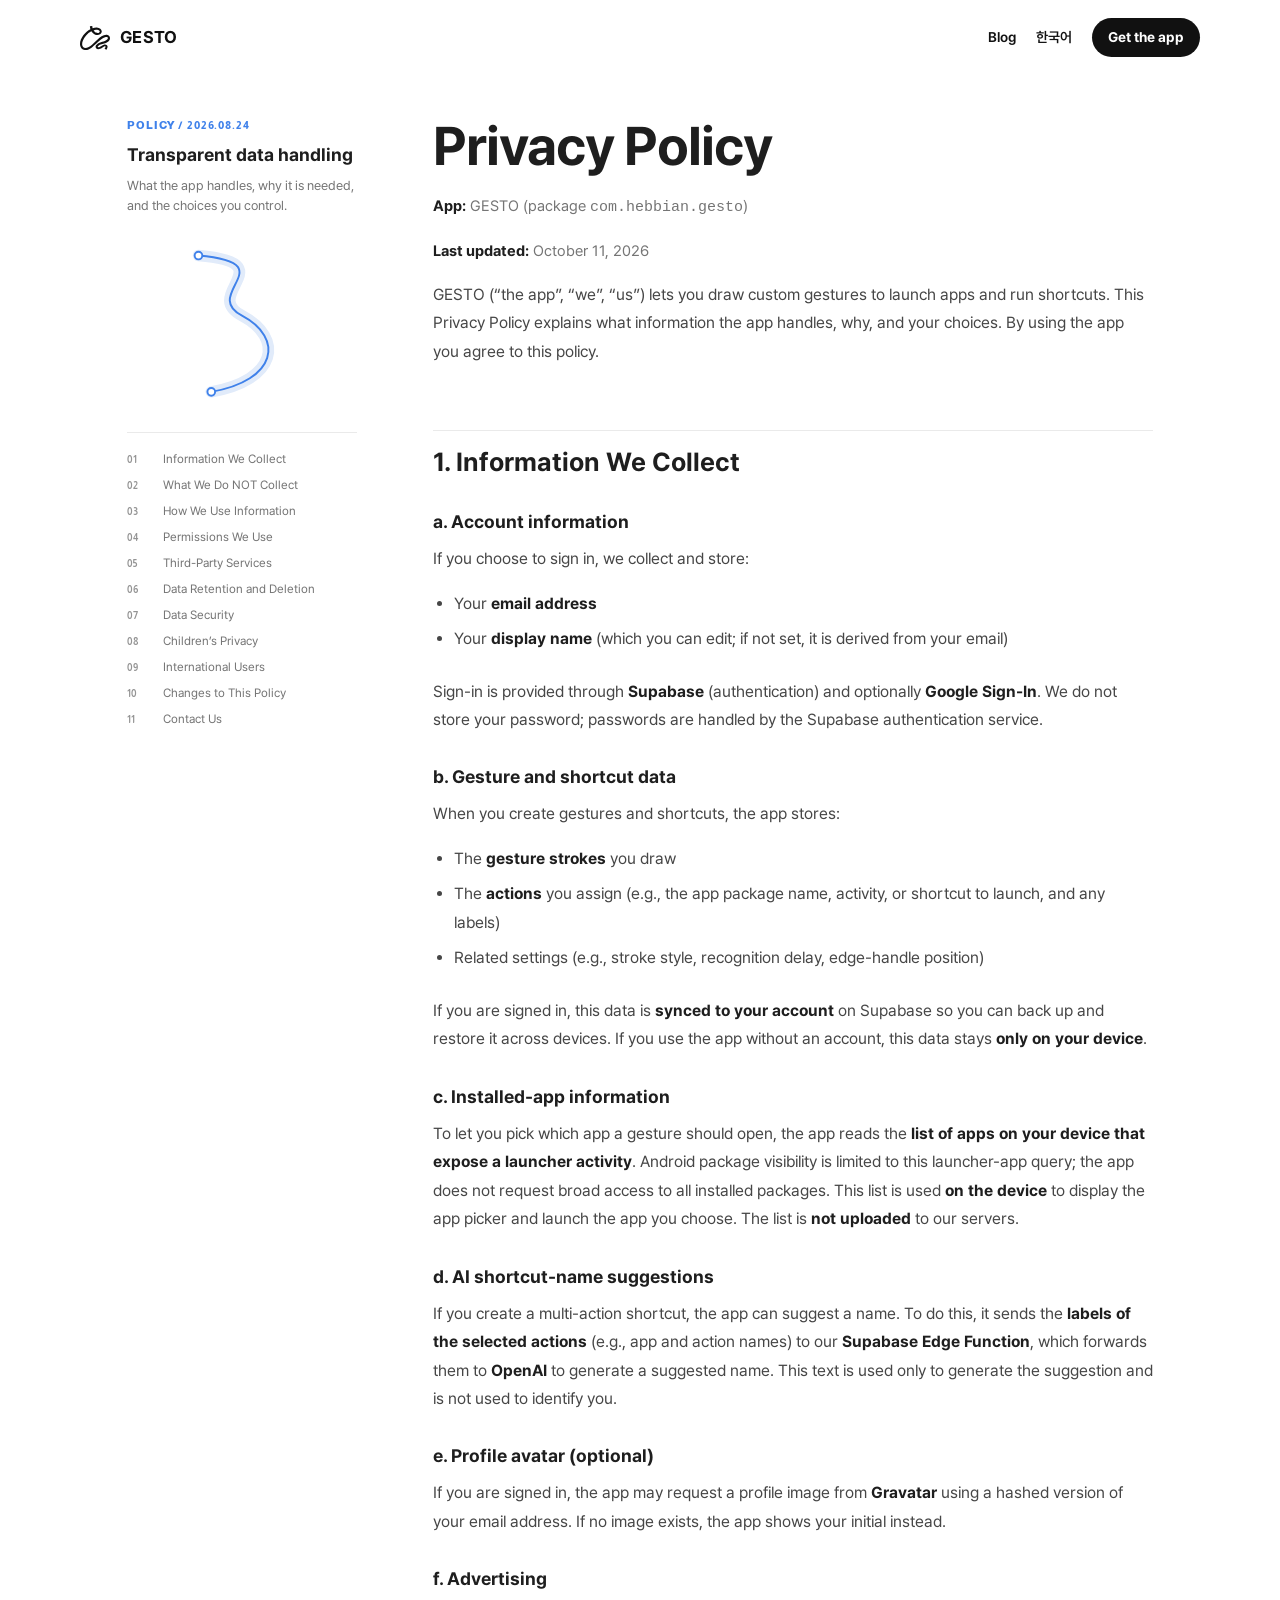
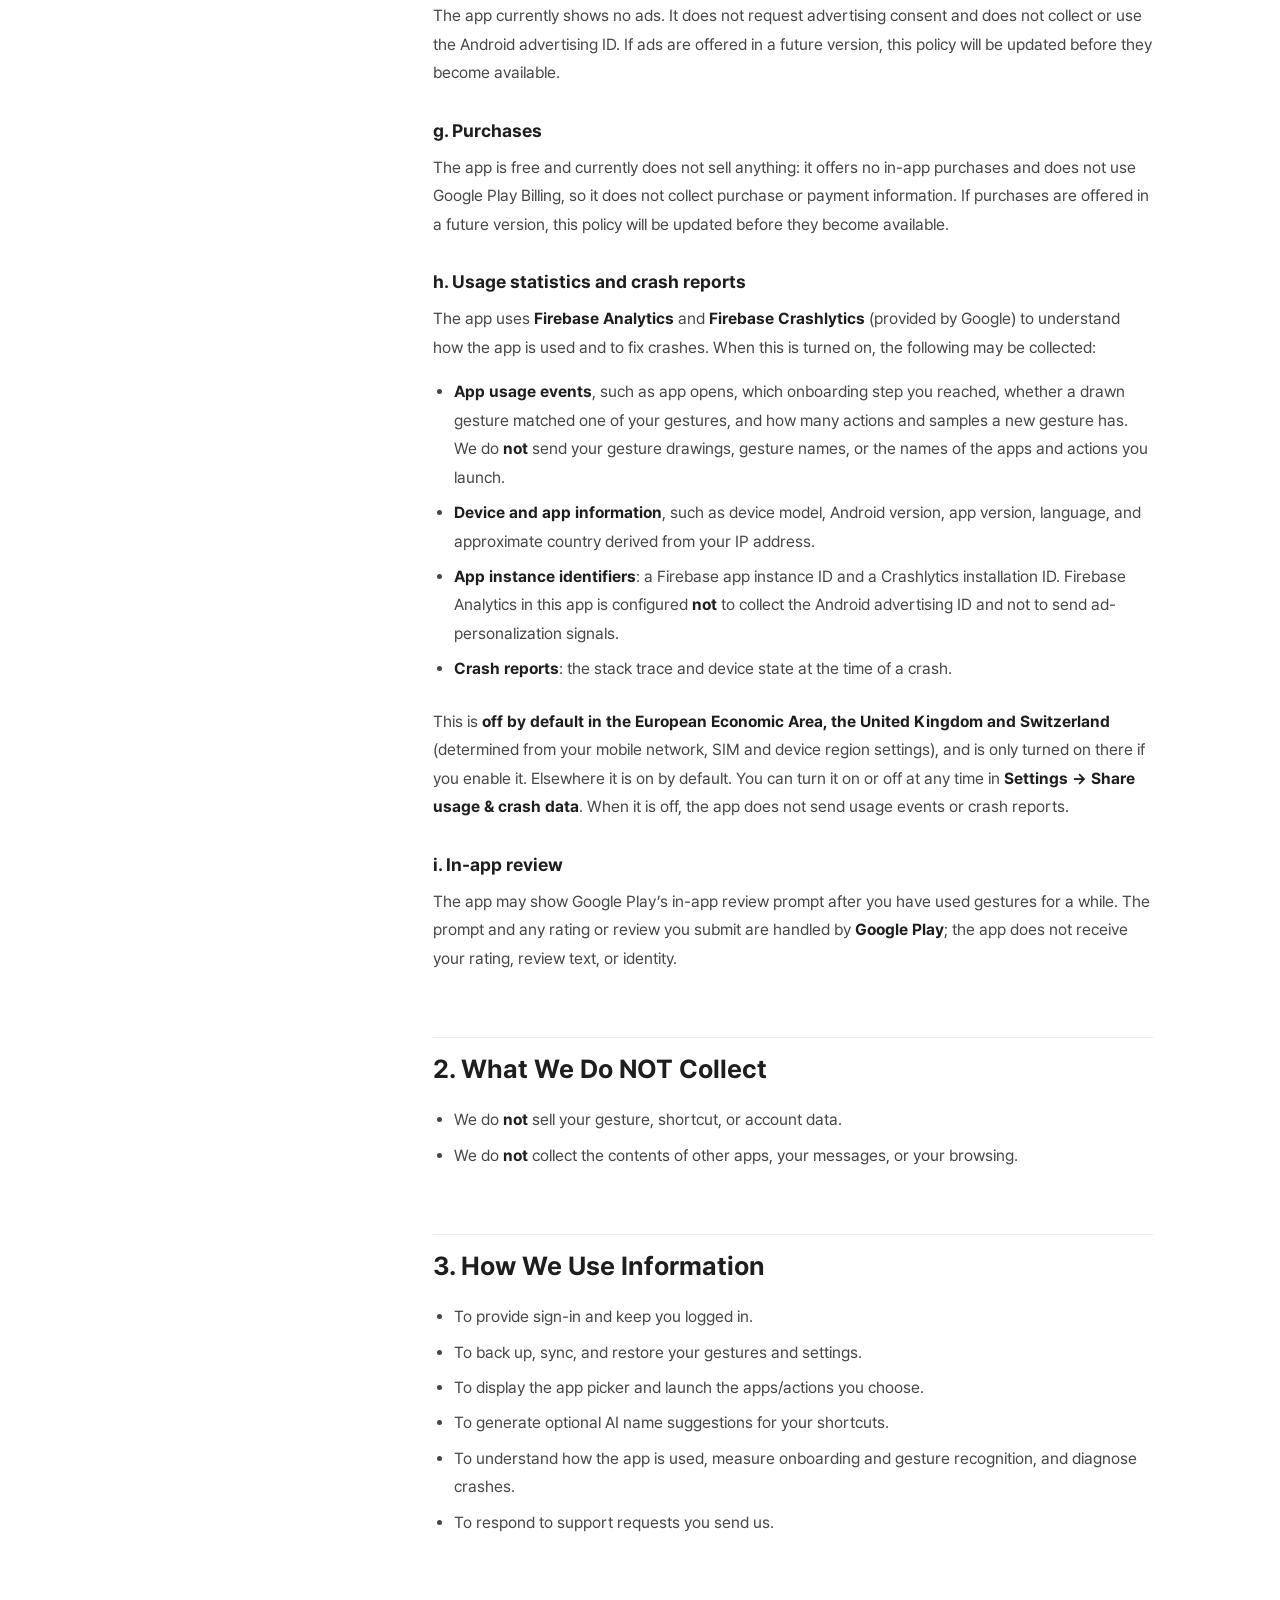
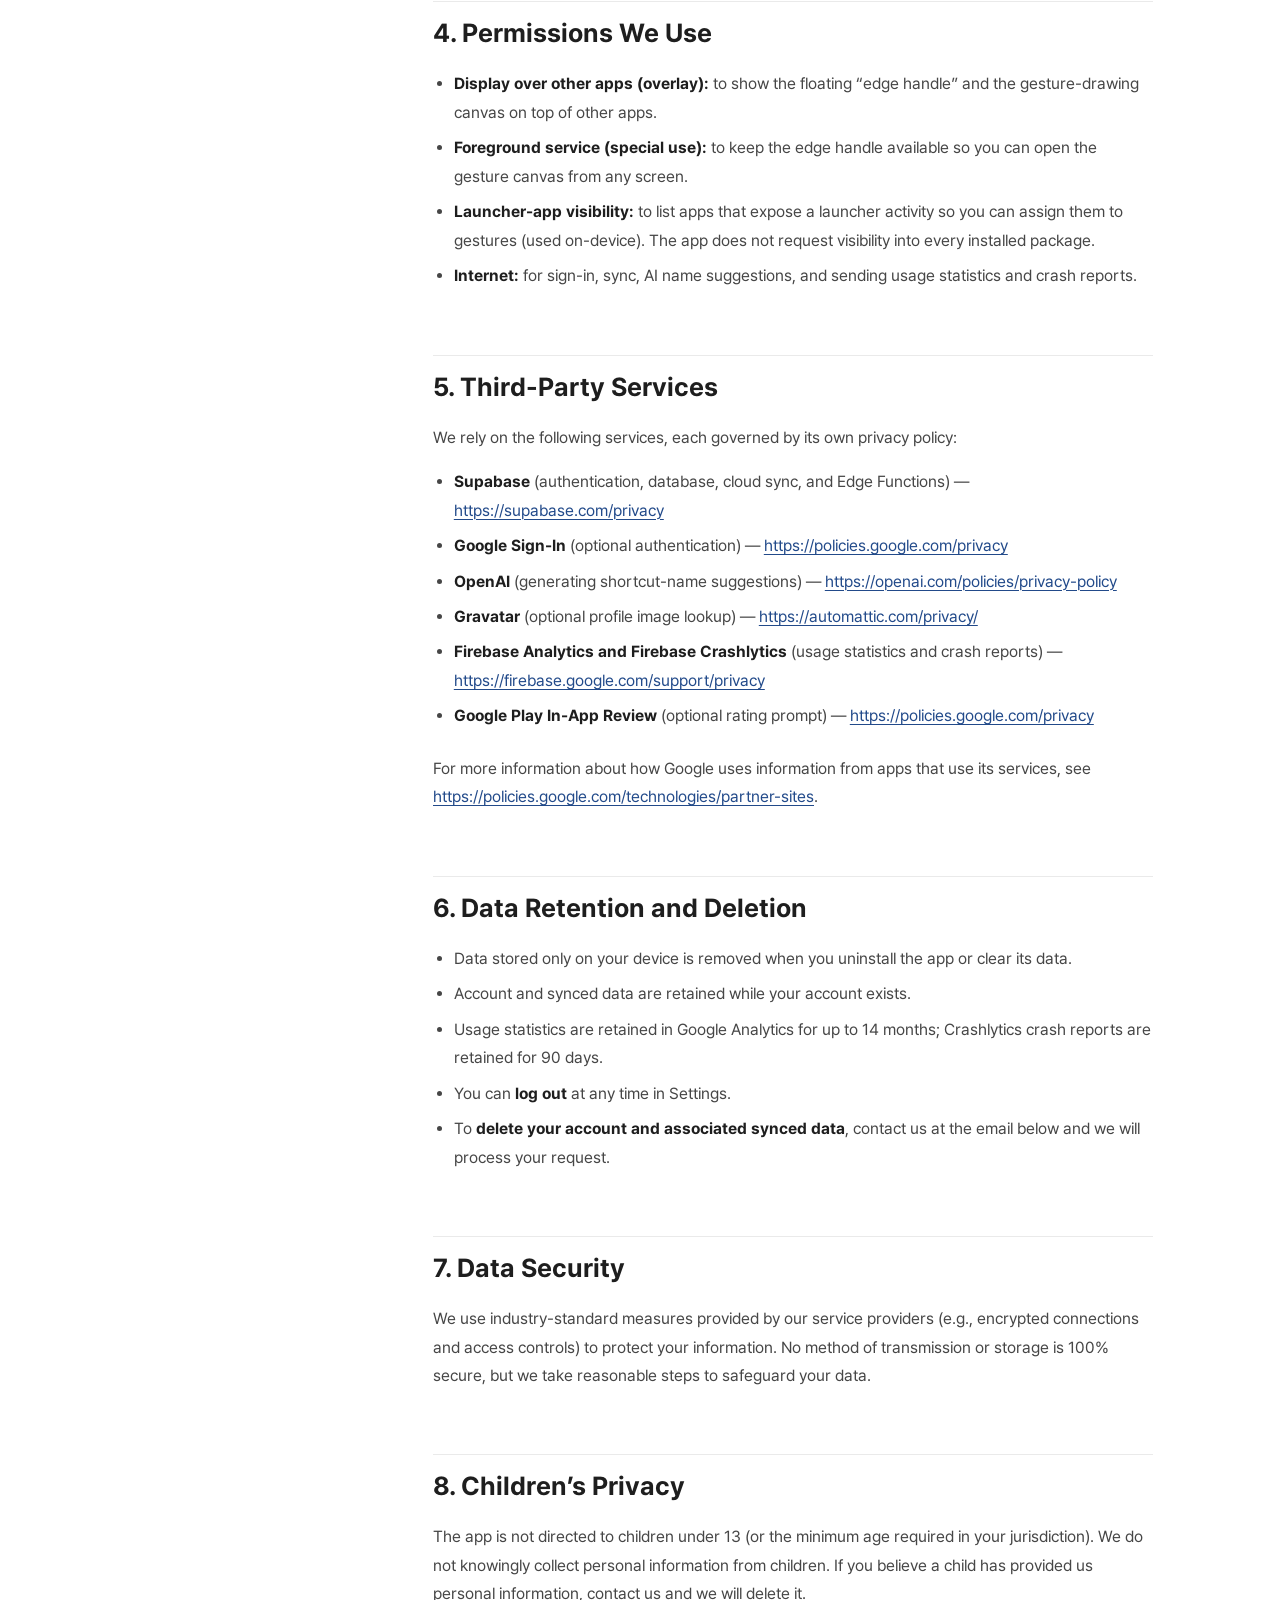
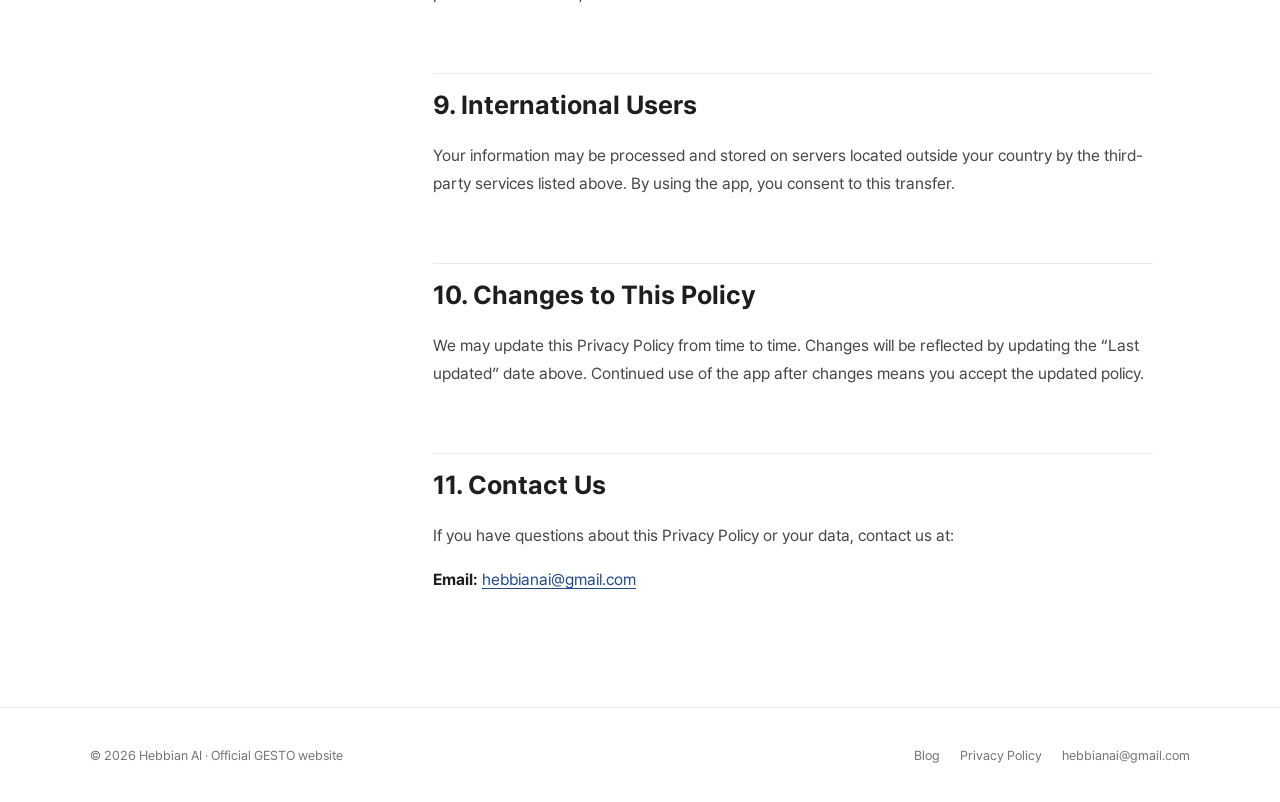
==== commit 9bb607cf: "GESTO privacy policy: no ads" ====
--- a/privacy/index.html
+++ b/privacy/index.html
@@ -26,15 +26,8 @@
 <p>If you create a multi-action shortcut, the app can suggest a name. To do this, it sends the <strong>labels of the selected actions</strong> (e.g., app and action names) to our <strong>Supabase Edge Function</strong>, which forwards them to <strong>OpenAI</strong> to generate a suggested name. This text is used only to generate the suggestion and is not used to identify you.</p>
 <h3 id="e-profile-avatar-optional">e. Profile avatar (optional)</h3>
 <p>If you are signed in, the app may request a profile image from <strong>Gravatar</strong> using a hashed version of your email address. If no image exists, the app shows your initial instead.</p>
-<h3 id="f-advertising-data">f. Advertising data</h3>
-<p>The app displays banner ads using the <strong>Google Mobile Ads SDK (AdMob)</strong>. Google may automatically collect and share the following data for advertising, analytics, and fraud-prevention purposes:</p>
-<ul>
-<li><strong>IP address</strong>, which may be used to estimate a device’s general location</li>
-<li><strong>App and ad interactions</strong>, such as app launches, taps, ad impressions, and video views</li>
-<li><strong>Diagnostic information</strong>, such as app or SDK performance, startup time, hangs, and energy usage</li>
-<li><strong>Device and account identifiers</strong>, including the Android advertising ID and app set ID when available</li>
-</ul>
-<p>This advertising data is transmitted to Google using encryption in transit. Where required, the app uses Google’s <strong>User Messaging Platform (UMP)</strong> to request consent before requesting ads. You can revisit Google’s advertising privacy choices from Settings when that option is required for your region, and you can reset or delete your advertising ID in Android settings.</p>
+<h3 id="f-advertising">f. Advertising</h3>
+<p>The app currently shows no ads. It does not request advertising consent and does not collect or use the Android advertising ID. If ads are offered in a future version, this policy will be updated before they become available.</p>
 <h3 id="g-purchases">g. Purchases</h3>
 <p>The app is free and currently does not sell anything: it offers no in-app purchases and does not use Google Play Billing, so it does not collect purchase or payment information. If purchases are offered in a future version, this policy will be updated before they become available.</p>
 <h3 id="h-usage-statistics-and-crash-reports">h. Usage statistics and crash reports</h3>
@@ -59,7 +52,6 @@
 <li>To back up, sync, and restore your gestures and settings.</li>
 <li>To display the app picker and launch the apps/actions you choose.</li>
 <li>To generate optional AI name suggestions for your shortcuts.</li>
-<li>To display and measure ads and prevent advertising fraud and abuse.</li>
 <li>To understand how the app is used, measure onboarding and gesture recognition, and diagnose crashes.</li>
 <li>To respond to support requests you send us.</li>
 </ul>
@@ -68,8 +60,7 @@
 <li><strong>Display over other apps (overlay):</strong> to show the floating “edge handle” and the gesture-drawing canvas on top of other apps.</li>
 <li><strong>Foreground service (special use):</strong> to keep the edge handle available so you can open the gesture canvas from any screen.</li>
 <li><strong>Launcher-app visibility:</strong> to list apps that expose a launcher activity so you can assign them to gestures (used on-device). The app does not request visibility into every installed package.</li>
-<li><strong>Internet:</strong> for sign-in, sync, AI name suggestions, consent management, advertising, and sending usage statistics and crash reports.</li>
-<li><strong>Advertising ID (when available):</strong> declared by the Google Mobile Ads SDK and used for advertising, measurement, and fraud prevention. You can reset or delete this identifier in Android settings.</li>
+<li><strong>Internet:</strong> for sign-in, sync, AI name suggestions, and sending usage statistics and crash reports.</li>
 </ul>
 <h2 id="5-third-party-services">5. Third-Party Services</h2>
 <p>We rely on the following services, each governed by its own privacy policy:</p>
@@ -78,8 +69,6 @@
 <li><strong>Google Sign-In</strong> (optional authentication) — <a href="https://policies.google.com/privacy">https://policies.google.com/privacy</a></li>
 <li><strong>OpenAI</strong> (generating shortcut-name suggestions) — <a href="https://openai.com/policies/privacy-policy">https://openai.com/policies/privacy-policy</a></li>
 <li><strong>Gravatar</strong> (optional profile image lookup) — <a href="https://automattic.com/privacy/">https://automattic.com/privacy/</a></li>
-<li><strong>Google AdMob / Google Mobile Ads SDK</strong> (banner advertising, measurement, and fraud prevention) — <a href="https://policies.google.com/privacy">https://policies.google.com/privacy</a></li>
-<li><strong>Google User Messaging Platform</strong> (advertising consent and privacy choices) — <a href="https://policies.google.com/privacy">https://policies.google.com/privacy</a></li>
 <li><strong>Firebase Analytics and Firebase Crashlytics</strong> (usage statistics and crash reports) — <a href="https://firebase.google.com/support/privacy">https://firebase.google.com/support/privacy</a></li>
 <li><strong>Google Play In-App Review</strong> (optional rating prompt) — <a href="https://policies.google.com/privacy">https://policies.google.com/privacy</a></li>
 </ul>
@@ -88,7 +77,6 @@
 <ul>
 <li>Data stored only on your device is removed when you uninstall the app or clear its data.</li>
 <li>Account and synced data are retained while your account exists.</li>
-<li>Advertising data is retained by Google according to Google’s policies and the user’s advertising and consent choices.</li>
 <li>Usage statistics are retained in Google Analytics for up to 14 months; Crashlytics crash reports are retained for 90 days.</li>
 <li>You can <strong>log out</strong> at any time in Settings.</li>
 <li>To <strong>delete your account and associated synced data</strong>, contact us at the email below and we will process your request.</li>
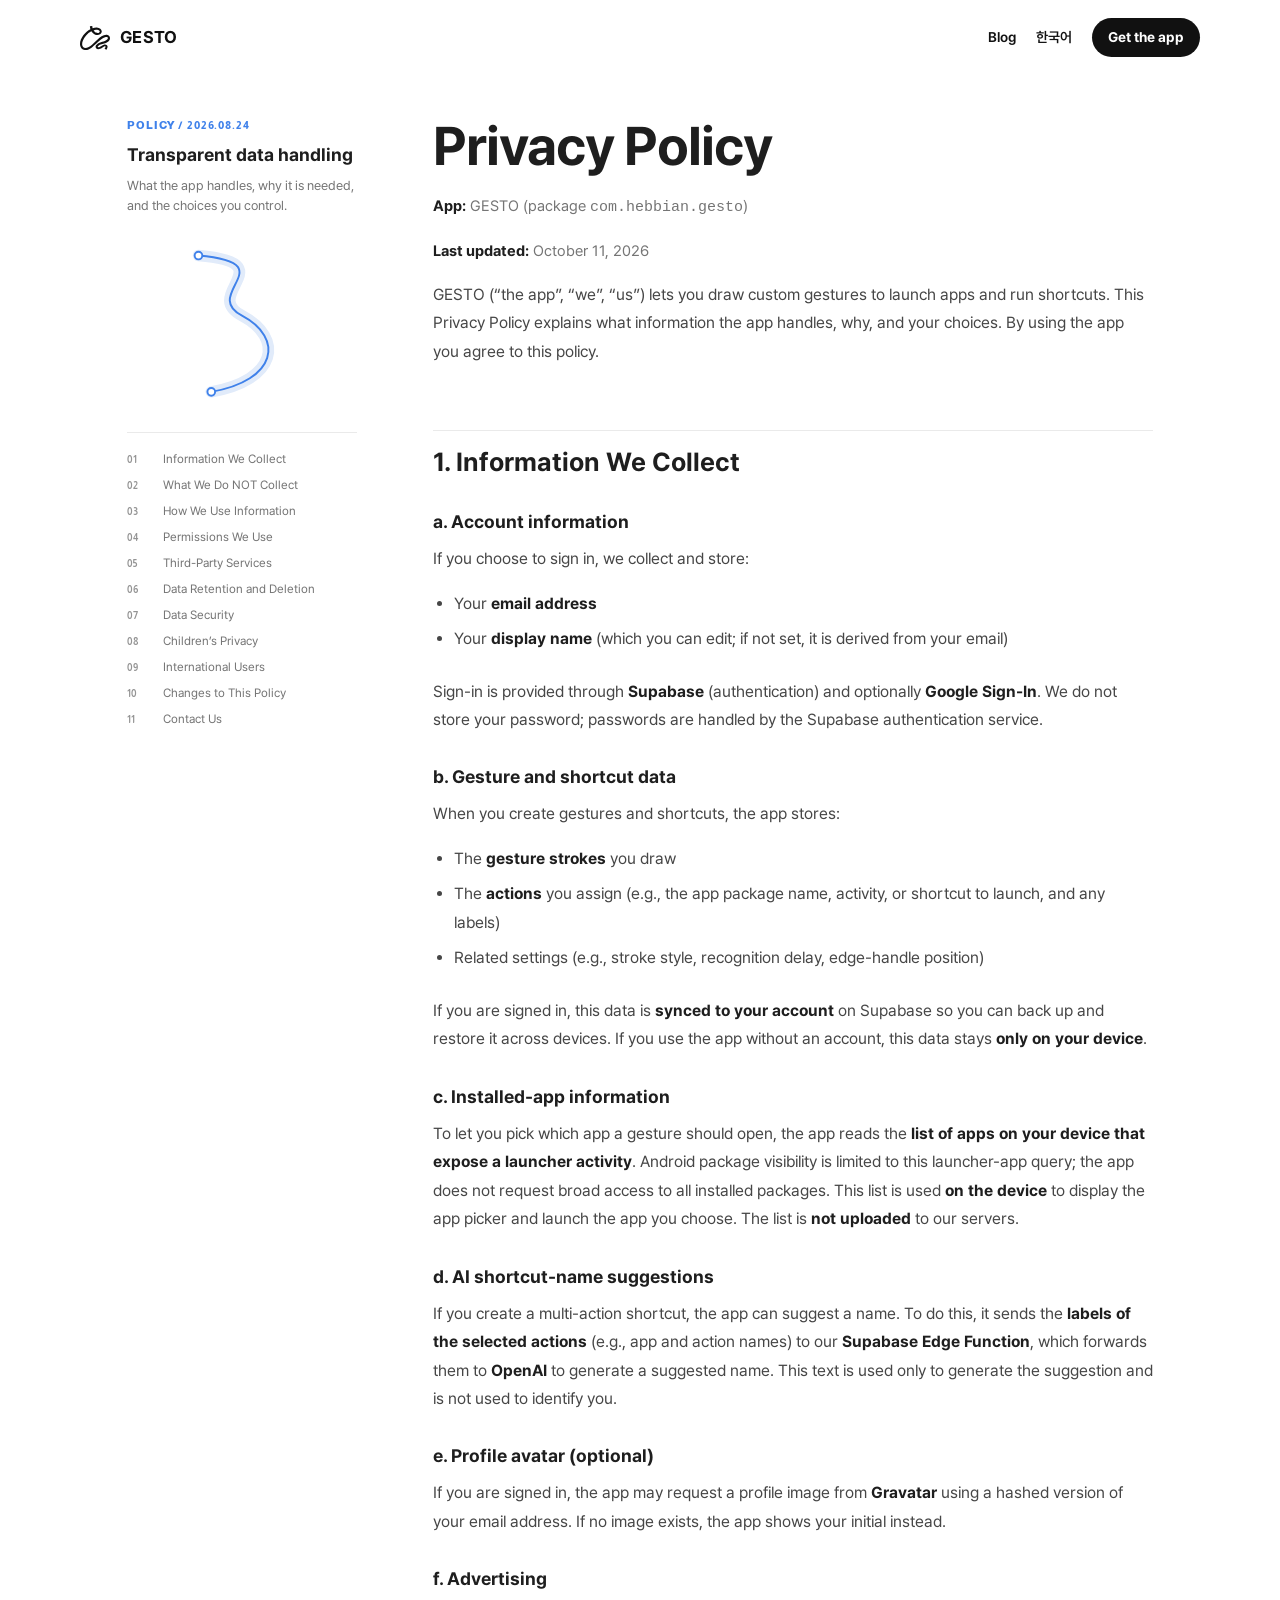
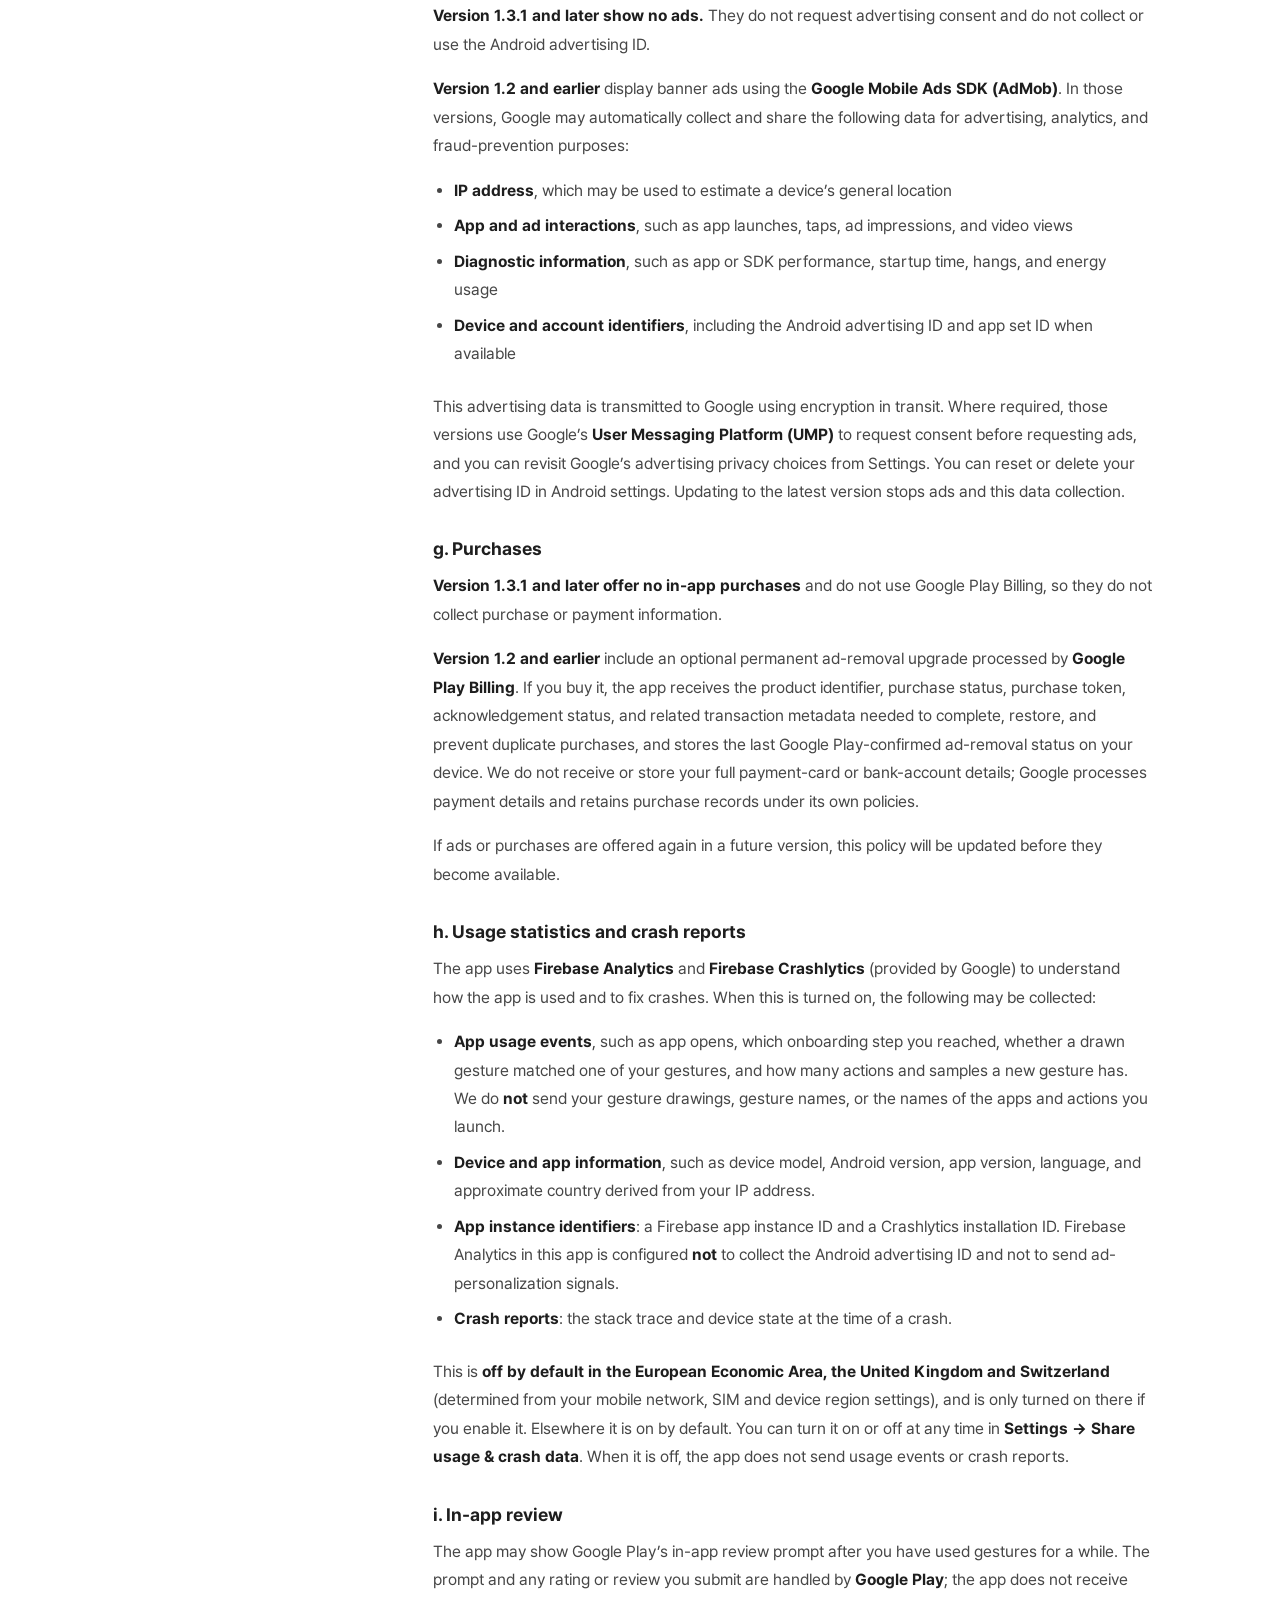
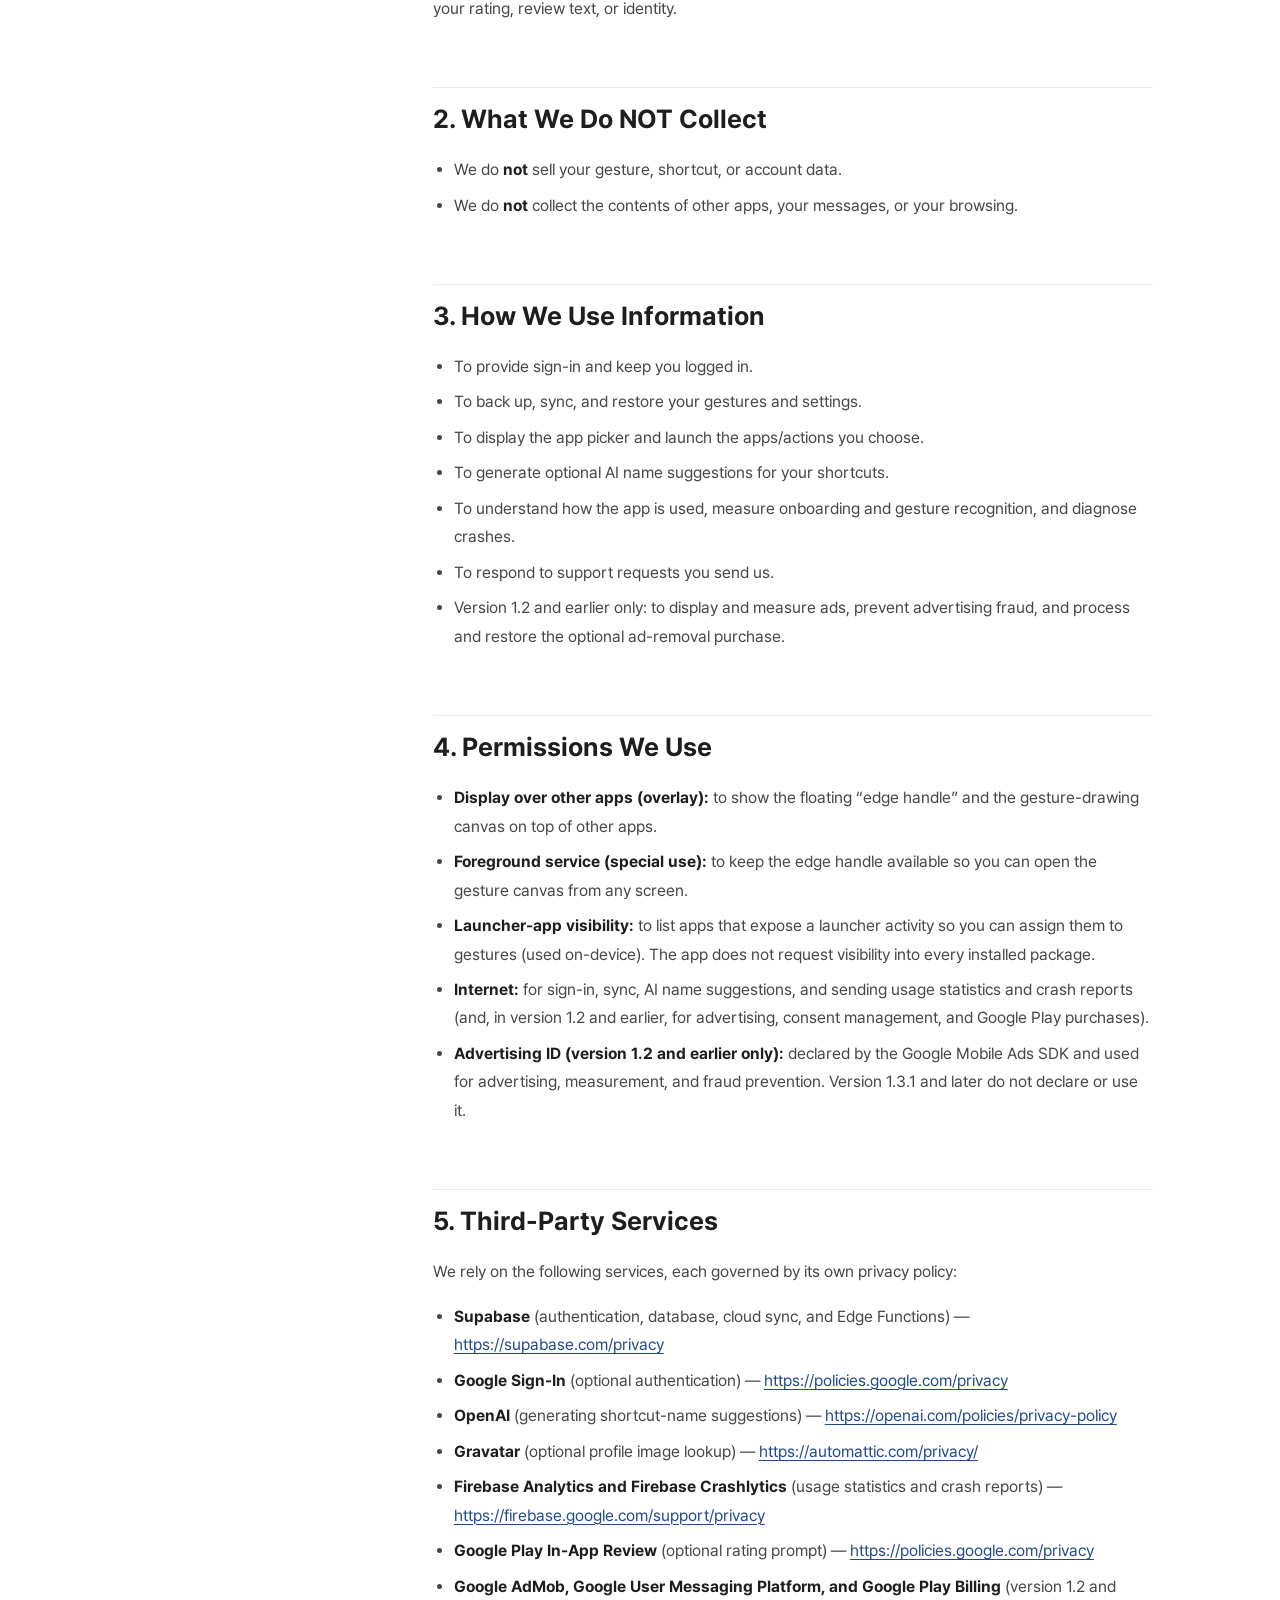
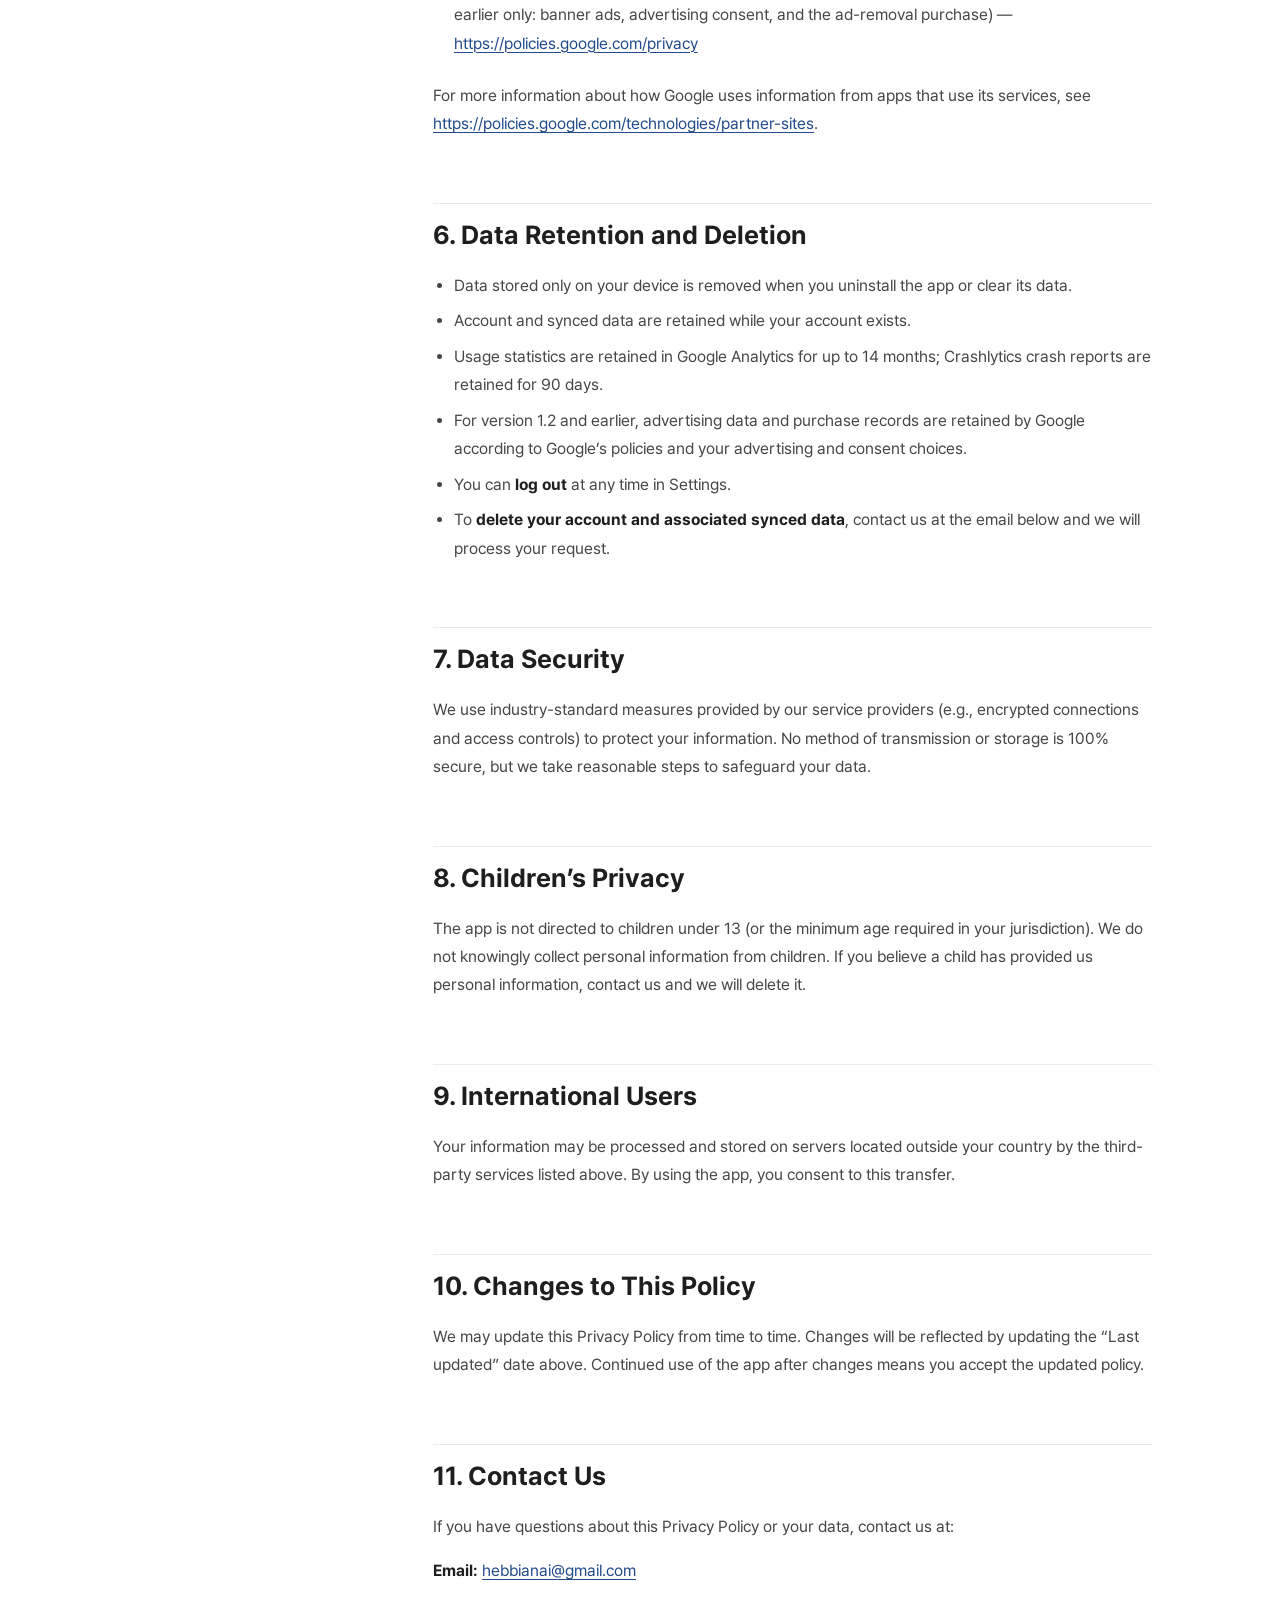
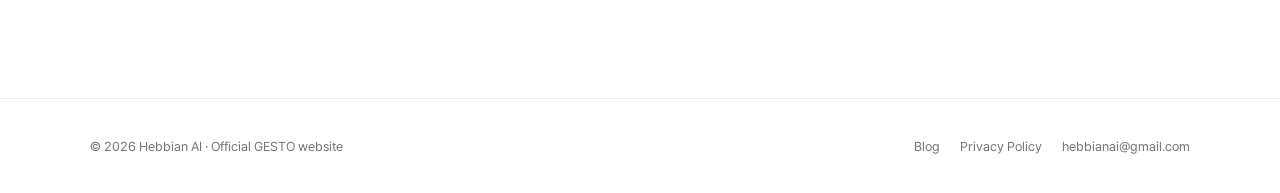
==== commit 29f3b819: "GESTO privacy policy: scope ads and purchases by version" ====
--- a/privacy/index.html
+++ b/privacy/index.html
@@ -27,9 +27,19 @@
 <h3 id="e-profile-avatar-optional">e. Profile avatar (optional)</h3>
 <p>If you are signed in, the app may request a profile image from <strong>Gravatar</strong> using a hashed version of your email address. If no image exists, the app shows your initial instead.</p>
 <h3 id="f-advertising">f. Advertising</h3>
-<p>The app currently shows no ads. It does not request advertising consent and does not collect or use the Android advertising ID. If ads are offered in a future version, this policy will be updated before they become available.</p>
+<p><strong>Version 1.3.1 and later show no ads.</strong> They do not request advertising consent and do not collect or use the Android advertising ID.</p>
+<p><strong>Version 1.2 and earlier</strong> display banner ads using the <strong>Google Mobile Ads SDK (AdMob)</strong>. In those versions, Google may automatically collect and share the following data for advertising, analytics, and fraud-prevention purposes:</p>
+<ul>
+<li><strong>IP address</strong>, which may be used to estimate a device’s general location</li>
+<li><strong>App and ad interactions</strong>, such as app launches, taps, ad impressions, and video views</li>
+<li><strong>Diagnostic information</strong>, such as app or SDK performance, startup time, hangs, and energy usage</li>
+<li><strong>Device and account identifiers</strong>, including the Android advertising ID and app set ID when available</li>
+</ul>
+<p>This advertising data is transmitted to Google using encryption in transit. Where required, those versions use Google’s <strong>User Messaging Platform (UMP)</strong> to request consent before requesting ads, and you can revisit Google’s advertising privacy choices from Settings. You can reset or delete your advertising ID in Android settings. Updating to the latest version stops ads and this data collection.</p>
 <h3 id="g-purchases">g. Purchases</h3>
-<p>The app is free and currently does not sell anything: it offers no in-app purchases and does not use Google Play Billing, so it does not collect purchase or payment information. If purchases are offered in a future version, this policy will be updated before they become available.</p>
+<p><strong>Version 1.3.1 and later offer no in-app purchases</strong> and do not use Google Play Billing, so they do not collect purchase or payment information.</p>
+<p><strong>Version 1.2 and earlier</strong> include an optional permanent ad-removal upgrade processed by <strong>Google Play Billing</strong>. If you buy it, the app receives the product identifier, purchase status, purchase token, acknowledgement status, and related transaction metadata needed to complete, restore, and prevent duplicate purchases, and stores the last Google Play-confirmed ad-removal status on your device. We do not receive or store your full payment-card or bank-account details; Google processes payment details and retains purchase records under its own policies.</p>
+<p>If ads or purchases are offered again in a future version, this policy will be updated before they become available.</p>
 <h3 id="h-usage-statistics-and-crash-reports">h. Usage statistics and crash reports</h3>
 <p>The app uses <strong>Firebase Analytics</strong> and <strong>Firebase Crashlytics</strong> (provided by Google) to understand how the app is used and to fix crashes. When this is turned on, the following may be collected:</p>
 <ul>
@@ -54,13 +64,15 @@
 <li>To generate optional AI name suggestions for your shortcuts.</li>
 <li>To understand how the app is used, measure onboarding and gesture recognition, and diagnose crashes.</li>
 <li>To respond to support requests you send us.</li>
+<li>Version 1.2 and earlier only: to display and measure ads, prevent advertising fraud, and process and restore the optional ad-removal purchase.</li>
 </ul>
 <h2 id="4-permissions-we-use">4. Permissions We Use</h2>
 <ul>
 <li><strong>Display over other apps (overlay):</strong> to show the floating “edge handle” and the gesture-drawing canvas on top of other apps.</li>
 <li><strong>Foreground service (special use):</strong> to keep the edge handle available so you can open the gesture canvas from any screen.</li>
 <li><strong>Launcher-app visibility:</strong> to list apps that expose a launcher activity so you can assign them to gestures (used on-device). The app does not request visibility into every installed package.</li>
-<li><strong>Internet:</strong> for sign-in, sync, AI name suggestions, and sending usage statistics and crash reports.</li>
+<li><strong>Internet:</strong> for sign-in, sync, AI name suggestions, and sending usage statistics and crash reports (and, in version 1.2 and earlier, for advertising, consent management, and Google Play purchases).</li>
+<li><strong>Advertising ID (version 1.2 and earlier only):</strong> declared by the Google Mobile Ads SDK and used for advertising, measurement, and fraud prevention. Version 1.3.1 and later do not declare or use it.</li>
 </ul>
 <h2 id="5-third-party-services">5. Third-Party Services</h2>
 <p>We rely on the following services, each governed by its own privacy policy:</p>
@@ -71,6 +83,7 @@
 <li><strong>Gravatar</strong> (optional profile image lookup) — <a href="https://automattic.com/privacy/">https://automattic.com/privacy/</a></li>
 <li><strong>Firebase Analytics and Firebase Crashlytics</strong> (usage statistics and crash reports) — <a href="https://firebase.google.com/support/privacy">https://firebase.google.com/support/privacy</a></li>
 <li><strong>Google Play In-App Review</strong> (optional rating prompt) — <a href="https://policies.google.com/privacy">https://policies.google.com/privacy</a></li>
+<li><strong>Google AdMob, Google User Messaging Platform, and Google Play Billing</strong> (version 1.2 and earlier only: banner ads, advertising consent, and the ad-removal purchase) — <a href="https://policies.google.com/privacy">https://policies.google.com/privacy</a></li>
 </ul>
 <p>For more information about how Google uses information from apps that use its services, see <a href="https://policies.google.com/technologies/partner-sites">https://policies.google.com/technologies/partner-sites</a>.</p>
 <h2 id="6-data-retention-and-deletion">6. Data Retention and Deletion</h2>
@@ -78,6 +91,7 @@
 <li>Data stored only on your device is removed when you uninstall the app or clear its data.</li>
 <li>Account and synced data are retained while your account exists.</li>
 <li>Usage statistics are retained in Google Analytics for up to 14 months; Crashlytics crash reports are retained for 90 days.</li>
+<li>For version 1.2 and earlier, advertising data and purchase records are retained by Google according to Google’s policies and your advertising and consent choices.</li>
 <li>You can <strong>log out</strong> at any time in Settings.</li>
 <li>To <strong>delete your account and associated synced data</strong>, contact us at the email below and we will process your request.</li>
 </ul>
